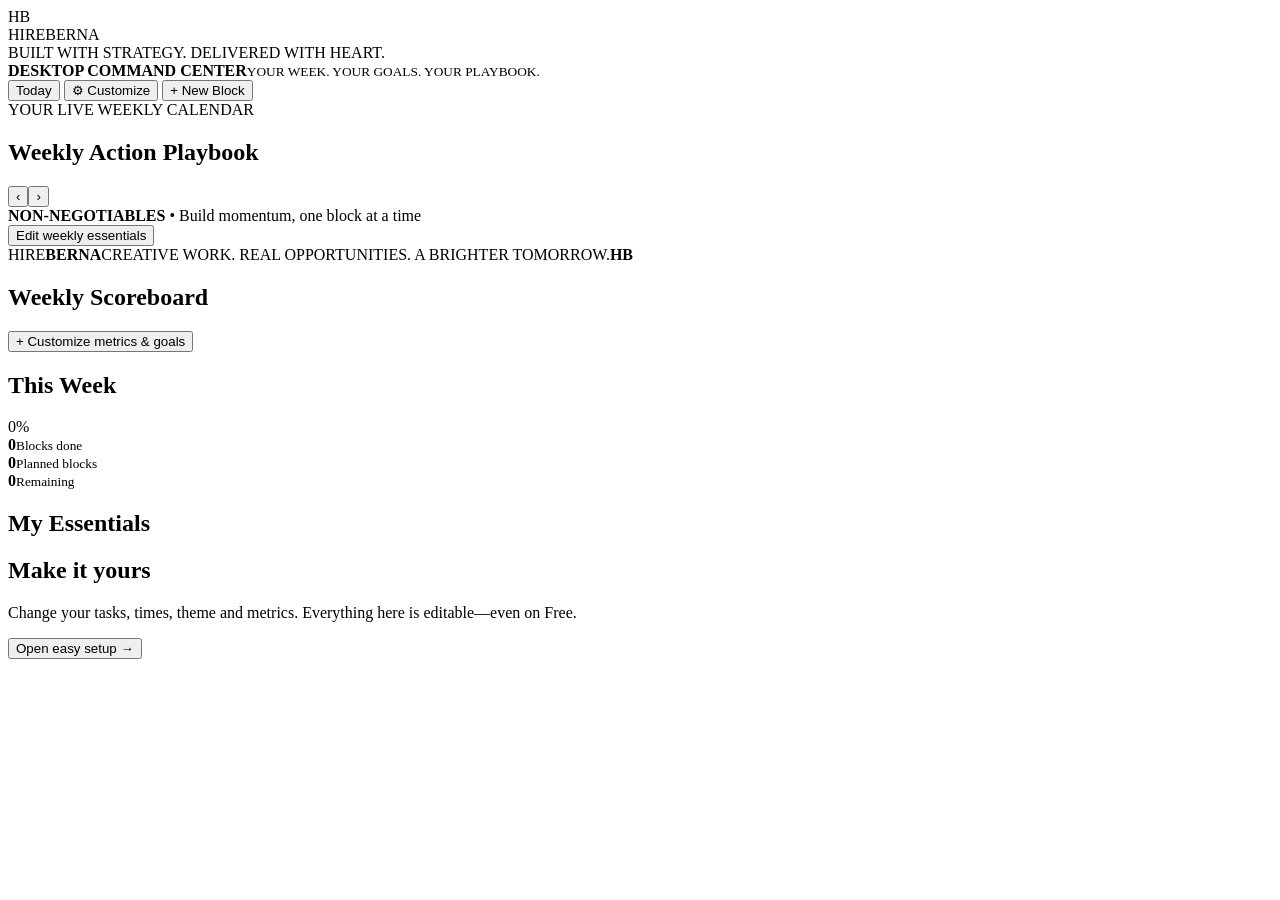
==== prototype/index.html @ 3b52daf1 "feat(command-center): add prototype/index.html (phase 1)" ====
<!doctype html>
<html lang="en">
<head>
  <meta charset="utf-8" />
  <meta name="viewport" content="width=device-width,initial-scale=1" />
  <meta name="theme-color" content="#0b0b0b" />
  <title>BernAPlan | Desktop Command Center</title>
  <link rel="stylesheet" href="./styles.css" />
  <script src="./app.js" defer></script>
</head>
<body>
  <div class="shell" id="shell">
    <header class="topbar">
      <div class="identity" aria-label="BernAPlan by HireBerna">
        <div id="brandPicture" class="brand-mark">HB</div>
        <div><div class="brand-name">HIRE<span>BERNA</span></div><div class="brand-caption">BUILT WITH STRATEGY. DELIVERED WITH HEART.</div></div>
      </div>
      <div class="app-title"><strong>DESKTOP <span>COMMAND CENTER</span></strong><small>YOUR WEEK. YOUR GOALS. YOUR PLAYBOOK.</small></div>
      <div class="toolbar">
        <button class="quiet" id="jumpToday" type="button">Today</button>
        <button class="quiet" id="settingsButton" type="button">⚙ Customize</button>
        <button class="orange-button" id="newTask" type="button">+ New Block</button>
      </div>
    </header>
    <main class="layout">
      <section class="planner" aria-labelledby="playbookTitle">
        <div class="planner-heading">
          <div><div class="eyebrow">YOUR LIVE WEEKLY CALENDAR</div><h1 id="playbookTitle">Weekly Action Playbook</h1></div>
          <div class="week-picker"><button id="prevWeek" class="icon-btn" aria-label="Previous week">‹</button><span id="weekLabel"></span><button id="nextWeek" class="icon-btn" aria-label="Next week">›</button></div>
        </div>
        <div class="calendar-holder"><div class="calendar-grid" id="calendar" aria-label="Seven-day interactive action calendar"></div></div>
        <div class="bottom-bar"><div><strong>NON-NEGOTIABLES</strong><span class="muted"> • Build momentum, one block at a time</span></div><button class="subtle-button" id="editNonneg">Edit weekly essentials</button></div>
        <div id="nonnegStrip" class="nonneg-strip"></div>
        <div class="footer-brand"><span>HIRE<b>BERNA</b></span><span>CREATIVE WORK. REAL OPPORTUNITIES. A BRIGHTER TOMORROW.</span><strong>HB</strong></div>
      </section>
      <aside class="sidepanel">
        <section class="panel"><div class="panel-title"><h2>Weekly Scoreboard</h2><span id="metricCount" class="accent"></span></div><div id="scoreboard"></div><button type="button" class="full-link" id="editScoreboard">+ Customize metrics & goals</button></section>
        <section class="panel"><div class="panel-title"><h2>This Week</h2><span id="progressLabel" class="accent">0%</span></div><div class="progress-track"><div id="progressBar" class="progress-fill"></div></div><div class="stats-grid"><div><strong id="doneBlocks">0</strong><small>Blocks done</small></div><div><strong id="totalBlocks">0</strong><small>Planned blocks</small></div><div><strong id="openBlocks">0</strong><small>Remaining</small></div></div></section>
        <section class="panel"><div class="panel-title"><h2>My Essentials</h2><span id="nonnegCount" class="accent"></span></div><div id="nonnegPanel" class="essentials"></div></section>
        <section class="panel helper"><div class="panel-title"><h2>Make it yours</h2></div><p>Change your tasks, times, theme and metrics. Everything here is editable—even on Free.</p><button type="button" class="full-link" id="openSetup">Open easy setup →</button></section>
      </aside>
    </main>
  </div>
  <div id="overlay" class="overlay hidden" aria-hidden="true"></div>
  <div id="toast" class="toast" role="status" aria-live="polite"></div>
</body>
</html>
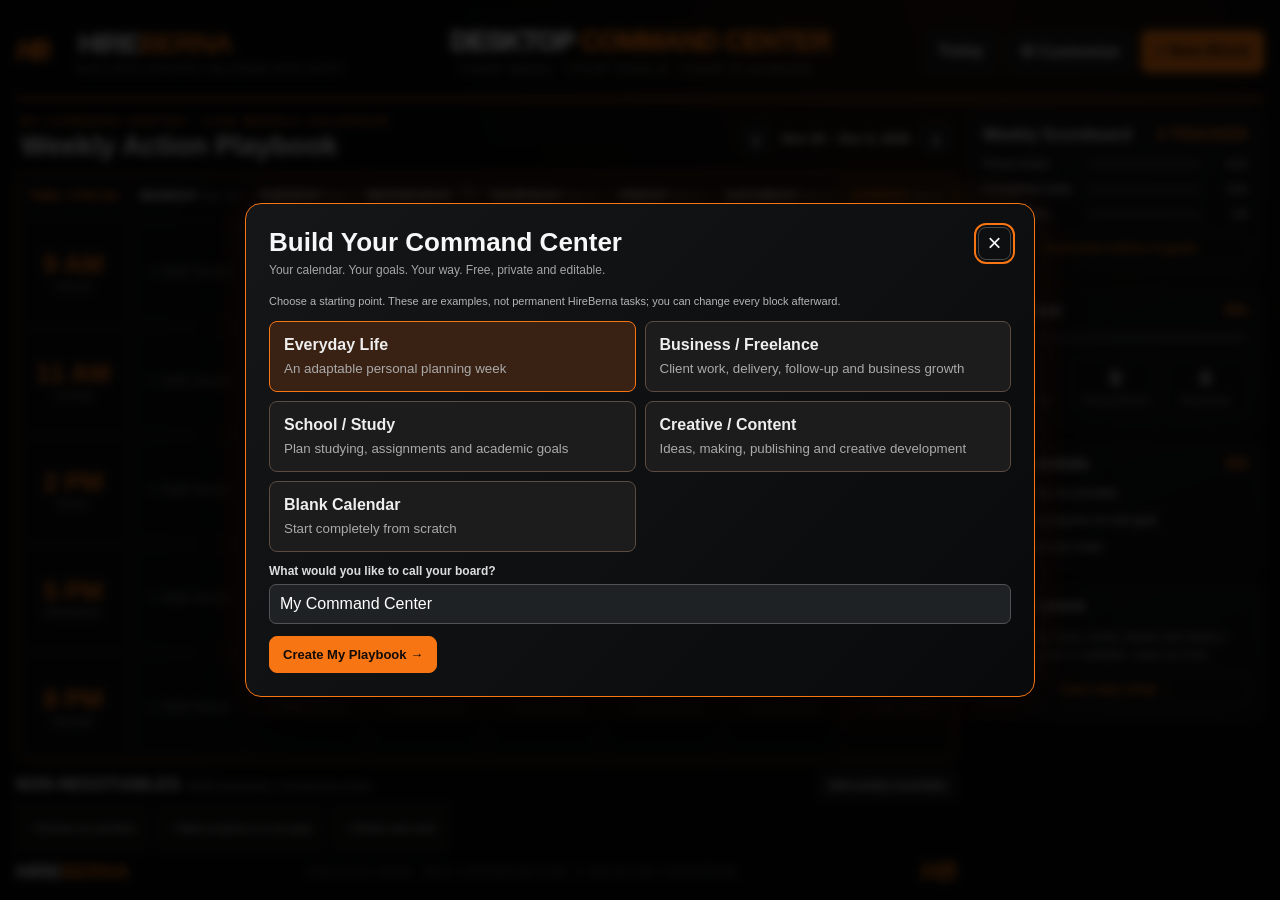
==== commit 5b19e271: "fix: bundle all styles and functionality into standalone HTML for local opening" ====
--- a/prototype/index.html
+++ b/prototype/index.html
@@ -5,8 +5,21 @@
   <meta name="viewport" content="width=device-width,initial-scale=1" />
   <meta name="theme-color" content="#0b0b0b" />
   <title>BernAPlan | Desktop Command Center</title>
-  <link rel="stylesheet" href="./styles.css" />
-  <script src="./app.js" defer></script>
+  <style>
+:root{--accent:#f77513;--bg:#08090a;--panel:#111214;--panel2:#17191b;--line:#34302c;--fg:#f7f7f7;--muted:#a6a6a6;--success:#60d5a3;--warn:#ffbb6d;--font:Inter,"Segoe UI",Arial,sans-serif}*{box-sizing:border-box}html,body{margin:0;width:100%;height:100%;background:var(--bg);color:var(--fg);font-family:var(--font)}body{background-image:radial-gradient(ellipse at 75% 1%,color-mix(in srgb,var(--accent) 10%,transparent),transparent 38%),radial-gradient(#ffffff12 .6px,transparent .7px);background-size:auto,16px 16px}button,input,select,textarea{font:inherit}button{cursor:pointer}button:focus-visible,input:focus-visible,select:focus-visible,textarea:focus-visible,.task-card:focus-visible{outline:2px solid var(--accent);outline-offset:2px}.shell{height:100dvh;min-height:660px;padding:14px 16px;display:flex;flex-direction:column;gap:12px;max-width:2200px;margin:auto}.topbar{height:86px;min-height:75px;display:flex;align-items:center;justify-content:space-between;gap:18px;border-bottom:2px solid var(--accent);padding-bottom:10px}.identity{display:flex;gap:11px;align-items:center;flex:1;min-width:0}.brand-mark{font-style:italic;font-weight:1000;color:var(--accent);font-size:27px;letter-spacing:-5px;width:51px;max-height:48px;object-fit:contain}.brand-name{font-weight:900;font-size:clamp(21px,2.2vw,36px);white-space:nowrap;letter-spacing:-1.5px}.brand-name span{color:var(--accent)}.brand-caption{color:#c4b3a6;font-size:9px;letter-spacing:1.25px;margin-top:4px}.app-title{text-align:center;flex:1.5;min-width:0}.app-title strong{font-size:clamp(19px,2.1vw,34px);font-weight:1000;letter-spacing:-.8px;white-space:nowrap}.app-title strong span{color:var(--accent)}.app-title small{display:block;font-size:11px;letter-spacing:3px;color:#b2b2b2;margin-top:5px}.toolbar{display:flex;gap:8px;justify-content:flex-end;flex:1;white-space:nowrap}.quiet,.orange-button,.subtle-button,.icon-btn,.full-link,.secondary-btn,.primary-btn{border-radius:8px;padding:11px 13px;font-weight:800;background:#1a1b1d;border:1px solid #4a3c30;color:var(--fg)}.orange-button,.primary-btn{background:var(--accent);border-color:var(--accent);color:#120b07}.quiet:hover,.subtle-button:hover,.icon-btn:hover,.full-link:hover,.secondary-btn:hover{border-color:var(--accent)}.orange-button:hover,.primary-btn:hover{filter:brightness(1.15)}.layout{flex:1;display:grid;grid-template-columns:minmax(0,1fr) minmax(295px,20.5%);gap:12px;min-height:0}.planner{display:flex;flex-direction:column;min-width:0;min-height:0}.planner-heading{display:flex;align-items:center;justify-content:space-between;gap:16px;padding:4px 5px 12px}.eyebrow{font-size:10px;letter-spacing:3px;color:var(--accent);font-weight:850}h1,h2,h3,p{margin:0}h1{font-size:clamp(21px,2.15vw,34px);line-height:1.1;margin-top:4px}h2{font-size:16px}.week-picker{display:flex;align-items:center;gap:10px;white-space:nowrap;font-weight:850;font-size:13px}.icon-btn{width:32px;height:34px;padding:0;font-size:26px;line-height:26px}.calendar-holder{border:1px solid var(--accent);border-radius:10px;overflow:auto;min-height:0;flex:1;background:#080a0b}.calendar-grid{display:grid;grid-template-columns:minmax(102px,12%) repeat(7,minmax(108px,1fr));grid-template-rows:50px repeat(var(--slot-count,5),minmax(110px,1fr));min-height:100%;min-width:860px;background:#2b1e17;gap:1px}.col-header,.time-label{display:flex;align-items:center;justify-content:center;background:#0d0e0f;text-align:center}.col-header{font-size:13px;font-weight:900;letter-spacing:.3px}.col-header.today{color:var(--accent);background:#20150e}.time-label{flex-direction:column;gap:7px;padding:9px 3px}.time-label strong{font-size:clamp(17px,2vw,27px);line-height:1;color:var(--accent)}.time-label small{font-size:9px;letter-spacing:.8px;color:#c9c9c9}.calendar-cell{min-height:110px;background:#0b0d0e;padding:7px;position:relative}.calendar-cell.is-today{background:#16110e}.task-card{display:flex;flex-direction:column;gap:6px;width:100%;height:100%;background:linear-gradient(125deg,#202020,#141617);border:1px solid #4d3427;border-radius:7px;padding:9px 8px;text-align:left;color:inherit;cursor:pointer;transition:border-color .15s,transform .15s,background .15s}.task-card:hover{border-color:var(--accent);background:#29211a;transform:translateY(-1px)}.task-card.done{border-color:#27845e;background:#0c1d17}.card-title{color:var(--accent);font-size:clamp(11px,.9vw,15px);line-height:1.17;font-weight:900;overflow-wrap:anywhere}.task-card.done .card-title{color:var(--success)}.card-desc{font-size:clamp(10px,.72vw,12px);line-height:1.3;color:#ddd;overflow:hidden;display:-webkit-box;-webkit-line-clamp:3;-webkit-box-orient:vertical}.card-footer{display:flex;align-items:center;justify-content:space-between;gap:5px;margin-top:auto}.type-pill{border:1px solid #555;padding:2px 5px;border-radius:20px;font-size:9px;color:#b4b4b4;text-transform:uppercase;white-space:nowrap}.card-check{font-size:16px;color:#999}.done .card-check{color:var(--success)}.empty-card{width:100%;height:100%;border:1px dashed #44362d;color:#787878;background:transparent;border-radius:6px}.empty-card:hover{color:var(--accent);border-color:var(--accent)}.bottom-bar{display:flex;align-items:center;justify-content:space-between;gap:9px;margin-top:9px}.bottom-bar strong{font-size:16px;letter-spacing:.5px}.muted{color:var(--muted)}.bottom-bar .muted{font-size:11px}.subtle-button{padding:7px 10px;font-size:11px}.nonneg-strip{display:flex;flex-wrap:nowrap;gap:8px;overflow-x:auto;min-height:51px;padding-top:6px}.nonneg-chip{padding:8px 11px;border-radius:7px;border:1px solid #553a2c;background:#171412;color:#e6e6e6;font-size:11px;white-space:nowrap}.nonneg-chip.hit{border-color:#468369;color:var(--success)}.footer-brand{display:flex;justify-content:space-between;align-items:center;gap:10px;padding-top:7px;white-space:nowrap}.footer-brand span:first-child{font-size:19px;font-weight:900}.footer-brand b,.footer-brand strong{color:var(--accent)}.footer-brand span:nth-child(2){font-size:9px;letter-spacing:2.5px;color:#afafaf}.footer-brand strong{font-size:25px;font-style:italic}.sidepanel{min-height:0;overflow:auto;display:flex;flex-direction:column;gap:10px;padding-right:2px}.panel{padding:13px;border:1px solid #494039;border-radius:10px;background:linear-gradient(160deg,#151617,#101112)}.panel-title{display:flex;justify-content:space-between;align-items:center;gap:6px;margin-bottom:13px}.panel-title h2{font-size:16px}.accent{color:var(--accent);font-weight:900}.score-line{display:grid;grid-template-columns:minmax(65px,1fr) minmax(80px,1.2fr) auto;align-items:center;gap:8px;margin:11px 0;font-size:12px}.score-label{white-space:nowrap;overflow:hidden;text-overflow:ellipsis}.score-track,.progress-track{height:8px;border-radius:40px;overflow:hidden;background:#303033}.score-fill,.progress-fill{height:100%;background:var(--accent);border-radius:40px;transition:width .18s}.score-value{font-size:11px;min-width:38px;text-align:right}.full-link{display:block;width:100%;margin-top:9px;padding:8px 6px;background:transparent;color:var(--accent);font-size:12px}.progress-track{height:10px}.stats-grid{display:grid;grid-template-columns:repeat(3,1fr);gap:5px;margin-top:13px}.stats-grid>div{border:1px solid #373737;padding:10px 5px;border-radius:6px;display:flex;flex-direction:column;gap:5px;text-align:center}.stats-grid strong{font-size:20px}.stats-grid small{font-size:10px;color:var(--muted)}.essentials{display:grid;gap:8px}.essentials label{display:flex;align-items:flex-start;gap:8px;font-size:12px;cursor:pointer}.essentials input{accent-color:var(--accent)}.helper p{color:#b5b5b5;font-size:12px;line-height:1.5}.overlay{position:fixed;inset:0;z-index:200;background:#000c;display:flex;align-items:center;justify-content:center;padding:18px;backdrop-filter:blur(5px)}.hidden{display:none!important}.modal{background:linear-gradient(135deg,#151618,#090a0b);border:1px solid var(--accent);box-shadow:0 20px 80px #000e,0 0 50px color-mix(in srgb,var(--accent) 10%,transparent);border-radius:16px;width:min(790px,95vw);max-height:min(88vh,950px);overflow:auto;padding:23px}.modal.wide{width:min(920px,96vw)}.modal-header{display:flex;justify-content:space-between;gap:12px;align-items:flex-start;margin-bottom:17px}.modal-header h2{font-size:26px}.modal-header p{color:var(--muted);font-size:12px;margin-top:5px}.close-btn{background:transparent;border:1px solid #484848;color:var(--fg);border-radius:8px;width:33px;height:33px;font-size:24px}.modal-columns{display:grid;grid-template-columns:1fr 1fr;gap:16px}.section-box{background:#151718;border:1px solid #383838;border-radius:9px;padding:14px;margin-bottom:12px}.section-box h3{font-size:15px;color:var(--accent);margin-bottom:10px}.section-box p,.section-box li{font-size:13px;line-height:1.5;color:#dfdfdf}.section-box ol,.section-box ul{margin:0;padding-left:20px}.section-box li+li{margin-top:5px}.todo{display:flex;align-items:flex-start;gap:8px;margin:10px 0;color:#ddd;font-size:13px;cursor:pointer}.todo input{margin-top:3px;accent-color:var(--accent)}.modal-actions{display:flex;flex-wrap:wrap;gap:8px;align-items:center;margin-top:12px}.primary-btn,.secondary-btn{padding:10px 13px;font-size:13px}.danger{color:#ff8177}.form-grid{display:grid;grid-template-columns:1fr 1fr;gap:12px}.field{display:flex;flex-direction:column;gap:6px;margin:9px 0}.field label{font-size:12px;font-weight:800;color:#ddd}.field input,.field textarea,.field select{color:#fff;background:#1f2224;border:1px solid #525252;border-radius:7px;padding:10px;min-width:0}.field textarea{min-height:78px;resize:vertical}.field input[type=color]{height:40px;padding:4px}.field input[type=file]{font-size:11px}.small-hint{font-size:11px;color:#b5b5b5;line-height:1.4}.settings-tab-row{display:flex;flex-wrap:wrap;gap:8px;margin-bottom:14px}.tab-btn{padding:9px 12px;border-radius:7px;border:1px solid #444;background:#171717;color:#eee}.tab-btn.active{color:#151515;background:var(--accent);border-color:var(--accent);font-weight:900}.metric-editor{display:grid;grid-template-columns:1fr 100px 38px;gap:7px;align-items:end}.metric-editor input{width:100%;min-width:0}.score-adjust{display:flex;gap:8px;align-items:center}.score-adjust input{max-width:120px}.setup-card{border:1px solid #493b2f;background:#161513;border-radius:9px;padding:15px}.template-options{display:grid;grid-template-columns:repeat(2,1fr);gap:9px;margin:12px 0}.template-btn{background:#1c1c1c;color:#eee;border:1px solid #5c4b40;padding:14px;border-radius:8px;text-align:left}.template-btn.active{border-color:var(--accent);background:#392214}.template-btn b{display:block;margin-bottom:5px}.template-btn small{color:#aaa}.toast{position:fixed;bottom:20px;left:50%;transform:translateX(-50%);background:#202820;border:1px solid #5cb88c;border-radius:8px;color:#fff;padding:11px 17px;z-index:300;display:none;box-shadow:0 8px 30px #000b;font-size:13px}@media(max-width:1150px){.layout{grid-template-columns:minmax(0,1fr) 270px}.brand-caption,.footer-brand span:nth-child(2){display:none}.app-title small{font-size:9px;letter-spacing:1px}.calendar-grid{min-width:820px}.toolbar .quiet:first-child{display:none}}@media(max-width:800px){.shell{min-height:100dvh;height:auto}.topbar{height:auto;min-height:70px;flex-wrap:wrap}.app-title{order:3;flex-basis:100%;text-align:left}.toolbar{flex:0}.layout{grid-template-columns:1fr}.calendar-holder{height:580px;flex:none}.sidepanel{overflow:visible;display:grid;grid-template-columns:repeat(2,minmax(0,1fr))}.footer-brand span:nth-child(2){display:none}.modal-columns{grid-template-columns:1fr}.modal{max-height:90vh}}@media(max-width:550px){.shell{padding:9px}.topbar{gap:6px}.brand-name{font-size:21px}.toolbar .quiet{display:none}.app-title strong{font-size:20px}.sidepanel{grid-template-columns:1fr}.planner-heading{flex-wrap:wrap}.week-picker{margin-left:auto}.bottom-bar .muted{display:none}.modal{padding:14px}.form-grid{grid-template-columns:1fr}}
+/* The five-row default playbook must be visible at desktop height without a page scroll. */
+@media(min-width:801px){
+ .calendar-grid{height:100%;min-height:0;grid-template-rows:43px repeat(var(--slot-count,5),minmax(0,1fr))}
+ .calendar-cell{min-height:0;overflow:hidden;padding:5px}
+ .task-card{min-height:0;gap:4px;padding:7px 6px}
+ .card-desc{-webkit-line-clamp:2}
+ .card-footer{padding-top:2px}
+ .time-label{min-height:0;gap:4px}
+}
+@media(max-height:810px) and (min-width:801px){.calendar-cell{padding:4px}.task-card{padding:5px;gap:3px}.card-desc{-webkit-line-clamp:2}.footer-brand{padding-top:3px}.bottom-bar{margin-top:6px}.nonneg-strip{min-height:42px;padding-top:3px}.nonneg-chip{padding:5px 8px}}
+
+</style>
+  
 </head>
 <body>
   <div class="shell" id="shell">
@@ -43,5 +56,86 @@
   </div>
   <div id="overlay" class="overlay hidden" aria-hidden="true"></div>
   <div id="toast" class="toast" role="status" aria-live="polite"></div>
+<script>
+/* BernAPlan Desktop Command Center — zero-dependency, local-first calendar prototype.
+ * Stores only on this device. Never claims live external calendar sync.
+ */
+(()=>{'use strict';
+const KEY='bernaplan.desktop.v2.prototype.1';
+const DAY_NAMES=['Monday','Tuesday','Wednesday','Thursday','Friday','Saturday','Sunday'];
+const DEFAULT_SLOTS=[{id:'morning',time:'09:00',label:'FOCUS'},{id:'outreach',time:'11:00',label:'ACTION'},{id:'afternoon',time:'14:00',label:'BUILD'},{id:'evening',time:'17:00',label:'PROGRESS'},{id:'night',time:'20:00',label:'REVIEW'}];
+const DEFAULT_METRICS=[{id:'focus',name:'Focus hours',target:10,unit:'hours'},{id:'tasks',name:'Completed tasks',target:20,unit:'count'},{id:'wins',name:'Weekly wins',target:5,unit:'count'}];
+const DEFAULT_ESSENTIALS=[{id:'review',name:'Review my priorities'},{id:'progress',name:'Make progress on one goal'},{id:'reset',name:'Reflect and reset'}];
+const CATALOG={
+  everyday:{label:'Everyday Life',description:'An adaptable personal planning week',rows:[['Plan the day','Choose priorities','Organize tasks','Set intentions','Focus on essentials','Personal project','Review the week'],['Respond & organize','Follow up','Personal admin','Appointments','Finish essentials','Home tasks','Plan upcoming week'],['Deep focus','Project progress','Learning time','Creative block','Finish loose ends','Open project time','Prepare for Monday'],['Health & movement','Family & friends','Personal goals','Creative time','Weekly reflection','Free time','Recharge'],['Read & reflect','Evening review','Skill building','Wind down','Celebrate wins','Hobby time','Rest']]},
+  business:{label:'Business / Freelance',description:'Client work, delivery, follow-up and business growth',rows:[['Plan priorities','Find opportunities','Research clients','Follow-up review','Pipeline planning','Deep project work','Review goals'],['Client communication','Write proposals','Follow up','Client meeting','Send deliverables','Business admin','Plan next week'],['Project milestone','Portfolio building','Deliver client work','Learning block','Finish priority','Batch project work','Portfolio polish'],['Brand content','Network & connect','Track progress','Brand content','Invoices & finances','Creative development','Rest & ideas'],['Review results','Industry learning','Project planning','Community time','Close out week','Creative time','Weekly reset']]},
+  student:{label:'School / Study',description:'Plan studying, assignments and academic goals',rows:[['Plan school week','Review lessons','Read course material','Study session','Weekly quiz','Long study block','Study review'],['Class tasks','Research & notes','Assignment work','Class tasks','Submit coursework','Group project','Plan upcoming week'],['Practice problems','Writing block','Lab / project','Practice problems','Complete assignment','Study difficult topic','Organize materials'],['Movement break','Review flashcards','Academic goals','Read & reflect','Review progress','Personal time','Free time'],['Read & revise','Tomorrow plan','Study review','Reading block','Celebrate progress','Hobby time','Rest']]},
+  creator:{label:'Creative / Content',description:'Ideas, making, publishing and creative development',rows:[['Plan content','Explore ideas','Research audience','Refine ideas','Review content','Deep creative work','Review week'],['Draft scripts','Create outline','Record / produce','Edit content','Prepare release','Batch content','Plan next week'],['Design assets','Edit media','Creative build','Postproduction','Complete deliverable','Experiment','Organize portfolio'],['Publish / share','Community replies','Share progress','Publish / share','Review performance','Creative free time','Inspiration time'],['Collect ideas','Practice skills','Creative learning','Organize drafts','Celebrate wins','Creative play','Rest']]},
+  blank:{label:'Blank Calendar',description:'Start completely from scratch',rows:[]}
+};
+const $=s=>document.querySelector(s);const id=()=>Math.random().toString(36).slice(2,10)+Date.now().toString(36).slice(-5);
+const esc=s=>String(s??'').replace(/[&<>"']/g,c=>({'&':'&amp;','<':'&lt;','>':'&gt;','"':'&quot;',"'":'&#39;'}[c]));
+const localDateKey=d=>`${d.getFullYear()}-${String(d.getMonth()+1).padStart(2,'0')}-${String(d.getDate()).padStart(2,'0')}`;
+const beginningOfWeek=(date=new Date())=>{const d=new Date(date);d.setHours(12,0,0,0);d.setDate(d.getDate()-(d.getDay()+6)%7);return d};
+const fromKey=k=>{const [y,m,d]=k.split('-').map(Number);return new Date(y,m-1,d,12)};
+const addDays=(date,n)=>{const d=new Date(date);d.setDate(d.getDate()+n);return d};
+const timeLabel=t=>{let [h,m]=t.split(':').map(Number);return `${h%12||12}${m?':'+String(m).padStart(2,'0'):''} ${h>=12?'PM':'AM'}`};
+const safeColor=s=>/^#[0-9a-fA-F]{6}$/.test(s)?s:'#f77513';
+const sanitizeImage=s=>typeof s==='string'&&/^data:image\/(?:png|jpeg|webp);base64,[A-Za-z0-9+/=]+$/.test(s)&&s.length<350000?s:null;
+let state,selectedWeek=localDateKey(beginningOfWeek()),activeTask=null,editingTask=false,settingsTab='schedule',toastTimeout;
+function defaultState(){return {version:1,configured:false,profile:{name:'My Command Center',template:'everyday',accent:'#f77513',background:'midnight',logo:null},slots:structuredClone(DEFAULT_SLOTS),tasks:[],metrics:structuredClone(DEFAULT_METRICS),essentials:structuredClone(DEFAULT_ESSENTIALS),weeks:{}}}
+function load(){try{const raw=localStorage.getItem(KEY);if(!raw)return defaultState();const parsed=JSON.parse(raw);if(parsed.version!==1||!Array.isArray(parsed.tasks)||!Array.isArray(parsed.slots)||!Array.isArray(parsed.metrics))throw Error('Unsupported save format');return {...defaultState(),...parsed,profile:{...defaultState().profile,...parsed.profile},weeks:parsed.weeks||{}}}catch(e){console.warn('Could not read BernAPlan save:',e);alert('Your local BernAPlan save could not be loaded. We will not overwrite it; you can export a copy from your browser storage before proceeding.');return defaultState()}}
+let preventWrite=false;
+function save(){if(preventWrite)return;try{localStorage.setItem(KEY,JSON.stringify(state))}catch(e){toast('Device storage is full. Export a backup; changes may not persist.')}}
+function weekRecord(){return state.weeks[selectedWeek]??(state.weeks[selectedWeek]={complete:{},checks:{},notes:{},metrics:{},nonneg:{}})}
+function createTask(day,slot,title,description){return {id:id(),day,slot,title,description,kind:'task',objective:`Make meaningful progress on ${title.toLowerCase()}.`,instructions:['Define the specific result you want by the end of the block.','Work on the most valuable part first.','Capture what you completed and your next action.'],tips:['Keep the task small enough for the available time.','Minimize distractions and record real results.'],checklist:[`Decide what success looks like`,`Complete the main action`,`Record your progress`],metricId:''}}
+function applyTemplate(template,overwrite=true){const source=CATALOG[template]||CATALOG.everyday;if(overwrite)state.tasks=[];source.rows.forEach((row,slot)=>row.forEach((name,day)=>{const descriptions=['Pick one priority and write a clear next action.','Handle communication and important commitments.','Make real progress on a project or skill.','Invest time in personal growth and wellbeing.','Reflect on the day and prepare what comes next.'];const t=createTask(day,slot,name,descriptions[slot]);state.tasks.push(t)}));state.profile.template=template}
+function applyTheme(){document.documentElement.style.setProperty('--accent',safeColor(state.profile.accent));document.body.style.backgroundColor=state.profile.background==='paper'?'#171717':'#08090a';let p=$('#brandPicture');if(p){p.innerHTML='';const image=sanitizeImage(state.profile.logo);if(image){const img=document.createElement('img');img.src=image;img.alt='Custom logo';img.style.cssText='max-width:49px;max-height:46px;object-fit:contain';p.appendChild(img)}else{p.textContent='HB'}}}
+function toast(message){const el=$('#toast');el.textContent=message;el.style.display='block';clearTimeout(toastTimeout);toastTimeout=setTimeout(()=>el.style.display='none',3500)}
+const dateTitle=()=>{const d=fromKey(selectedWeek),e=addDays(d,6);const a=d.toLocaleDateString(undefined,{month:'short',day:'numeric'});const b=e.toLocaleDateString(undefined,{month:'short',day:'numeric',year:'numeric'});return `${a} – ${b}`};
+function draw(){applyTheme();$('.eyebrow').textContent=state.profile.name.toUpperCase()+' · LIVE WEEKLY CALENDAR';$('#weekLabel').textContent=dateTitle();renderCalendar();renderScoreboard();renderEssentials()}
+function renderCalendar(){const week=weekRecord();const calendar=$('#calendar');calendar.style.setProperty('--slot-count',String(state.slots.length));calendar.innerHTML='';let top=document.createElement('div');top.className='col-header';top.style.color='var(--accent)';top.textContent='TIME / FOCUS';calendar.append(top);
+for(let day=0;day<7;day++){const d=addDays(fromKey(selectedWeek),day),h=document.createElement('div');h.className='col-header'+(localDateKey(d)===localDateKey(new Date())?' today':'');h.innerHTML=`${DAY_NAMES[day].toUpperCase()}<br><small style="font-weight:400;color:#999;margin-left:4px">${esc(d.toLocaleDateString(undefined,{month:'short',day:'numeric'}))}</small>`;calendar.append(h)}
+state.slots.forEach((slot,row)=>{const label=document.createElement('div');label.className='time-label';label.innerHTML=`<strong>${esc(timeLabel(slot.time))}</strong><small>${esc(slot.label)}</small>`;calendar.append(label);for(let day=0;day<7;day++){const cell=document.createElement('div');cell.className='calendar-cell'+(localDateKey(addDays(fromKey(selectedWeek),day))===localDateKey(new Date())?' is-today':'');const tasks=state.tasks.filter(t=>t.day===day&&t.slot===row);if(!tasks.length){const empty=document.createElement('button');empty.className='empty-card';empty.textContent='+ Add block';empty.title='Add a block';empty.onclick=()=>openEditor(null,day,row);cell.append(empty)}else{tasks.forEach(t=>{const b=document.createElement('button');b.className='task-card'+(week.complete[t.id]?' done':'');b.innerHTML=`<span class="card-title">${esc(t.title)}</span><span class="card-desc">${esc(t.description||t.objective)}</span><span class="card-footer"><span class="type-pill">${esc(t.kind)}</span><span class="card-check">${week.complete[t.id]?'✓':'○'}</span></span>`;b.onclick=()=>openTask(t.id);cell.append(b)});if(tasks.length>1)cell.style.overflowY='auto'}calendar.append(cell)}});
+const total=state.tasks.length,done=state.tasks.filter(t=>week.complete[t.id]).length;$('#doneBlocks').textContent=done;$('#totalBlocks').textContent=total;$('#openBlocks').textContent=total-done;const p=total?Math.round(done/total*100):0;$('#progressLabel').textContent=p+'%';$('#progressBar').style.width=p+'%';}
+function renderScoreboard(){const week=weekRecord();$('#metricCount').textContent=state.metrics.length+' TRACKED';$('#scoreboard').innerHTML=state.metrics.map(m=>{const value=m.id==='tasks'?state.tasks.filter(t=>week.complete[t.id]).length:(Number(week.metrics[m.id])||0),target=Number(m.target)||0,percent=target?Math.min(100,Math.max(0,value/target*100)):0;return `<div class="score-line"><span class="score-label" title="${esc(m.name)}">${esc(m.name)}</span><div class="score-track"><div class="score-fill" style="width:${percent}%"></div></div><span class="score-value">${esc(String(value))}/${esc(String(target))}</span></div>`}).join('')||'<p class="small-hint">Add a metric to begin tracking your wins.</p>'}
+function renderEssentials(){const week=weekRecord();const count=state.essentials.filter(e=>week.nonneg[e.id]).length;$('#nonnegCount').textContent=`${count}/${state.essentials.length}`;$('#nonnegPanel').innerHTML=state.essentials.map(e=>`<label><input type="checkbox" data-nonneg="${esc(e.id)}" ${week.nonneg[e.id]?'checked':''}/><span>${esc(e.name)}</span></label>`).join('')||'<p class="small-hint">Add essentials in Setup.</p>';$('#nonnegStrip').innerHTML=state.essentials.map(e=>`<button class="nonneg-chip ${week.nonneg[e.id]?'hit':''}" data-nonneg-btn="${esc(e.id)}">${week.nonneg[e.id]?'✓':'○'} ${esc(e.name)}</button>`).join('')}
+function setNonneg(item,value){weekRecord().nonneg[item]=value;save();draw()}
+const openModal=(html,wide=false)=>{const ov=$('#overlay');ov.classList.remove('hidden');ov.setAttribute('aria-hidden','false');ov.innerHTML=`<div class="modal ${wide?'wide':''}" role="dialog" aria-modal="true" aria-label="BernAPlan dialog">${html}</div>`;ov.querySelector('.close-btn')?.addEventListener('click',closeModal);ov.querySelector('input,button,textarea,select')?.focus()};
+function closeModal(){const ov=$('#overlay');ov.classList.add('hidden');ov.setAttribute('aria-hidden','true');ov.innerHTML='';activeTask=null;editingTask=false}
+function head(title,subtitle=''){return `<div class="modal-header"><div><h2>${esc(title)}</h2><p>${esc(subtitle)}</p></div><button type="button" class="close-btn" aria-label="Close">×</button></div>`}
+function bullets(lines,ordered=false){const tag=ordered?'ol':'ul';return `<${tag}>${(lines||[]).map(t=>`<li>${esc(t)}</li>`).join('')}</${tag}>`}
+const lines=text=>String(text||'').split(/\r?\n/).map(t=>t.trim()).filter(Boolean);
+function openTask(taskId){const t=state.tasks.find(t=>t.id===taskId);if(!t)return;activeTask=taskId;const week=weekRecord();const checks=week.checks[t.id]||[];const duration=slotEnd(t.slot);const subtitle=`${DAY_NAMES[t.day]} • ${timeLabel(state.slots[t.slot].time)} – ${timeLabel(duration)} • ${t.kind}`;
+openModal(head(t.title,subtitle)+`<div class="modal-columns"><div><div class="section-box"><h3>◎ Objective</h3><p>${esc(t.objective||t.description||'Choose one useful result for this block.')}</p></div><div class="section-box"><h3>☷ Step-by-Step Instructions</h3>${bullets(t.instructions,true)}</div><div class="section-box"><h3>✦ Best Practices</h3>${bullets(t.tips)}</div></div><div><div class="section-box"><h3>☑ Checklist <span id="checkCount"></span></h3>${(t.checklist||[]).map((text,index)=>`<label class="todo"><input type="checkbox" data-check="${index}" ${checks[index]?'checked':''}/><span>${esc(text)}</span></label>`).join('')||'<p class="small-hint">Add checklist steps when editing.</p>'}</div><div class="section-box"><h3>▤ Your Notes</h3><div class="field"><textarea id="taskNotes" placeholder="Results, ideas, links or next steps…">${esc(week.notes[t.id]||'')}</textarea></div><button type="button" id="saveNotes" class="secondary-btn">Save notes</button></div></div></div><div class="modal-actions"><button id="markDone" type="button" class="primary-btn">${week.complete[t.id]?'↩ Mark not done':'✓ Mark complete'}</button><button id="editThisTask" type="button" class="secondary-btn">✎ Edit block</button><button id="logProgress" type="button" class="secondary-btn">＋ Log a result</button>${t.kind!=='task'?'<button id="exportIcs" class="secondary-btn">↓ Export calendar event</button>':''}</div>`,true);
+$('#checkCount').textContent=`(${checks.filter(Boolean).length}/${(t.checklist||[]).length})`;
+document.querySelectorAll('[data-check]').forEach(input=>input.onchange=e=>{const c=week.checks[t.id]||(week.checks[t.id]=[]);c[Number(input.dataset.check)]=e.target.checked;$('#checkCount').textContent=`(${c.filter(Boolean).length}/${t.checklist.length})`;save()});
+$('#saveNotes').onclick=()=>{week.notes[t.id]=$('#taskNotes').value;save();toast('Notes saved')};
+$('#markDone').onclick=()=>{week.notes[t.id]=$('#taskNotes').value;week.complete[t.id]=!week.complete[t.id];save();draw();if(week.complete[t.id]){closeModal();openLog(t.id)}else{closeModal();toast('Block marked as not completed')}};
+$('#editThisTask').onclick=()=>openEditor(t);$('#logProgress').onclick=()=>openLog(t.id);if(t.kind!=='task')$('#exportIcs').onclick=()=>exportCalendarEvent(t)}
+function slotEnd(index){return state.slots[index+1]?.time||((Number(state.slots[index].time.slice(0,2))+1)%24).toString().padStart(2,'0')+state.slots[index].time.slice(2)}
+function openLog(taskId){const t=state.tasks.find(x=>x.id===taskId);const opts=state.metrics.filter(m=>m.id!=='tasks').map(m=>`<option value="${esc(m.id)}" ${t?.metricId===m.id?'selected':''}>${esc(m.name)}</option>`).join('');if(!opts){closeModal();toast('Add a scoreboard metric in Setup first');return}openModal(head('Log actual progress','Only recorded results count toward your scoreboard.')+`<div class="field"><label for="metricToLog">What did you accomplish?</label><select id="metricToLog">${opts}</select></div><div class="field"><label for="resultNumber">How much?</label><input id="resultNumber" type="number" min="0" max="1000000" step="0.25" value="1" /></div><div class="modal-actions"><button id="addResult" class="primary-btn">Add to scoreboard</button><button id="skipResult" class="secondary-btn">Not now</button></div>`);$('#skipResult').onclick=closeModal;$('#addResult').onclick=()=>{let key=$('#metricToLog').value,v=Number($('#resultNumber').value);if(!Number.isFinite(v)||v<0||v>1e6){toast('Enter a valid positive number');return}const week=weekRecord();week.metrics[key]=(Number(week.metrics[key])||0)+v;save();closeModal();draw();toast('Scoreboard updated')}}
+function field(name,id,value='',opts={}){const type=opts.type||'text';if(type==='textarea')return `<div class="field"><label for="${id}">${esc(name)}</label><textarea id="${id}" placeholder="${esc(opts.placeholder||'')}">${esc(value)}</textarea></div>`;return `<div class="field"><label for="${id}">${esc(name)}</label><input id="${id}" type="${type}" value="${esc(value)}" ${opts.min!==undefined?'min="'+opts.min+'"':''}/></div>`}
+function openEditor(task=null,day=null,slot=null){editingTask=true;const isEdit=!!task;const t=task||createTask(day??0,slot??0,'','');const dayOptions=DAY_NAMES.map((name,i)=>`<option value="${i}" ${t.day===i?'selected':''}>${esc(name)}</option>`).join('');const slotOptions=state.slots.map((s,i)=>`<option value="${i}" ${t.slot===i?'selected':''}>${esc(timeLabel(s.time)+' · '+s.label)}</option>`).join('');const typeOpts=[['task','Regular task'],['meeting','Meeting / appointment'],['deadline','Deadline'],['reminder','Important reminder']].map(([val,txt])=>`<option value="${val}" ${t.kind===val?'selected':''}>${txt}</option>`).join('');
+openModal(head(isEdit?'Edit this block':'Add a calendar block','Make your action plan personal. Every field can be changed.')+`<div class="form-grid">${field('Task title','editTitle',t.title)}${field('Short card description','editDesc',t.description)}<div class="field"><label for="editDay">Day of week</label><select id="editDay">${dayOptions}</select></div><div class="field"><label for="editSlot">Time row</label><select id="editSlot">${slotOptions}</select></div><div class="field"><label for="editKind">Type</label><select id="editKind">${typeOpts}</select></div><div class="field"><label for="editMetric">Suggested metric when logging results</label><select id="editMetric"><option value="">None / choose later</option>${state.metrics.map(m=>`<option value="${esc(m.id)}" ${t.metricId===m.id?'selected':''}>${esc(m.name)}</option>`).join('')}</select></div></div>${field('Objective','editObjective',t.objective,{type:'textarea'})}${field('Instructions — one step per line','editSteps',(t.instructions||[]).join('\n'),{type:'textarea'})}${field('Best practices — one tip per line','editTips',(t.tips||[]).join('\n'),{type:'textarea'})}${field('Checklist — one item per line','editChecks',(t.checklist||[]).join('\n'),{type:'textarea'})}<p class="small-hint">For meetings, deadlines and reminders, you can export an .ics event. Direct Google/Outlook sync is not connected in this prototype.</p><div class="modal-actions"><button id="saveTask" class="primary-btn">${isEdit?'Save changes':'Create block'}</button>${isEdit?'<button id="deleteTask" class="secondary-btn danger">Delete block</button>':''}<button id="cancelEditor" class="secondary-btn">Cancel</button></div>`,true);
+$('#cancelEditor').onclick=()=>isEdit?openTask(t.id):closeModal();$('#saveTask').onclick=()=>{const title=$('#editTitle').value.trim();if(!title){toast('Give this block a title');$('#editTitle').focus();return}const next={...t,title,description:$('#editDesc').value.trim(),day:Number($('#editDay').value),slot:Number($('#editSlot').value),kind:$('#editKind').value,metricId:$('#editMetric').value,objective:$('#editObjective').value.trim(),instructions:lines($('#editSteps').value),tips:lines($('#editTips').value),checklist:lines($('#editChecks').value)};if(isEdit){state.tasks=state.tasks.map(x=>x.id===t.id?next:x)}else{state.tasks.push(next)}save();closeModal();draw();toast(isEdit?'Block updated':'New block added')};if(isEdit)$('#deleteTask').onclick=()=>{if(!confirm(`Delete "${t.title}" from the weekly template?`))return;state.tasks=state.tasks.filter(x=>x.id!==t.id);save();closeModal();draw();toast('Block deleted')}}
+function openSettings(tab='schedule'){settingsTab=tab;const tabs=[['schedule','My schedule'],['appearance','Appearance'],['goals','Goals & scoreboard'],['essentials','Essentials'],['data','Backups']];const b=head('Build Your Command Center','Set it up your way. All personalization is free.')+`<div class="settings-tab-row">${tabs.map(([key,label])=>`<button data-tab="${key}" class="tab-btn ${settingsTab===key?'active':''}">${label}</button>`).join('')}</div><div id="settingsBody"></div>`;openModal(b,true);document.querySelectorAll('[data-tab]').forEach(el=>el.onclick=()=>openSettings(el.dataset.tab));renderSettingsBody()}
+function renderSettingsBody(){const container=$('#settingsBody');if(!container)return;
+if(settingsTab==='schedule'){container.innerHTML=`<p class="small-hint">Your calendar always shows Monday–Sunday. Edit the time rows without changing the seven-day layout.</p><div id="slotFields">${state.slots.map((s,i)=>`<div class="form-grid"><div class="field"><label>Row ${i+1} time</label><input type="time" data-time="${i}" value="${esc(s.time)}" /></div><div class="field"><label>Focus label</label><input data-slot-label="${i}" value="${esc(s.label)}" /></div></div>`).join('')}</div><div class="modal-actions"><button class="primary-btn" id="saveSlots">Save times</button><button class="secondary-btn" id="addSlot">+ Add row</button>${state.slots.length>1?'<button class="secondary-btn" id="removeSlot">Remove last row</button>':''}</div><div class="section-box"><h3>Starting templates</h3><p>Choose a user-focused example, or start blank. Changing templates replaces the current weekly block definitions, so export a backup first if needed.</p><div class="template-options">${Object.entries(CATALOG).map(([key,val])=>`<button class="template-btn" data-template="${key}"><b>${esc(val.label)}</b><small>${esc(val.description)}</small></button>`).join('')}</div></div>`;
+$('#saveSlots').onclick=()=>{const inputs=[...container.querySelectorAll('[data-time]')];const slots=inputs.map((el,i)=>({id:state.slots[i].id,time:el.value,label:container.querySelector(`[data-slot-label="${i}"]`).value.trim()||'FOCUS'}));if(slots.some(x=>!/^\d\d:\d\d$/.test(x.time))){toast('Every time row needs a valid time');return}if(new Set(slots.map(x=>x.time)).size!==slots.length){toast('Each row needs a different time');return}state.slots=slots;save();draw();toast('Time rows updated')};$('#addSlot').onclick=()=>{if(state.slots.length>=9){toast('Maximum 9 rows to keep the calendar readable');return}state.slots.push({id:id(),time:'12:00',label:'NEW ROW'});save();draw();openSettings('schedule')};const rm=$('#removeSlot');if(rm)rm.onclick=()=>{const i=state.slots.length-1;if(state.tasks.some(t=>t.slot===i)&&!confirm('Remove the last row and all blocks in it?'))return;state.tasks=state.tasks.filter(t=>t.slot!==i);state.slots.pop();save();draw();openSettings('schedule')};container.querySelectorAll('[data-template]').forEach(btn=>btn.onclick=()=>{if(state.tasks.length&&!confirm('Replace your current calendar blocks with this template? Export a backup first if needed.'))return;applyTemplate(btn.dataset.template);save();draw();openSettings('schedule');toast('Calendar template loaded')});}
+if(settingsTab==='appearance'){container.innerHTML=`<div class="form-grid">${field('Name your command center','customName',state.profile.name)}${field('Accent color','customAccent',safeColor(state.profile.accent),{type:'color'})}</div><div class="field"><label>Header logo (PNG, JPEG, WebP under 200 KB)</label><input type="file" id="customLogo" accept="image/png,image/jpeg,image/webp"/></div><p class="small-hint">Leave the logo picker untouched to keep the current mark. Uploading your own logo is free. HireBerna product attribution remains in the header/footer.</p><div class="modal-actions"><button class="primary-btn" id="saveAppearance">Apply appearance</button><button class="secondary-btn" id="resetLogo">Remove custom logo</button></div>`;let newLogo=state.profile.logo;$('#customLogo').onchange=async e=>{const f=e.target.files?.[0];if(!f)return;if(f.size>200000||!['image/png','image/jpeg','image/webp'].includes(f.type)){toast('Choose a PNG, JPEG, or WebP smaller than 200 KB');e.target.value='';return}newLogo=await new Promise(res=>{const r=new FileReader();r.onload=()=>res(r.result);r.readAsDataURL(f)});toast('Logo ready — click Apply appearance')};$('#saveAppearance').onclick=()=>{state.profile.name=$('#customName').value.trim()||'My Command Center';state.profile.accent=safeColor($('#customAccent').value);state.profile.logo=sanitizeImage(newLogo);save();draw();closeModal();toast('Appearance updated')};$('#resetLogo').onclick=()=>{state.profile.logo=null;save();draw();openSettings('appearance');toast('Custom logo removed')}}
+if(settingsTab==='goals'){const week=weekRecord();container.innerHTML=`<p class="small-hint">Choose the exact numbers that matter to you. Metrics are only increased when you log real results.</p><div id="metricEditors">${state.metrics.map((m,i)=>`<div class="metric-editor"><div class="field"><label>Metric ${i+1}</label><input data-metric-name="${i}" value="${esc(m.name)}"/></div><div class="field"><label>Weekly goal</label><input type="number" min="0" data-metric-target="${i}" value="${esc(m.target)}"/></div><button class="secondary-btn" data-remove-metric="${i}" aria-label="Remove metric">×</button></div>`).join('')}</div><div class="modal-actions"><button id="saveMetrics" class="primary-btn">Save metrics</button><button id="addMetric" class="secondary-btn">+ Add metric</button><button id="adjustMetrics" class="secondary-btn">Log / correct progress</button></div>`;$('#saveMetrics').onclick=()=>{state.metrics=state.metrics.map((m,i)=>({...m,name:container.querySelector(`[data-metric-name="${i}"]`).value.trim()||m.name,target:Math.max(0,Number(container.querySelector(`[data-metric-target="${i}"]`).value)||0)}));save();draw();openSettings('goals');toast('Weekly goals saved')};$('#addMetric').onclick=()=>{if(state.metrics.length>=12){toast('Limit 12 metrics to keep the board readable');return}state.metrics.push({id:id(),name:'New metric',target:5,unit:'count'});save();draw();openSettings('goals')};container.querySelectorAll('[data-remove-metric]').forEach(btn=>btn.onclick=()=>{if(!confirm('Remove this metric from the scoreboard?'))return;state.metrics.splice(Number(btn.dataset.removeMetric),1);save();draw();openSettings('goals')});$('#adjustMetrics').onclick=()=>openAdjustMetrics();}
+if(settingsTab==='essentials'){container.innerHTML=`<p class="small-hint">Choose the must-do habits or commitments for this week. Check them off in the board's bottom strip.</p><div id="essentialFields">${state.essentials.map((e,i)=>`<div class="field"><label>Essential ${i+1}</label><input data-essential="${i}" value="${esc(e.name)}"/></div>`).join('')}</div><div class="modal-actions"><button id="saveEssentials" class="primary-btn">Save essentials</button><button id="addEssential" class="secondary-btn">+ Add essential</button><button id="removeEssential" class="secondary-btn">Remove last</button></div>`;$('#saveEssentials').onclick=()=>{state.essentials=state.essentials.map((e,i)=>({...e,name:container.querySelector(`[data-essential="${i}"]`).value.trim()||e.name}));save();draw();openSettings('essentials');toast('Essentials saved')};$('#addEssential').onclick=()=>{if(state.essentials.length>=15){toast('Maximum 15 essentials');return}state.essentials.push({id:id(),name:'New essential'});save();draw();openSettings('essentials')};$('#removeEssential').onclick=()=>{state.essentials.pop();save();draw();openSettings('essentials')};}
+if(settingsTab==='data'){container.innerHTML=`<div class="section-box"><h3>Your data stays on this device</h3><p>BernAPlan currently uses browser local storage. It does NOT have cloud backup, direct Google/Outlook calendar synchronization, or automatic device syncing yet. Export your data regularly, especially before clearing browser data or changing computers.</p></div><div class="modal-actions"><button id="exportBackup" class="primary-btn">↓ Export JSON backup</button><button id="importBackup" class="secondary-btn">↑ Import backup</button><input id="backupFile" type="file" accept="application/json,.json" class="hidden"/></div><p class="small-hint">This is an early prototype developed independently of the existing v0.4.2 desktop release. Import only backups exported by this prototype.</p>`;$('#exportBackup').onclick=()=>downloadFile('BernAPlan-backup-'+localDateKey(new Date())+'.json',JSON.stringify(state,null,2),'application/json');$('#importBackup').onclick=()=>$('#backupFile').click();$('#backupFile').onchange=async e=>{const file=e.target.files?.[0];if(!file)return;if(file.size>1e6){toast('Backup is too large');return}let candidate;try{candidate=JSON.parse(await file.text());if(candidate.version!==1||!Array.isArray(candidate.tasks)||!Array.isArray(candidate.slots)||!Array.isArray(candidate.metrics)||!Array.isArray(candidate.essentials)||typeof candidate.weeks!=='object')throw Error('Invalid format')}catch(err){toast('Invalid BernAPlan prototype backup');return}if(!confirm('Import this backup and replace the current local board?'))return;state=candidate;save();draw();closeModal();toast('Backup imported')};}
+}
+function openAdjustMetrics(){const week=weekRecord();openModal(head('Correct weekly results','Enter actual totals for the selected week. Completed tasks are counted automatically.')+state.metrics.filter(m=>m.id!=='tasks').map(m=>field(m.name,'adjust_'+m.id,week.metrics[m.id]||0,{type:'number'})).join('')+`<div class="modal-actions"><button class="primary-btn" id="saveAdjust">Save results</button><button class="secondary-btn" id="cancelAdjust">Cancel</button></div>`);$('#cancelAdjust').onclick=closeModal;$('#saveAdjust').onclick=()=>{for(const m of state.metrics.filter(m=>m.id!=='tasks')){const num=Number($('#adjust_'+m.id).value);if(!Number.isFinite(num)||num<0||num>1e6){toast('Enter nonnegative results');return}week.metrics[m.id]=num}save();closeModal();draw();toast('Results saved')}}
+function downloadFile(filename,content,type){const link=document.createElement('a');const blob=new Blob([content],{type});const url=URL.createObjectURL(blob);link.href=url;link.download=filename;document.body.append(link);link.click();link.remove();setTimeout(()=>URL.revokeObjectURL(url),1000)}
+function exportCalendarEvent(task){if(task.kind==='task')return;const day=addDays(fromKey(selectedWeek),task.day),start=state.slots[task.slot].time,end=slotEnd(task.slot);const toICS=(date,time)=>{const [h,m]=time.split(':').map(Number);const d=new Date(date);d.setHours(h,m,0,0);return `${d.getFullYear()}${String(d.getMonth()+1).padStart(2,'0')}${String(d.getDate()).padStart(2,'0')}T${String(d.getHours()).padStart(2,'0')}${String(d.getMinutes()).padStart(2,'0')}00`};const clean=s=>String(s||'').replace(/\\/g,'\\\\').replace(/\n/g,'\\n').replace(/,/g,'\\,').replace(/;/g,'\\;');const ics=['BEGIN:VCALENDAR','VERSION:2.0','PRODID:-//HireBerna//BernAPlan//EN','BEGIN:VEVENT',`UID:${task.id}-${selectedWeek}@bernaplan.local`,`DTSTAMP:${new Date().toISOString().replace(/[-:]/g,'').replace(/\.\d{3}/,'')}`,`DTSTART:${toICS(day,start)}`,`DTEND:${toICS(day,end)}`,`SUMMARY:${clean(task.title)}`,`DESCRIPTION:${clean(task.objective||task.description)}`,'END:VEVENT','END:VCALENDAR'].join('\r\n');downloadFile('BernAPlan-'+task.kind+'-'+selectedWeek+'.ics',ics,'text/calendar');toast('Event exported. Import the .ics file into your calendar. No live sync is active.')}
+function openWelcome(){let selection='everyday';const drawWelcome=()=>{openModal(head('Build Your Command Center','Your calendar. Your goals. Your way. Free, private and editable.')+`<p class="small-hint">Choose a starting point. These are examples, not permanent HireBerna tasks; you can change every block afterward.</p><div class="template-options">${Object.entries(CATALOG).map(([key,v])=>`<button class="template-btn ${selection===key?'active':''}" data-choose="${key}"><b>${esc(v.label)}</b><small>${esc(v.description)}</small></button>`).join('')}</div>${field('What would you like to call your board?','setupName',state.profile.name)}<div class="modal-actions"><button class="primary-btn" id="finishWelcome">Create My Playbook →</button></div>`);document.querySelectorAll('[data-choose]').forEach(el=>el.onclick=()=>{selection=el.dataset.choose;document.querySelectorAll('[data-choose]').forEach(x=>x.classList.toggle('active',x===el))});$('#finishWelcome').onclick=()=>{state.profile.name=$('#setupName').value.trim()||'My Command Center';applyTemplate(selection);state.configured=true;save();closeModal();draw();toast('Your calendar is ready! Tap any block to get started.')}};drawWelcome()}
+$('#calendar').addEventListener('click',()=>{});$('#prevWeek').onclick=()=>{selectedWeek=localDateKey(addDays(fromKey(selectedWeek),-7));draw()};$('#nextWeek').onclick=()=>{selectedWeek=localDateKey(addDays(fromKey(selectedWeek),7));draw()};$('#jumpToday').onclick=()=>{selectedWeek=localDateKey(beginningOfWeek());draw()};$('#newTask').onclick=()=>openEditor();$('#settingsButton').onclick=()=>openSettings('appearance');$('#openSetup').onclick=()=>openSettings('schedule');$('#editScoreboard').onclick=()=>openSettings('goals');$('#editNonneg').onclick=()=>openSettings('essentials');$('#nonnegPanel').onchange=e=>{if(e.target.matches('[data-nonneg]'))setNonneg(e.target.dataset.nonneg,e.target.checked)};$('#nonnegStrip').onclick=e=>{const btn=e.target.closest('[data-nonneg-btn]');if(btn){const key=btn.dataset.nonnegBtn;setNonneg(key,!weekRecord().nonneg[key])}};$('#overlay').addEventListener('click',e=>{if(e.target===$('#overlay'))closeModal()});document.addEventListener('keydown',e=>{if(e.key==='Escape'&&!$('#overlay').classList.contains('hidden'))closeModal()});
+state=load();if(!localStorage.getItem(KEY))save();draw();if(!state.configured)openWelcome();
+})();
+
+</script>
 </body>
 </html>
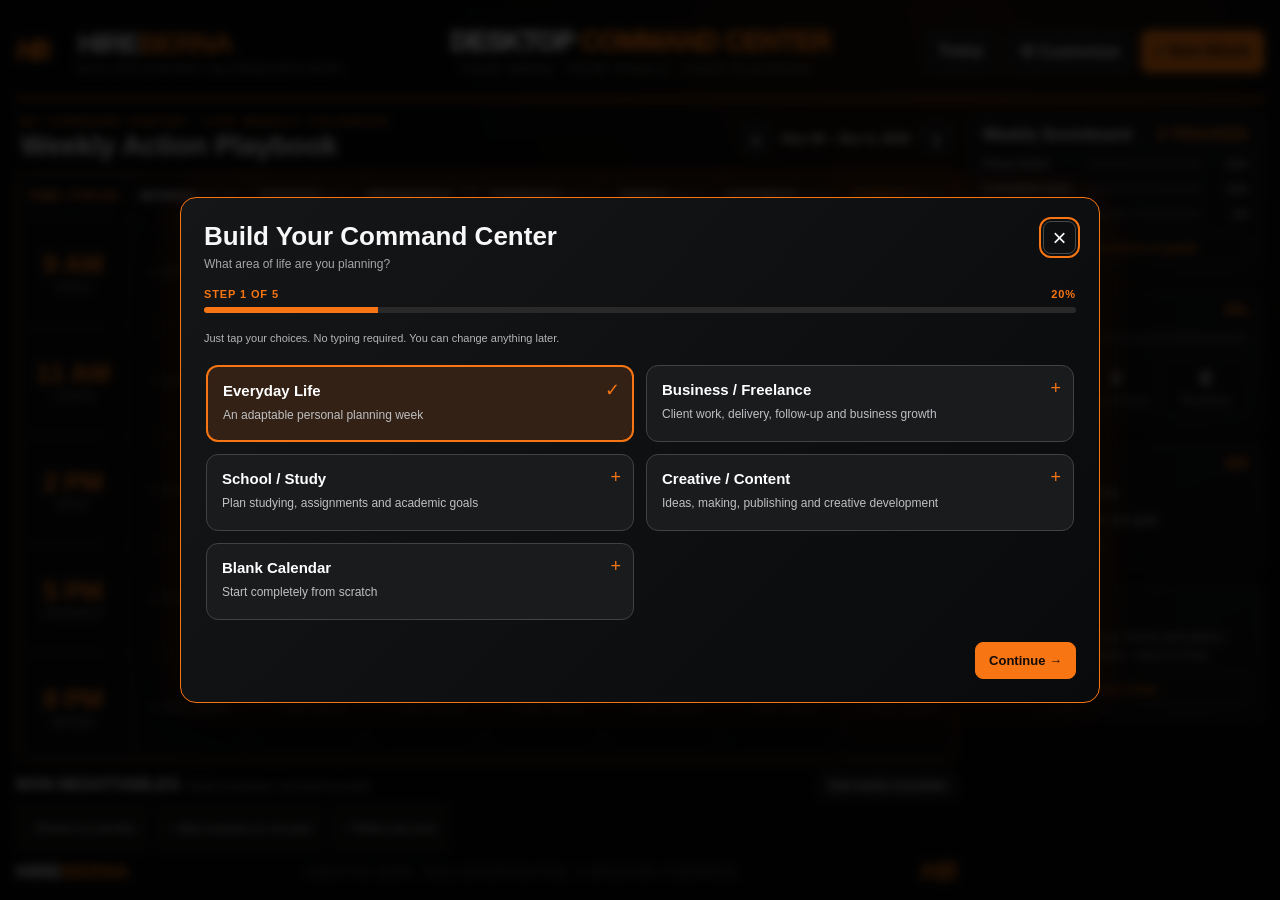
==== commit 6a3e8a89: "feat: standalone guided weekly playbook and click-through setup" ====
--- a/prototype/index.html
+++ b/prototype/index.html
@@ -18,8 +18,26 @@
 }
 @media(max-height:810px) and (min-width:801px){.calendar-cell{padding:4px}.task-card{padding:5px;gap:3px}.card-desc{-webkit-line-clamp:2}.footer-brand{padding-top:3px}.bottom-bar{margin-top:6px}.nonneg-strip{min-height:42px;padding-top:3px}.nonneg-chip{padding:5px 8px}}
 
+  
+/* Guided onboarding and coaching additions */
+.wizard-progress{display:flex;justify-content:space-between;font-size:11px;font-weight:800;letter-spacing:.08em;color:var(--accent);margin:6px 0 7px}
+.wizard-track{height:6px;border-radius:10px;background:#292929;overflow:hidden;margin-bottom:18px}
+.wizard-track>div{height:100%;background:var(--accent);transition:width .2s ease}
+.wizard-grid{display:grid;grid-template-columns:repeat(2,minmax(0,1fr));gap:12px;margin:16px 0;max-height:50vh;overflow:auto;padding:2px}
+.wizard-tile{position:relative;text-align:left;min-height:77px;background:#1a1b1d;color:white;border:1px solid #424242;border-radius:12px;padding:15px 36px 15px 15px;cursor:pointer;display:flex;flex-direction:column;gap:7px}
+.wizard-tile:hover,.wizard-tile:focus-visible{border-color:var(--accent);background:#24201b}
+.wizard-tile.active{border:2px solid var(--accent);background:#322114}
+.wizard-tile strong{font-weight:800;font-size:15px;line-height:1.25}.wizard-tile small{color:#bfc0c3;font-size:12px;line-height:1.35}
+.wizard-check{position:absolute;right:12px;top:12px;font-size:18px;color:var(--accent)}
+.wizard-nav{justify-content:space-between;margin-top:20px}.wizard-nav .primary-btn{margin-left:auto}
+.wizard-review p{font-size:14px;line-height:1.5;margin:9px 0}
+.guide-example{border-color:#57402b!important;background:#231d16!important}.guide-success{border-color:#305c44!important;background:#17251b!important}
+.personal-goal{margin-top:11px;background:#272017;border-left:3px solid var(--accent);border-radius:4px;padding:10px;color:#eac7aa!important;font-size:13px}
+.guided-next{border-color:var(--accent)!important;background:#281c12!important}
+.guided-next p{font-size:17px;line-height:1.45;font-weight:700;color:#fff}.mini-primary{font-size:12px;padding:9px 13px;min-height:36px}.mini-primary:disabled{opacity:.48;cursor:default}
+@media(max-width:660px){.wizard-grid{grid-template-columns:1fr;max-height:40vh}.wizard-tile{min-height:65px}.guided-next p{font-size:15px}}
 </style>
-  
+
 </head>
 <body>
   <div class="shell" id="shell">
@@ -83,13 +101,305 @@
 const safeColor=s=>/^#[0-9a-fA-F]{6}$/.test(s)?s:'#f77513';
 const sanitizeImage=s=>typeof s==='string'&&/^data:image\/(?:png|jpeg|webp);base64,[A-Za-z0-9+/=]+$/.test(s)&&s.length<350000?s:null;
 let state,selectedWeek=localDateKey(beginningOfWeek()),activeTask=null,editingTask=false,settingsTab='schedule',toastTimeout;
+/* BernAPlan guided playbooks: all local, curated, no API or paid model. */
+const GOAL_OPTIONS={
+ everyday:['Feel less overwhelmed','Build healthier routines','Finish personal projects','Keep up with responsibilities'],
+ business:['Find new clients','Finish client work','Grow my visibility','Get organized'],
+ student:['Finish assignments','Prepare for exams','Improve study habits','Manage my school week'],
+ creator:['Publish consistently','Finish a creative project','Grow an audience','Organize my ideas'],
+ blank:['Start from scratch','Keep my days organized','Follow my goals','Make consistent progress']
+};
+const OBSTACLE_OPTIONS=[['starting','I don’t know where to begin'],['overwhelm','I have too much to do'],['focus','I get distracted'],['consistency','I have trouble sticking to a plan']];
+const PACES=[['light','Light · 2 blocks per day','Room to breathe'],['balanced','Balanced · 3 blocks per day','A manageable rhythm'],['full','Full · 5 blocks per day','A detailed weekly schedule']];
+const GUIDES={
+ 'plan priorities':{
+  objective:'Identify the three most important business outcomes for this week, decide what done looks like, and reserve a time for the first action.',
+  steps:['Write down every open obligation: client work, deadlines, follow-ups, marketing, and admin. Set a 5-minute timer and do not sort yet.','Put a star beside anything with a real deadline or a significant impact on customers or income. Move tasks that can wait to a Later list.','Choose up to three priorities. For each, replace vague words with a visible outcome (for example, “email the revised design to the client Thursday”).','Break your #1 priority into one action that takes 15–30 minutes. Put that action in an actual time block today.','Check: if these three things were finished, would this week feel successful? If not, revise the list.'],
+  tips:['The Eisenhower urgent/important distinction helps separate deadlines from merely loud requests. Important but nonurgent work needs protected time.','Many planners recommend a small number of “most important tasks” rather than an enormous daily list. Three weekly outcomes is a starting point, not a rigid law.','Give priority to commitments you have already made before chasing a new idea. Leave a little buffer for unexpected work.'],
+  checklist:['List everything competing for attention','Select three measurable weekly outcomes','Identify one first action for each outcome','Reserve time for priority #1'],
+  example:'Instead of “work on website,” write: “Send the client the updated homepage draft by Thursday.” First action: “Open feedback email and make a five-item change list.”',
+  success:'You have three clear outcomes, one next action for each, and time booked for the most important one.'
+ },
+ 'find opportunities':{
+  objective:'Find a short list of genuine client opportunities that fit the services you can confidently deliver.',
+  steps:['Choose one service you offer (for example, website refreshes, video editing, or social graphics).','Search a relevant marketplace, local business directory, or professional group for businesses actively asking for that service.','Check each opportunity: Is the problem clear? Is there a real person or business behind it? Does your work solve it?','Save five promising prospects with their link, contact route, and the specific issue you noticed.'],
+  tips:['Relevance matters more than volume. A specific match is stronger than ten random contacts.','Do not lead with a copied sales pitch. First understand what the prospect actually needs.'],
+  checklist:['Choose one service','Find five relevant opportunities','Record contact information and needs','Select the best prospect to approach'],
+  example:'Business needs a clearer booking page. Save the URL and note “mobile booking button is difficult to find.”',success:'Five real opportunities are documented, and at least one has a clear next step.'
+ },
+ 'research clients':{
+  objective:'Understand the needs of three possible clients well enough to propose a relevant improvement.',
+  steps:['Choose three businesses from your lead list.','Visit each website or public profile and note what customers can do there.','Identify one specific improvement per business; look for confusing wording, weak mobile layout, outdated imagery, or missing calls to action.','Write a two-sentence personalized observation for each company.'],
+  tips:['Use publicly available business information; never assume a business has money or a problem you cannot verify.','Lead with an observation and a useful suggestion, not a long critique.'],
+  checklist:['Select three businesses','Identify one concrete issue for each','Write an improvement suggestion','Save notes for outreach'],
+  example:'“The salon gallery looks great, but the booking button is hard to find on mobile. A persistent booking link may help visitors act.”',success:'You have three specific, respectful observations ready to use.'
+ },
+ 'follow-up review':{
+  objective:'Identify outstanding conversations and choose which contacts need a respectful follow-up.',
+  steps:['Open your email, messages, or lead tracker.','List conversations waiting on a reply, approval, quote, or next meeting.','Check the last contact date; do not send repeated messages within an unreasonable period.','Prepare one short follow-up that refers to the previous discussion and offers a clear next step.'],
+  tips:['Following up is easier when every contact has a last-contact date and next action.','Give the other person an easy way to decline or choose a time.'],
+  checklist:['Review unanswered conversations','Identify follow-ups that are due','Send or schedule appropriate follow-ups','Update next-contact dates'],
+  example:'“Just checking whether you had a chance to review the homepage draft. Happy to answer questions or make a small revision.”',success:'Every active conversation has either a next action or a deliberate wait date.'
+ },
+ 'pipeline planning':{
+  objective:'Turn unorganized sales leads into a simple pipeline with one next action per prospect.',
+  steps:['Put your prospects into four groups: new, contacted, discussing, and won/lost.','Give every active prospect a next action such as “send proposal” or “follow up Friday.”','Choose the three prospects most likely to move forward this week.','Schedule the next actions rather than relying on memory.'],
+  tips:['A pipeline is only useful if the next action is current.','Keep opportunity values separate from money you have actually received.'],
+  checklist:['Group active prospects by stage','Assign a next action to each','Choose top three opportunities','Schedule their next steps'],success:'You can name the next action for each active prospect.'
+ },
+ 'deep project work':{
+  objective:'Finish one meaningful part of a client or personal project without switching between unrelated tasks.',
+  steps:['Choose one deliverable you can advance today.','Define a stopping point, such as “complete the first draft of the booking form.”','Gather the files and references you need, then silence avoidable notifications.','Work for one uninterrupted 25–50-minute interval, take a short break, and repeat if needed.','Check the output and document exactly what remains.'],
+  tips:['Timeboxing makes large projects less intimidating.','Avoid treating research, drafting, and polishing as the same step. Finish the draft before perfecting details.'],
+  checklist:['Select one deliverable','Define the next finished milestone','Complete a focused work interval','Save work and record next action'],success:'One visible project milestone moved forward.'
+ },
+ 'review goals':{
+  objective:'Compare what you planned with what actually happened and choose next week’s most valuable adjustment.',
+  steps:['Open your weekly scoreboard and completed tasks.','Write down three concrete wins, including small ones.','Check your goals one by one: met, partly met, or missed. Use actual results, not guesses.','Identify one cause of friction and one change to try next week.'],
+  tips:['Review the process as well as results: a missed target can reveal an unrealistic schedule.','Avoid judging the week by busyness alone; look for finished outcomes.'],
+  checklist:['Record actual results','Write three wins','Review missed targets without guessing','Choose one improvement'],success:'Your next week has one evidence-based adjustment.'
+ },
+ 'client communication':{
+  objective:'Respond to active clients clearly and prevent open questions from delaying project delivery.',
+  steps:['Gather client conversations in one place.','Flag anything that needs a decision, approval, status update, or promised reply.','Answer urgent commitments first; for each message state what happened, what comes next, and when.','Record any new deadline or action in your calendar.'],
+  tips:['Clear messages reduce follow-up questions. Use short paragraphs and specific dates.','Never promise a delivery date you have not checked against your schedule.'],
+  checklist:['Review client messages','Respond to time-sensitive needs','Confirm next steps and dates','Add resulting tasks to the plan'],success:'Important client conversations have clear next steps.'
+ },
+ 'write proposals':{
+  objective:'Create and send a relevant proposal that states the client’s problem, your solution, scope, timeline, and price.',
+  steps:['Choose a real opportunity where you understand the customer’s needs.','Write one sentence describing the problem in the client’s own terms.','Outline the deliverables, what is not included, a realistic timeline, and payment terms.','Explain your approach in plain language and add a clear invitation to accept or ask questions.','Proofread names, links, and dates before sending.'],
+  tips:['A useful proposal makes scope and next steps unambiguous.','Avoid padding it with jargon or promising results you cannot guarantee.'],
+  checklist:['Confirm the client need','Define scope and deliverables','Set timeline and price','Proofread and send'],success:'A clear, accurate proposal is ready or has been sent.'
+ },
+ 'follow up':{
+  objective:'Move one open professional conversation forward with a timely and helpful follow-up.',
+  steps:['Select a conversation with an agreed or reasonable follow-up date.','Reread the last message so your follow-up refers to a real need.','Write two or three sentences: context, a useful update or question, and one easy next step.','Send once, record the date, and choose when to check again.'],
+  tips:['A brief specific follow-up is easier to answer than “just checking in” without context.','Respect requests not to be contacted.'],
+  checklist:['Choose a due conversation','Write a context-specific follow-up','Send and record it','Schedule a reasonable next check'],success:'The contact has received a helpful message and your tracker is current.'
+ },
+ 'client meeting':{
+  objective:'Enter the meeting with a clear outcome and leave with documented decisions, owners, and dates.',
+  steps:['Before the meeting, choose one decision or result you need.','Prepare a short agenda, relevant links, and two questions that require an answer.','During the call, confirm what each person agrees to do.','Afterward, send a brief recap of decisions and deadlines and update your command center.'],
+  tips:['An agenda and decision log prevent meetings from turning into vague conversations.','If a decision is blocked, record who will provide the missing information.'],
+  checklist:['Define the meeting goal','Prepare agenda and questions','Capture decisions and owners','Send recap and add follow-ups'],success:'You know the decisions, owners, and next dates.'
+ },
+ 'send deliverables':{
+  objective:'Deliver the promised files or work to the client with clear instructions for review and approval.',
+  steps:['Compare the deliverable against what was agreed.','Open or test the final file, link, or page yourself.','Package the files with readable names and appropriate access permissions.','Send a short note describing what is included, how to review it, and when feedback is needed.'],
+  tips:['Check links in a private window where possible; access errors can delay approval.','Separate what is final from what still needs review.'],
+  checklist:['Check agreed scope','Test final files or links','Send with review instructions','Record delivery date and next step'],success:'The client can open the work and knows how to respond.'
+ },
+ 'business admin':{
+  objective:'Clear the operational tasks that would otherwise create missed payments, deadlines, or confusion.',
+  steps:['Check upcoming due dates, invoices, receipts, and commitments.','Pick the items with deadlines or financial consequences first.','Complete or schedule each item, keeping private data in a secure location.','Record anything unfinished with a clear next date.'],
+  tips:['Batch admin into a defined block so it does not interrupt creative work throughout the day.','Keep financial records and passwords out of public planning notes.'],
+  checklist:['Review due items','Handle urgent admin work','Organize records safely','Schedule remaining actions'],success:'Urgent admin is handled and everything else has a next date.'
+ },
+ 'plan next week':{
+  objective:'Prepare the next seven days with three important outcomes and realistic time blocks.',
+  steps:['Review this week’s unfinished commitments and actual results.','Choose three outcomes that matter for the upcoming week.','Place appointments and fixed deadlines first, then reserve focus time.','Leave open space for surprises and check whether the workload is realistic.'],
+  tips:['Plan around real constraints rather than assuming every hour is available.','Carry forward unfinished work only if it still matters.'],
+  checklist:['Review unfinished work','Pick three goals','Place deadlines and focus blocks','Check that the schedule is realistic'],success:'Next week starts with clear priorities and enough available time.'
+ },
+ 'project milestone':{
+  objective:'Finish one defined project milestone that someone else can review or you can objectively verify.',
+  steps:['Open the project scope and find the next unfinished milestone.','Write an acceptance check: what will be true when this part is done?','Finish the smallest piece that meets the check.','Test the result and document anything preventing completion.'],
+  tips:['Break large deliverables into independently testable chunks.','Avoid moving to the next milestone before checking the current one.'],
+  checklist:['Define milestone acceptance check','Complete the milestone','Test or review it','Log next action'],success:'A testable milestone is complete or a specific blocker is documented.'
+ },
+ 'portfolio building':{
+  objective:'Create one strong example that demonstrates a specific service or skill to a future customer.',
+  steps:['Pick the service you want to demonstrate.','Choose an appropriate sample or permitted project; never publish confidential client materials.','Show the problem, your process, and the improved result.','Publish the finished piece with a short explanation and an easy contact link.'],
+  tips:['One clear case study is often more convincing than many unexplained images.','Describe your contribution honestly; identify concept/spec work as such.'],
+  checklist:['Choose skill to demonstrate','Build or select sample','Explain problem and result','Publish with accurate attribution'],success:'One portfolio piece clearly demonstrates what you can do.'
+ },
+ 'deliver client work':{
+  objective:'Advance the client deliverable toward its agreed acceptance criteria without adding unapproved scope.',
+  steps:['Reopen the agreement or latest feedback.','Identify the highest-impact remaining task within scope.','Complete it, then test or proofread the result.','Update the client if a milestone is reached or a blocker changes the delivery date.'],
+  tips:['Validate against the agreement, not just your own idea of “finished.”','Record scope changes before investing time in them.'],
+  checklist:['Check current scope','Complete highest-priority change','Review/test output','Update status or send result'],success:'The deliverable is closer to approved completion, with status recorded.'
+ },
+ 'brand content':{
+  objective:'Publish one useful, on-brand piece of content aimed at the audience you want to serve.',
+  steps:['Choose one audience question or common mistake relevant to your work.','Write a helpful takeaway or show a real process example.','Create a concise visual, clip, or post with a clear caption.','Check accessibility and accuracy, publish, and note what you learned.'],
+  tips:['Value-first content is more useful than repeated “hire me” promotions.','Keep visuals consistent and ask for only one action at a time.'],
+  checklist:['Choose audience problem','Create useful content','Check and publish','Record response or lesson'],success:'One useful piece of brand content is published or ready.'
+ },
+ 'network & connect':{
+  objective:'Start authentic conversations with people who share your professional interests or may benefit from your expertise.',
+  steps:['Identify three relevant people or communities.','Read something they recently shared or worked on.','Leave one thoughtful comment or send a short personalized introduction.','Record conversations worth following up without immediately pushing a sale.'],
+  tips:['Build relationships before making requests.','Avoid mass unsolicited messages and generic praise.'],
+  checklist:['Identify three relevant contacts','Learn about their work','Send thoughtful outreach','Record real conversations'],success:'You made meaningful connections and know which to continue.'
+ },
+ 'track progress':{
+  objective:'Update your scoreboard with real numbers so you can see whether your activities are producing results.',
+  steps:['Open your lead list, completed tasks, invoices, and messages.','Count actual actions and results for each metric; do not guess.','Use “Log a result” for the appropriate metric.','Compare against your targets and choose one thing to adjust.'],
+  tips:['Keep activity numbers (messages sent) separate from outcome numbers (customers gained).','Track the same definition of a metric each week to make comparisons useful.'],
+  checklist:['Gather source records','Enter real results','Compare to goals','Choose an adjustment'],success:'Your scoreboard reflects documented activity and results.'
+ },
+ 'invoices & finances':{
+  objective:'Confirm invoices, amounts due, and payments so no important financial follow-up is missed.',
+  steps:['Open your existing invoice or bookkeeping records.','Check sent invoices for correct client, amount, due date, and status.','Send due or overdue reminders politely when appropriate.','Record actual payments received separately from expected payments.'],
+  tips:['Never count a quoted project as paid revenue.','Keep private billing details in secure finance tools, not public desktop notes.'],
+  checklist:['Review invoice statuses','Send or follow up on due items','Log actual payments received','Schedule any remaining action'],success:'Your invoice statuses and next actions are current.'
+ },
+ 'industry learning':{
+  objective:'Learn one practical idea you can apply to a service you currently offer.',
+  steps:['Identify one skill gap that slowed your current work.','Choose a trusted free tutorial or documentation page about that exact topic.','Practice the idea in a small test rather than watching passively.','Save one lesson and one situation where you will apply it.'],
+  tips:['Learning is most valuable when you use the skill soon after studying.','Prefer source documentation and hands-on practice over collecting endless tutorials.'],
+  checklist:['Choose a specific skill','Use a free resource','Practice once','Record an application'],success:'You practiced a usable skill and know where to apply it.'
+ },
+ 'plan the day':{
+  objective:'Pick one must-do task and two helpful tasks, then put them in a realistic order for today.',
+  steps:['Look at your fixed appointments and remaining free time.','Write down everything on your mind for two minutes.','Select one must-do and no more than two bonus tasks.','Break the must-do into one action you can start in ten minutes.'],
+  tips:['Prioritize outcomes, not how long a list looks.','Leave room for rest and unexpected responsibilities.'],
+  checklist:['Check real commitments','Choose one must-do outcome','Choose two optional tasks','Schedule first action'],success:'You know exactly what to start and what can wait.'
+ },
+ 'choose priorities':{
+  objective:'Separate today’s essential responsibilities from optional work and choose your first action.',
+  steps:['List your responsibilities without sorting.','Mark what has a genuine deadline or meaningful consequence.','Choose one top priority and two secondary items.','Write a first action with a verb and an object: “call the clinic,” not “health.”'],
+  tips:['Urgent does not always mean important; assess both.','Limit work in progress to reduce unfinished tasks.'],
+  checklist:['Write task list','Mark essential items','Choose top three','Name first concrete action'],success:'Your top priority and first step are unambiguous.'
+ },
+ 'plan school week':{
+  objective:'Organize assignments, due dates, and study blocks so important schoolwork has enough time.',
+  steps:['Open every course page or syllabus and copy upcoming deadlines.','Mark assessments, long assignments, and anything due within seven days.','Estimate work time and split larger assignments into research, drafting, and review blocks.','Place study sessions before deadlines and save one buffer slot.'],
+  tips:['Starting before the due date reduces last-minute surprises.','Use short recurring review sessions rather than a single cram block.'],
+  checklist:['Collect course deadlines','Rank urgent and high-impact work','Break down large assignments','Reserve study time'],success:'Each upcoming assignment has a due date and a planned work slot.'
+ },
+ 'study session':{
+  objective:'Learn and recall one clearly defined topic rather than passively rereading for the entire block.',
+  steps:['Choose the exact chapter, concept, or problem type to study.','Spend 10–15 minutes explaining what you know without looking at notes.','Check the material and correct your gaps.','Solve a few practice questions or teach the topic out loud.'],
+  tips:['Active recall and retrieval practice are generally more useful for memory than rereading alone.','Short breaks can help maintain attention during longer study sessions.'],
+  checklist:['Choose one topic','Attempt recall without notes','Correct weak spots','Practice with questions'],success:'You can explain the topic or solve representative questions with fewer gaps.'
+ },
+ 'assignment work':{
+  objective:'Move one assignment to a visible milestone before its due date.',
+  steps:['Read the rubric and instructions carefully.','Identify what the finished submission must include.','Choose the next milestone: outline, draft, calculations, or revisions.','Complete the milestone, check it against the rubric, and save it.'],
+  tips:['Use the grading criteria as a checklist.','Ask questions early when instructions are unclear.'],
+  checklist:['Review rubric','Define next milestone','Work on milestone','Save and verify progress'],success:'One identifiable part of the assignment is complete.'
+ },
+ 'prepare for exams':{
+  objective:'Identify weak topics and practice recalling or applying them before the exam.',
+  steps:['List topics from the syllabus or study guide.','Test yourself briefly without notes to identify gaps.','Choose two weak areas and review worked examples.','Retest and note which topics need another session.'],
+  tips:['Mix practice and spaced review over several days rather than cramming once.','Practice in a format similar to the exam when possible.'],
+  checklist:['List exam topics','Identify weak areas','Practice two areas','Schedule next review'],success:'You have identified gaps and made a repeatable review plan.'
+ },
+ 'plan content':{
+  objective:'Choose a clear audience, one topic, and a publishable outcome for this week.',
+  steps:['Decide who one piece of content is for.','List three questions that audience cares about.','Pick one question and one format: short video, image, or written post.','Write the key takeaway and put creation and review on the calendar.'],
+  tips:['Create for a specific audience problem rather than posting just to fill a slot.','Keep each piece focused on one message.'],
+  checklist:['Identify audience','Choose a useful topic','Select format and message','Schedule production'],success:'You have an audience-focused topic and a time to make it.'
+ },
+ 'draft scripts':{
+  objective:'Create a short script with a clear opening, useful middle, and one ending action.',
+  steps:['Write the audience and main takeaway at the top.','Draft a one-sentence hook explaining why the viewer should care.','Outline two or three supporting points and any visual examples.','Read it aloud, remove unnecessary words, and write a clear ending.'],
+  tips:['Read scripts aloud to catch unnatural phrasing.','Aim for one message per short-form video.'],
+  checklist:['Define main takeaway','Write opening hook','Draft body and examples','Read aloud and revise'],success:'You have a script you can read smoothly and record.'
+ },
+ 'record / produce':{
+  objective:'Capture the footage, audio, or creative assets needed to finish one defined piece of content.',
+  steps:['Open your script or shot list.','Check microphone, lighting, framing, and storage with a short test.','Capture the required takes or source materials.','Review one sample to verify audio and image quality before packing away.'],
+  tips:['A short equipment test saves the time of redoing an entire recording.','Record optional extra takes only after the required material is safe.'],
+  checklist:['Prepare shot list','Check audio and framing','Capture required material','Verify and back up files'],success:'Usable source material exists and is saved.'
+ },
+ 'publish / share':{
+  objective:'Publish one complete piece of content with accurate details and a clear purpose.',
+  steps:['Check the final media or text from start to finish.','Confirm title, caption, links, platform dimensions, and any necessary permissions.','Publish or schedule the item on the intended platform.','Save the link and note one thing to review later.'],
+  tips:['Quality-control before publishing prevents avoidable corrections.','Do not judge performance immediately; choose a sensible review interval.'],
+  checklist:['Review finished asset','Check metadata and links','Publish or schedule','Save publication link'],success:'Content is live or scheduled, and you have its link.'
+ },
+ 'review performance':{
+  objective:'Identify what actually worked in recent content and one test to run next.',
+  steps:['Choose a recent set of comparable posts.','Read actual reach, completion, saves, or other relevant metrics.','Note which message or format earned meaningful engagement.','Choose one small change to test on the next piece.'],
+  tips:['Compare similar time periods and formats when drawing conclusions.','Avoid making decisions from one unusually strong or weak post.'],
+  checklist:['Collect actual metrics','Spot one pattern','Choose one next experiment','Record the result'],success:'You have a data-informed change to test.'
+ }
+};
+function guidanceFor(title,template,preferences={}){
+ const key=String(title||'').trim().toLowerCase();
+ let g=GUIDES[key];
+ // Related titles receive a relevant curated process, not the same generic three-step placeholder.
+ if(!g){
+  const domain=template==='student'?'course or assignment':template==='creator'?'piece of content':template==='business'?'client or business outcome':'personal responsibility';
+  let p;
+  if(/review|reflect|reset|celebrat|close out/i.test(key))p=['Review what happened','Look at completed work and any real results.','Name what worked, where you got stuck, and why.','Choose one useful adjustment and put its first step on the calendar.','Compare outcomes to goals instead of measuring only busyness.'];
+  else if(/plan|organize|outline|intentions|prepare/i.test(key))p=['Turn an idea into a manageable plan','List what must happen and any real due date.','Choose the most important result and break it into small actions.','Reserve a calendar block for the very first action.','Keep the plan realistic; fewer priorities are easier to finish.'];
+  else if(/learn|study|read|practice|quiz|flashcard|lesson|research|skill/i.test(key))p=['Learn one useful thing','Pick one precise question or concept.','Read a reliable resource, then test your understanding without looking.','Apply the idea in a tiny exercise and note what you still need to learn.','Testing yourself is more informative than rereading without checking recall.'];
+  else if(/edit|finish|complete|polish|deliver|milestone|build|create|project|design|media|production|draft|writing|assignment|lab/i.test(key))p=['Finish a visible piece of work','Define the smallest finished result for this block.','Gather the files and remove avoidable distractions.','Work, check the result against the requirements, and record the next change.','Separate creating a first version from polishing it.'];
+  else if(/communicat|respond|follow|repl|community|network|share|publish|post/i.test(key))p=['Communicate with purpose','Choose the person or audience and the specific outcome.','Write or prepare a useful, context-aware message.','Send or publish it, then record the next follow-up or review date.','Keep messages specific and easy to respond to.'];
+  else if(/health|movement|rest|recharge|wind down|family|friends|personal time|free time|hobby/i.test(key))p=['Protect time for wellbeing','Pick a realistic activity that fits your energy and schedule.','Prepare anything you need to start without friction.','Do the activity, then decide whether to repeat it next week.','Rest is part of sustainable productivity; do not turn every break into a target.'];
+  else p=['Complete one useful outcome','Name a specific result for this block.','Choose the smallest first action that moves toward it.','Complete that action and note what changed.','Choose a result you can observe, not just an intention.'];
+  g={objective:`Use this block to ${key} and make measurable progress on your ${domain}.`,steps:[p[1],p[2],p[3]],tips:[p[4],'If you get stuck, reduce the first action to something you can do in ten minutes.'],checklist:[`Choose a specific outcome for ${title}`,`Complete the main ${title.toLowerCase()} action`,`Record what changed and what comes next`],example:`For “${title}”: choose one result you can point to afterward rather than simply spending time on the activity.`,success:`You can point to one concrete result from ${title.toLowerCase()}.`};
+ }
+ const result=structuredClone(g);
+ const goal=preferences.goal||'';
+ const obstacle=preferences.obstacle||'';
+ if(goal&&preferences.personalize!==false){result.personalFocus=`Your current goal: ${goal}. Choose examples that help this goal, but keep real deadlines and commitments first.`;}
+ if(obstacle==='starting')result.tips.push('Having trouble starting? Do only the first checklist item. You can decide the rest after that.');
+ if(obstacle==='overwhelm')result.tips.push('Feeling overloaded? Pick your one most important outcome and move lower-impact items to Later.');
+ if(obstacle==='focus')result.tips.push('If distractions interrupt you, try a 20-minute notification-free work interval.');
+ if(obstacle==='consistency')result.tips.push('Aim for repeatable progress, not perfect days. Carry a missed block into the next available slot.');
+ return result;
+}
+function improveGuideIfGeneric(task){
+ const isDefault=String(task.objective||'')===`Make meaningful progress on ${String(task.title||'').toLowerCase()}.`&&Array.isArray(task.instructions)&&task.instructions.length===3&&task.instructions[0]==='Define the specific result you want by the end of the block.';
+ if(!isDefault)return false;
+ const g=guidanceFor(task.title,state.profile.template,{...state.profile.guidance,personalize:true});
+ Object.assign(task,{objective:g.objective,instructions:g.steps,tips:g.tips,checklist:g.checklist,example:g.example,success:g.success,personalFocus:g.personalFocus||'',guided:true});
+ return true;
+}
+
 function defaultState(){return {version:1,configured:false,profile:{name:'My Command Center',template:'everyday',accent:'#f77513',background:'midnight',logo:null},slots:structuredClone(DEFAULT_SLOTS),tasks:[],metrics:structuredClone(DEFAULT_METRICS),essentials:structuredClone(DEFAULT_ESSENTIALS),weeks:{}}}
 function load(){try{const raw=localStorage.getItem(KEY);if(!raw)return defaultState();const parsed=JSON.parse(raw);if(parsed.version!==1||!Array.isArray(parsed.tasks)||!Array.isArray(parsed.slots)||!Array.isArray(parsed.metrics))throw Error('Unsupported save format');return {...defaultState(),...parsed,profile:{...defaultState().profile,...parsed.profile},weeks:parsed.weeks||{}}}catch(e){console.warn('Could not read BernAPlan save:',e);alert('Your local BernAPlan save could not be loaded. We will not overwrite it; you can export a copy from your browser storage before proceeding.');return defaultState()}}
 let preventWrite=false;
 function save(){if(preventWrite)return;try{localStorage.setItem(KEY,JSON.stringify(state))}catch(e){toast('Device storage is full. Export a backup; changes may not persist.')}}
 function weekRecord(){return state.weeks[selectedWeek]??(state.weeks[selectedWeek]={complete:{},checks:{},notes:{},metrics:{},nonneg:{}})}
 function createTask(day,slot,title,description){return {id:id(),day,slot,title,description,kind:'task',objective:`Make meaningful progress on ${title.toLowerCase()}.`,instructions:['Define the specific result you want by the end of the block.','Work on the most valuable part first.','Capture what you completed and your next action.'],tips:['Keep the task small enough for the available time.','Minimize distractions and record real results.'],checklist:[`Decide what success looks like`,`Complete the main action`,`Record your progress`],metricId:''}}
-function applyTemplate(template,overwrite=true){const source=CATALOG[template]||CATALOG.everyday;if(overwrite)state.tasks=[];source.rows.forEach((row,slot)=>row.forEach((name,day)=>{const descriptions=['Pick one priority and write a clear next action.','Handle communication and important commitments.','Make real progress on a project or skill.','Invest time in personal growth and wellbeing.','Reflect on the day and prepare what comes next.'];const t=createTask(day,slot,name,descriptions[slot]);state.tasks.push(t)}));state.profile.template=template}
+function applyTemplate(template,overwrite=true,preferences={}){
+ const source=CATALOG[template]||CATALOG.everyday;
+ if(overwrite)state.tasks=[];
+ const pace=preferences.pace||'full';
+ const activeRows=pace==='light'?[0,2]:pace==='balanced'?[0,2,4]:[0,1,2,3,4];
+ // Goal-specific adjustments make the weekly plan itself respond to the user's answers.
+ const goalAdjustments={
+ business:{
+  'Find new clients':{'0:2':'Research clients','1:1':'Write proposals','2:1':'Portfolio building'},
+  'Finish client work':{'0:1':'Deep project work','0:2':'Project milestone','0:4':'Send deliverables','1:1':'Client communication','1:4':'Deliver client work'},
+  'Grow my visibility':{'0:1':'Plan content','0:2':'Brand content','0:4':'Review performance','1:1':'Network & connect','2:3':'Portfolio building'},
+  'Get organized':{'0:1':'Pipeline planning','0:2':'Business admin','1:1':'Track progress','2:1':'Plan priorities'}
+ },
+ student:{
+  'Finish assignments':{'0:1':'Assignment work','0:3':'Plan school week','2:2':'Assignment work'},
+  'Prepare for exams':{'0:1':'Study session','0:3':'Prepare for exams','2:2':'Study session','4:2':'Prepare for exams'},
+  'Improve study habits':{'0:1':'Study session','2:1':'Study session','4:2':'Study review'},
+  'Manage my school week':{'0:1':'Plan school week','2:1':'Assignment work','4:2':'Study review'}
+ },
+ creator:{
+  'Publish consistently':{'0:1':'Draft scripts','0:3':'Record / produce','0:4':'Publish / share','2:1':'Edit content'},
+  'Finish a creative project':{'0:1':'Deep creative work','0:3':'Edit content','0:4':'Prepare release'},
+  'Grow an audience':{'0:1':'Research audience','0:4':'Review performance','1:1':'Community replies'},
+  'Organize my ideas':{'0:1':'Explore ideas','0:2':'Refine ideas','4:1':'Collect ideas'}
+ },
+ everyday:{
+  'Feel less overwhelmed':{'0:0':'Choose priorities','0:1':'Plan the day','2:2':'Focus on essentials'},
+  'Build healthier routines':{'0:1':'Health & movement','2:2':'Health & movement','3:3':'Health & movement'},
+  'Finish personal projects':{'0:1':'Personal project','2:2':'Project progress','3:3':'Personal goals'},
+  'Keep up with responsibilities':{'0:1':'Organize tasks','2:2':'Personal admin','3:3':'Weekly reflection'}
+ }
+ };
+ const swaps=goalAdjustments[template]?.[preferences.goal]||{};
+ source.rows.forEach((row,slot)=>{if(!activeRows.includes(slot))return;row.forEach((original,day)=>{
+  const name=swaps[`${slot}:${day}`]||original;
+  const guide=guidanceFor(name,template,preferences);
+  const t=createTask(day,slot,name,guide.success||guide.objective);
+  Object.assign(t,{objective:guide.objective,instructions:guide.steps,tips:guide.tips,checklist:guide.checklist,example:guide.example||'',success:guide.success||'',personalFocus:guide.personalFocus||'',guided:true});
+  state.tasks.push(t);
+ })});
+ state.profile.template=template;
+ state.profile.guidance={goal:preferences.goal||'',obstacle:preferences.obstacle||'',pace};
+}
+
 function applyTheme(){document.documentElement.style.setProperty('--accent',safeColor(state.profile.accent));document.body.style.backgroundColor=state.profile.background==='paper'?'#171717':'#08090a';let p=$('#brandPicture');if(p){p.innerHTML='';const image=sanitizeImage(state.profile.logo);if(image){const img=document.createElement('img');img.src=image;img.alt='Custom logo';img.style.cssText='max-width:49px;max-height:46px;object-fit:contain';p.appendChild(img)}else{p.textContent='HB'}}}
 function toast(message){const el=$('#toast');el.textContent=message;el.style.display='block';clearTimeout(toastTimeout);toastTimeout=setTimeout(()=>el.style.display='none',3500)}
 const dateTitle=()=>{const d=fromKey(selectedWeek),e=addDays(d,6);const a=d.toLocaleDateString(undefined,{month:'short',day:'numeric'});const b=e.toLocaleDateString(undefined,{month:'short',day:'numeric',year:'numeric'});return `${a} – ${b}`};
@@ -107,9 +417,20 @@
 function bullets(lines,ordered=false){const tag=ordered?'ol':'ul';return `<${tag}>${(lines||[]).map(t=>`<li>${esc(t)}</li>`).join('')}</${tag}>`}
 const lines=text=>String(text||'').split(/\r?\n/).map(t=>t.trim()).filter(Boolean);
 function openTask(taskId){const t=state.tasks.find(t=>t.id===taskId);if(!t)return;activeTask=taskId;const week=weekRecord();const checks=week.checks[t.id]||[];const duration=slotEnd(t.slot);const subtitle=`${DAY_NAMES[t.day]} • ${timeLabel(state.slots[t.slot].time)} – ${timeLabel(duration)} • ${t.kind}`;
-openModal(head(t.title,subtitle)+`<div class="modal-columns"><div><div class="section-box"><h3>◎ Objective</h3><p>${esc(t.objective||t.description||'Choose one useful result for this block.')}</p></div><div class="section-box"><h3>☷ Step-by-Step Instructions</h3>${bullets(t.instructions,true)}</div><div class="section-box"><h3>✦ Best Practices</h3>${bullets(t.tips)}</div></div><div><div class="section-box"><h3>☑ Checklist <span id="checkCount"></span></h3>${(t.checklist||[]).map((text,index)=>`<label class="todo"><input type="checkbox" data-check="${index}" ${checks[index]?'checked':''}/><span>${esc(text)}</span></label>`).join('')||'<p class="small-hint">Add checklist steps when editing.</p>'}</div><div class="section-box"><h3>▤ Your Notes</h3><div class="field"><textarea id="taskNotes" placeholder="Results, ideas, links or next steps…">${esc(week.notes[t.id]||'')}</textarea></div><button type="button" id="saveNotes" class="secondary-btn">Save notes</button></div></div></div><div class="modal-actions"><button id="markDone" type="button" class="primary-btn">${week.complete[t.id]?'↩ Mark not done':'✓ Mark complete'}</button><button id="editThisTask" type="button" class="secondary-btn">✎ Edit block</button><button id="logProgress" type="button" class="secondary-btn">＋ Log a result</button>${t.kind!=='task'?'<button id="exportIcs" class="secondary-btn">↓ Export calendar event</button>':''}</div>`,true);
-$('#checkCount').textContent=`(${checks.filter(Boolean).length}/${(t.checklist||[]).length})`;
-document.querySelectorAll('[data-check]').forEach(input=>input.onchange=e=>{const c=week.checks[t.id]||(week.checks[t.id]=[]);c[Number(input.dataset.check)]=e.target.checked;$('#checkCount').textContent=`(${c.filter(Boolean).length}/${t.checklist.length})`;save()});
+openModal(head(t.title,subtitle)+`<div class="modal-columns"><div><div class="section-box"><h3>◎ Why you're doing this</h3><p>${esc(t.objective||t.description||'Choose a clear result for this block.')}</p>${t.personalFocus?`<p class="personal-goal">✦ ${esc(t.personalFocus)}</p>`:''}</div><div class="section-box"><h3>☷ Follow these steps</h3><p class="small-hint">Work through these in order. You do not need to know how to do everything before starting.</p>${bullets(t.instructions,true)}</div>${t.example?`<div class="section-box guide-example"><h3>◈ Here's what that looks like</h3><p>${esc(t.example)}</p></div>`:''}<div class="section-box"><h3>✦ Tips that make this easier</h3>${bullets(t.tips)}</div>${t.success?`<div class="section-box guide-success"><h3>✓ You'll know you're done when...</h3><p>${esc(t.success)}</p></div>`:''}</div><div><div class="section-box guided-next"><h3>→ Your next small action</h3><p id="nextHint">${esc((t.checklist||[]).find((_,i)=>!checks[i])||'All checklist steps are done. Review your result and mark this block complete.')}</p><button type="button" id="doNextStep" class="primary-btn mini-primary">✓ I did this step</button></div><div class="section-box"><h3>☑ Follow-along checklist <span id="checkCount"></span></h3>${(t.checklist||[]).map((text,index)=>`<label class="todo"><input type="checkbox" data-check="${index}" ${checks[index]?'checked':''}/><span>${esc(text)}</span></label>`).join('')||'<p class="small-hint">Add checklist steps when editing.</p>'}</div><div class="section-box"><h3>▤ Your Notes</h3><div class="field"><textarea id="taskNotes" placeholder="Results, ideas, links or next steps…">${esc(week.notes[t.id]||'')}</textarea></div><button type="button" id="saveNotes" class="secondary-btn">Save notes</button></div></div></div><div class="modal-actions"><button id="markDone" type="button" class="primary-btn">${week.complete[t.id]?'↩ Mark not done':'✓ Mark complete'}</button><button id="editThisTask" type="button" class="secondary-btn">✎ Edit block</button><button id="logProgress" type="button" class="secondary-btn">＋ Log a result</button>${t.kind!=='task'?'<button id="exportIcs" class="secondary-btn">↓ Export calendar event</button>':''}</div>`,true);
+const updateCoach=()=>{
+ const c=week.checks[t.id]||(week.checks[t.id]=[]);
+ const remaining=(t.checklist||[]).findIndex((_,i)=>!c[i]);
+ $('#checkCount').textContent=`(${(t.checklist||[]).filter((_,i)=>!!c[i]).length}/${(t.checklist||[]).length})`;
+ $('#nextHint').textContent=remaining===-1?'Great work. Review your result, add notes if useful, and mark the block complete.':t.checklist[remaining];
+ $('#doNextStep').disabled=remaining===-1;
+ $('#doNextStep').textContent=remaining===-1?'All steps finished':'✓ I did this step';
+ };
+ updateCoach();
+ document.querySelectorAll('[data-check]').forEach(input=>input.onchange=e=>{
+  const c=week.checks[t.id]||(week.checks[t.id]=[]);c[Number(input.dataset.check)]=e.target.checked;save();updateCoach();
+ });
+ $('#doNextStep').onclick=()=>{const c=week.checks[t.id]||(week.checks[t.id]=[]);const i=(t.checklist||[]).findIndex((_,ix)=>!c[ix]);if(i<0)return;c[i]=true;const input=document.querySelector(`[data-check="${i}"]`);if(input)input.checked=true;save();updateCoach()};
 $('#saveNotes').onclick=()=>{week.notes[t.id]=$('#taskNotes').value;save();toast('Notes saved')};
 $('#markDone').onclick=()=>{week.notes[t.id]=$('#taskNotes').value;week.complete[t.id]=!week.complete[t.id];save();draw();if(week.complete[t.id]){closeModal();openLog(t.id)}else{closeModal();toast('Block marked as not completed')}};
 $('#editThisTask').onclick=()=>openEditor(t);$('#logProgress').onclick=()=>openLog(t.id);if(t.kind!=='task')$('#exportIcs').onclick=()=>exportCalendarEvent(t)}
@@ -117,11 +438,23 @@
 function openLog(taskId){const t=state.tasks.find(x=>x.id===taskId);const opts=state.metrics.filter(m=>m.id!=='tasks').map(m=>`<option value="${esc(m.id)}" ${t?.metricId===m.id?'selected':''}>${esc(m.name)}</option>`).join('');if(!opts){closeModal();toast('Add a scoreboard metric in Setup first');return}openModal(head('Log actual progress','Only recorded results count toward your scoreboard.')+`<div class="field"><label for="metricToLog">What did you accomplish?</label><select id="metricToLog">${opts}</select></div><div class="field"><label for="resultNumber">How much?</label><input id="resultNumber" type="number" min="0" max="1000000" step="0.25" value="1" /></div><div class="modal-actions"><button id="addResult" class="primary-btn">Add to scoreboard</button><button id="skipResult" class="secondary-btn">Not now</button></div>`);$('#skipResult').onclick=closeModal;$('#addResult').onclick=()=>{let key=$('#metricToLog').value,v=Number($('#resultNumber').value);if(!Number.isFinite(v)||v<0||v>1e6){toast('Enter a valid positive number');return}const week=weekRecord();week.metrics[key]=(Number(week.metrics[key])||0)+v;save();closeModal();draw();toast('Scoreboard updated')}}
 function field(name,id,value='',opts={}){const type=opts.type||'text';if(type==='textarea')return `<div class="field"><label for="${id}">${esc(name)}</label><textarea id="${id}" placeholder="${esc(opts.placeholder||'')}">${esc(value)}</textarea></div>`;return `<div class="field"><label for="${id}">${esc(name)}</label><input id="${id}" type="${type}" value="${esc(value)}" ${opts.min!==undefined?'min="'+opts.min+'"':''}/></div>`}
 function openEditor(task=null,day=null,slot=null){editingTask=true;const isEdit=!!task;const t=task||createTask(day??0,slot??0,'','');const dayOptions=DAY_NAMES.map((name,i)=>`<option value="${i}" ${t.day===i?'selected':''}>${esc(name)}</option>`).join('');const slotOptions=state.slots.map((s,i)=>`<option value="${i}" ${t.slot===i?'selected':''}>${esc(timeLabel(s.time)+' · '+s.label)}</option>`).join('');const typeOpts=[['task','Regular task'],['meeting','Meeting / appointment'],['deadline','Deadline'],['reminder','Important reminder']].map(([val,txt])=>`<option value="${val}" ${t.kind===val?'selected':''}>${txt}</option>`).join('');
-openModal(head(isEdit?'Edit this block':'Add a calendar block','Make your action plan personal. Every field can be changed.')+`<div class="form-grid">${field('Task title','editTitle',t.title)}${field('Short card description','editDesc',t.description)}<div class="field"><label for="editDay">Day of week</label><select id="editDay">${dayOptions}</select></div><div class="field"><label for="editSlot">Time row</label><select id="editSlot">${slotOptions}</select></div><div class="field"><label for="editKind">Type</label><select id="editKind">${typeOpts}</select></div><div class="field"><label for="editMetric">Suggested metric when logging results</label><select id="editMetric"><option value="">None / choose later</option>${state.metrics.map(m=>`<option value="${esc(m.id)}" ${t.metricId===m.id?'selected':''}>${esc(m.name)}</option>`).join('')}</select></div></div>${field('Objective','editObjective',t.objective,{type:'textarea'})}${field('Instructions — one step per line','editSteps',(t.instructions||[]).join('\n'),{type:'textarea'})}${field('Best practices — one tip per line','editTips',(t.tips||[]).join('\n'),{type:'textarea'})}${field('Checklist — one item per line','editChecks',(t.checklist||[]).join('\n'),{type:'textarea'})}<p class="small-hint">For meetings, deadlines and reminders, you can export an .ics event. Direct Google/Outlook sync is not connected in this prototype.</p><div class="modal-actions"><button id="saveTask" class="primary-btn">${isEdit?'Save changes':'Create block'}</button>${isEdit?'<button id="deleteTask" class="secondary-btn danger">Delete block</button>':''}<button id="cancelEditor" class="secondary-btn">Cancel</button></div>`,true);
-$('#cancelEditor').onclick=()=>isEdit?openTask(t.id):closeModal();$('#saveTask').onclick=()=>{const title=$('#editTitle').value.trim();if(!title){toast('Give this block a title');$('#editTitle').focus();return}const next={...t,title,description:$('#editDesc').value.trim(),day:Number($('#editDay').value),slot:Number($('#editSlot').value),kind:$('#editKind').value,metricId:$('#editMetric').value,objective:$('#editObjective').value.trim(),instructions:lines($('#editSteps').value),tips:lines($('#editTips').value),checklist:lines($('#editChecks').value)};if(isEdit){state.tasks=state.tasks.map(x=>x.id===t.id?next:x)}else{state.tasks.push(next)}save();closeModal();draw();toast(isEdit?'Block updated':'New block added')};if(isEdit)$('#deleteTask').onclick=()=>{if(!confirm(`Delete "${t.title}" from the weekly template?`))return;state.tasks=state.tasks.filter(x=>x.id!==t.id);save();closeModal();draw();toast('Block deleted')}}
+openModal(head(isEdit?'Edit this block':'Add a calendar block','Make your action plan personal. Every field can be changed.')+`<div class="form-grid">${field('Task title','editTitle',t.title)}${field('Short card description','editDesc',t.description)}<div class="field"><label for="editDay">Day of week</label><select id="editDay">${dayOptions}</select></div><div class="field"><label for="editSlot">Time row</label><select id="editSlot">${slotOptions}</select></div><div class="field"><label for="editKind">Type</label><select id="editKind">${typeOpts}</select></div><div class="field"><label for="editMetric">Suggested metric when logging results</label><select id="editMetric"><option value="">None / choose later</option>${state.metrics.map(m=>`<option value="${esc(m.id)}" ${t.metricId===m.id?'selected':''}>${esc(m.name)}</option>`).join('')}</select></div></div><div class="section-box"><h3>Need help writing the instructions?</h3><p>Give the block a clear title, then use our free guide library to suggest beginner-friendly steps. You can still edit anything afterward.</p><button id="suggestGuide" type="button" class="secondary-btn">✦ Suggest steps for this task</button></div>${field('Objective','editObjective',t.objective,{type:'textarea'})}${field('Instructions — one step per line','editSteps',(t.instructions||[]).join('\n'),{type:'textarea'})}${field('Best practices — one tip per line','editTips',(t.tips||[]).join('\n'),{type:'textarea'})}${field('Checklist — one item per line','editChecks',(t.checklist||[]).join('\n'),{type:'textarea'})}<p class="small-hint">For meetings, deadlines and reminders, you can export an .ics event. Direct Google/Outlook sync is not connected in this prototype.</p><div class="modal-actions"><button id="saveTask" class="primary-btn">${isEdit?'Save changes':'Create block'}</button>${isEdit?'<button id="deleteTask" class="secondary-btn danger">Delete block</button>':''}<button id="cancelEditor" class="secondary-btn">Cancel</button></div>`,true);
+let pendingGuide=null;
+$('#suggestGuide').onclick=()=>{
+ const title=$('#editTitle').value.trim();if(!title){toast('Name the task first so we can suggest useful steps');return}
+ if(!confirm('Replace the objective, instructions, tips and checklist in this editor with suggestions? Your other task details will stay.'))return;
+ const g=guidanceFor(title,state.profile.template,state.profile.guidance||{});
+ pendingGuide={...g,title};
+ $('#editObjective').value=g.objective;$('#editSteps').value=g.steps.join('\n');$('#editTips').value=g.tips.join('\n');$('#editChecks').value=g.checklist.join('\n');
+ toast('Suggested guide added. Review and save when ready.');
+};
+$('#cancelEditor').onclick=()=>isEdit?openTask(t.id):closeModal();$('#saveTask').onclick=()=>{const title=$('#editTitle').value.trim();if(!title){toast('Give this block a title');$('#editTitle').focus();return}const next={...t,title,description:$('#editDesc').value.trim(),day:Number($('#editDay').value),slot:Number($('#editSlot').value),kind:$('#editKind').value,metricId:$('#editMetric').value,objective:$('#editObjective').value.trim(),instructions:lines($('#editSteps').value),tips:lines($('#editTips').value),checklist:lines($('#editChecks').value)};
+if(title!==t.title){next.example='';next.success='';next.personalFocus='';}
+if(pendingGuide&&pendingGuide.title===title){next.example=pendingGuide.example||'';next.success=pendingGuide.success||'';next.personalFocus=pendingGuide.personalFocus||'';next.guided=true;}if(isEdit){state.tasks=state.tasks.map(x=>x.id===t.id?next:x)}else{state.tasks.push(next)}save();closeModal();draw();toast(isEdit?'Block updated':'New block added')};if(isEdit)$('#deleteTask').onclick=()=>{if(!confirm(`Delete "${t.title}" from the weekly template?`))return;state.tasks=state.tasks.filter(x=>x.id!==t.id);save();closeModal();draw();toast('Block deleted')}}
 function openSettings(tab='schedule'){settingsTab=tab;const tabs=[['schedule','My schedule'],['appearance','Appearance'],['goals','Goals & scoreboard'],['essentials','Essentials'],['data','Backups']];const b=head('Build Your Command Center','Set it up your way. All personalization is free.')+`<div class="settings-tab-row">${tabs.map(([key,label])=>`<button data-tab="${key}" class="tab-btn ${settingsTab===key?'active':''}">${label}</button>`).join('')}</div><div id="settingsBody"></div>`;openModal(b,true);document.querySelectorAll('[data-tab]').forEach(el=>el.onclick=()=>openSettings(el.dataset.tab));renderSettingsBody()}
 function renderSettingsBody(){const container=$('#settingsBody');if(!container)return;
-if(settingsTab==='schedule'){container.innerHTML=`<p class="small-hint">Your calendar always shows Monday–Sunday. Edit the time rows without changing the seven-day layout.</p><div id="slotFields">${state.slots.map((s,i)=>`<div class="form-grid"><div class="field"><label>Row ${i+1} time</label><input type="time" data-time="${i}" value="${esc(s.time)}" /></div><div class="field"><label>Focus label</label><input data-slot-label="${i}" value="${esc(s.label)}" /></div></div>`).join('')}</div><div class="modal-actions"><button class="primary-btn" id="saveSlots">Save times</button><button class="secondary-btn" id="addSlot">+ Add row</button>${state.slots.length>1?'<button class="secondary-btn" id="removeSlot">Remove last row</button>':''}</div><div class="section-box"><h3>Starting templates</h3><p>Choose a user-focused example, or start blank. Changing templates replaces the current weekly block definitions, so export a backup first if needed.</p><div class="template-options">${Object.entries(CATALOG).map(([key,val])=>`<button class="template-btn" data-template="${key}"><b>${esc(val.label)}</b><small>${esc(val.description)}</small></button>`).join('')}</div></div>`;
+if(settingsTab==='schedule'){container.innerHTML=`<div class="section-box"><h3>Not sure what to put in your calendar?</h3><p>Answer four quick multiple-choice questions. We’ll build a weekly playbook with guided instructions based on your goals—no long forms or paid AI.</p><button class="primary-btn" type="button" id="restartWizard">✦ Build a guided weekly plan →</button><p class="small-hint">Rebuilding will replace the current task layout after confirmation. Export a backup first if you need to preserve it.</p></div><p class="small-hint">Your calendar always shows Monday–Sunday. Edit the time rows without changing the seven-day layout.</p><div id="slotFields">${state.slots.map((s,i)=>`<div class="form-grid"><div class="field"><label>Row ${i+1} time</label><input type="time" data-time="${i}" value="${esc(s.time)}" /></div><div class="field"><label>Focus label</label><input data-slot-label="${i}" value="${esc(s.label)}" /></div></div>`).join('')}</div><div class="modal-actions"><button class="primary-btn" id="saveSlots">Save times</button><button class="secondary-btn" id="addSlot">+ Add row</button>${state.slots.length>1?'<button class="secondary-btn" id="removeSlot">Remove last row</button>':''}</div><div class="section-box"><h3>Starting templates</h3><p>Choose a user-focused example, or start blank. Changing templates replaces the current weekly block definitions, so export a backup first if needed.</p><div class="template-options">${Object.entries(CATALOG).map(([key,val])=>`<button class="template-btn" data-template="${key}"><b>${esc(val.label)}</b><small>${esc(val.description)}</small></button>`).join('')}</div></div>`;
+$('#restartWizard').onclick=()=>openWelcome(true);
 $('#saveSlots').onclick=()=>{const inputs=[...container.querySelectorAll('[data-time]')];const slots=inputs.map((el,i)=>({id:state.slots[i].id,time:el.value,label:container.querySelector(`[data-slot-label="${i}"]`).value.trim()||'FOCUS'}));if(slots.some(x=>!/^\d\d:\d\d$/.test(x.time))){toast('Every time row needs a valid time');return}if(new Set(slots.map(x=>x.time)).size!==slots.length){toast('Each row needs a different time');return}state.slots=slots;save();draw();toast('Time rows updated')};$('#addSlot').onclick=()=>{if(state.slots.length>=9){toast('Maximum 9 rows to keep the calendar readable');return}state.slots.push({id:id(),time:'12:00',label:'NEW ROW'});save();draw();openSettings('schedule')};const rm=$('#removeSlot');if(rm)rm.onclick=()=>{const i=state.slots.length-1;if(state.tasks.some(t=>t.slot===i)&&!confirm('Remove the last row and all blocks in it?'))return;state.tasks=state.tasks.filter(t=>t.slot!==i);state.slots.pop();save();draw();openSettings('schedule')};container.querySelectorAll('[data-template]').forEach(btn=>btn.onclick=()=>{if(state.tasks.length&&!confirm('Replace your current calendar blocks with this template? Export a backup first if needed.'))return;applyTemplate(btn.dataset.template);save();draw();openSettings('schedule');toast('Calendar template loaded')});}
 if(settingsTab==='appearance'){container.innerHTML=`<div class="form-grid">${field('Name your command center','customName',state.profile.name)}${field('Accent color','customAccent',safeColor(state.profile.accent),{type:'color'})}</div><div class="field"><label>Header logo (PNG, JPEG, WebP under 200 KB)</label><input type="file" id="customLogo" accept="image/png,image/jpeg,image/webp"/></div><p class="small-hint">Leave the logo picker untouched to keep the current mark. Uploading your own logo is free. HireBerna product attribution remains in the header/footer.</p><div class="modal-actions"><button class="primary-btn" id="saveAppearance">Apply appearance</button><button class="secondary-btn" id="resetLogo">Remove custom logo</button></div>`;let newLogo=state.profile.logo;$('#customLogo').onchange=async e=>{const f=e.target.files?.[0];if(!f)return;if(f.size>200000||!['image/png','image/jpeg','image/webp'].includes(f.type)){toast('Choose a PNG, JPEG, or WebP smaller than 200 KB');e.target.value='';return}newLogo=await new Promise(res=>{const r=new FileReader();r.onload=()=>res(r.result);r.readAsDataURL(f)});toast('Logo ready — click Apply appearance')};$('#saveAppearance').onclick=()=>{state.profile.name=$('#customName').value.trim()||'My Command Center';state.profile.accent=safeColor($('#customAccent').value);state.profile.logo=sanitizeImage(newLogo);save();draw();closeModal();toast('Appearance updated')};$('#resetLogo').onclick=()=>{state.profile.logo=null;save();draw();openSettings('appearance');toast('Custom logo removed')}}
 if(settingsTab==='goals'){const week=weekRecord();container.innerHTML=`<p class="small-hint">Choose the exact numbers that matter to you. Metrics are only increased when you log real results.</p><div id="metricEditors">${state.metrics.map((m,i)=>`<div class="metric-editor"><div class="field"><label>Metric ${i+1}</label><input data-metric-name="${i}" value="${esc(m.name)}"/></div><div class="field"><label>Weekly goal</label><input type="number" min="0" data-metric-target="${i}" value="${esc(m.target)}"/></div><button class="secondary-btn" data-remove-metric="${i}" aria-label="Remove metric">×</button></div>`).join('')}</div><div class="modal-actions"><button id="saveMetrics" class="primary-btn">Save metrics</button><button id="addMetric" class="secondary-btn">+ Add metric</button><button id="adjustMetrics" class="secondary-btn">Log / correct progress</button></div>`;$('#saveMetrics').onclick=()=>{state.metrics=state.metrics.map((m,i)=>({...m,name:container.querySelector(`[data-metric-name="${i}"]`).value.trim()||m.name,target:Math.max(0,Number(container.querySelector(`[data-metric-target="${i}"]`).value)||0)}));save();draw();openSettings('goals');toast('Weekly goals saved')};$('#addMetric').onclick=()=>{if(state.metrics.length>=12){toast('Limit 12 metrics to keep the board readable');return}state.metrics.push({id:id(),name:'New metric',target:5,unit:'count'});save();draw();openSettings('goals')};container.querySelectorAll('[data-remove-metric]').forEach(btn=>btn.onclick=()=>{if(!confirm('Remove this metric from the scoreboard?'))return;state.metrics.splice(Number(btn.dataset.removeMetric),1);save();draw();openSettings('goals')});$('#adjustMetrics').onclick=()=>openAdjustMetrics();}
@@ -131,9 +464,38 @@
 function openAdjustMetrics(){const week=weekRecord();openModal(head('Correct weekly results','Enter actual totals for the selected week. Completed tasks are counted automatically.')+state.metrics.filter(m=>m.id!=='tasks').map(m=>field(m.name,'adjust_'+m.id,week.metrics[m.id]||0,{type:'number'})).join('')+`<div class="modal-actions"><button class="primary-btn" id="saveAdjust">Save results</button><button class="secondary-btn" id="cancelAdjust">Cancel</button></div>`);$('#cancelAdjust').onclick=closeModal;$('#saveAdjust').onclick=()=>{for(const m of state.metrics.filter(m=>m.id!=='tasks')){const num=Number($('#adjust_'+m.id).value);if(!Number.isFinite(num)||num<0||num>1e6){toast('Enter nonnegative results');return}week.metrics[m.id]=num}save();closeModal();draw();toast('Results saved')}}
 function downloadFile(filename,content,type){const link=document.createElement('a');const blob=new Blob([content],{type});const url=URL.createObjectURL(blob);link.href=url;link.download=filename;document.body.append(link);link.click();link.remove();setTimeout(()=>URL.revokeObjectURL(url),1000)}
 function exportCalendarEvent(task){if(task.kind==='task')return;const day=addDays(fromKey(selectedWeek),task.day),start=state.slots[task.slot].time,end=slotEnd(task.slot);const toICS=(date,time)=>{const [h,m]=time.split(':').map(Number);const d=new Date(date);d.setHours(h,m,0,0);return `${d.getFullYear()}${String(d.getMonth()+1).padStart(2,'0')}${String(d.getDate()).padStart(2,'0')}T${String(d.getHours()).padStart(2,'0')}${String(d.getMinutes()).padStart(2,'0')}00`};const clean=s=>String(s||'').replace(/\\/g,'\\\\').replace(/\n/g,'\\n').replace(/,/g,'\\,').replace(/;/g,'\\;');const ics=['BEGIN:VCALENDAR','VERSION:2.0','PRODID:-//HireBerna//BernAPlan//EN','BEGIN:VEVENT',`UID:${task.id}-${selectedWeek}@bernaplan.local`,`DTSTAMP:${new Date().toISOString().replace(/[-:]/g,'').replace(/\.\d{3}/,'')}`,`DTSTART:${toICS(day,start)}`,`DTEND:${toICS(day,end)}`,`SUMMARY:${clean(task.title)}`,`DESCRIPTION:${clean(task.objective||task.description)}`,'END:VEVENT','END:VCALENDAR'].join('\r\n');downloadFile('BernAPlan-'+task.kind+'-'+selectedWeek+'.ics',ics,'text/calendar');toast('Event exported. Import the .ics file into your calendar. No live sync is active.')}
-function openWelcome(){let selection='everyday';const drawWelcome=()=>{openModal(head('Build Your Command Center','Your calendar. Your goals. Your way. Free, private and editable.')+`<p class="small-hint">Choose a starting point. These are examples, not permanent HireBerna tasks; you can change every block afterward.</p><div class="template-options">${Object.entries(CATALOG).map(([key,v])=>`<button class="template-btn ${selection===key?'active':''}" data-choose="${key}"><b>${esc(v.label)}</b><small>${esc(v.description)}</small></button>`).join('')}</div>${field('What would you like to call your board?','setupName',state.profile.name)}<div class="modal-actions"><button class="primary-btn" id="finishWelcome">Create My Playbook →</button></div>`);document.querySelectorAll('[data-choose]').forEach(el=>el.onclick=()=>{selection=el.dataset.choose;document.querySelectorAll('[data-choose]').forEach(x=>x.classList.toggle('active',x===el))});$('#finishWelcome').onclick=()=>{state.profile.name=$('#setupName').value.trim()||'My Command Center';applyTemplate(selection);state.configured=true;save();closeModal();draw();toast('Your calendar is ready! Tap any block to get started.')}};drawWelcome()}
+function openWelcome(rebuild=false){
+ let step=0;
+ const picks={template:state.profile.template||'everyday',goal:state.profile.guidance?.goal||'',obstacle:state.profile.guidance?.obstacle||'starting',pace:state.profile.guidance?.pace||'full'};
+ const steps=[['Choose a starting point','What area of life are you planning?'],['Pick a goal','What would make the biggest difference right now?'],['Tell us what gets in the way','Which challenge sounds most familiar?'],['Choose your rhythm','How much structure would help you?'],['Check your playbook','Here’s what we’ll put on your calendar.']];
+ function tile(id,value,label,desc='',chosen=false){return `<button type="button" class="wizard-tile ${chosen?'active':''}" data-wizard-pick="${esc(id)}" data-value="${esc(value)}" aria-pressed="${chosen?'true':'false'}"><strong>${esc(label)}</strong>${desc?`<small>${esc(desc)}</small>`:''}<span class="wizard-check">${chosen?'✓':'+'}</span></button>`}
+ function drawWizard(){
+ const title=steps[step][0],subtitle=steps[step][1];
+ let body='';
+ if(step===0)body=`<div class="wizard-grid">${Object.entries(CATALOG).map(([k,v])=>tile('template',k,v.label,v.description,picks.template===k)).join('')}</div>`;
+ if(step===1){const goals=GOAL_OPTIONS[picks.template]||GOAL_OPTIONS.everyday;if(!goals.includes(picks.goal))picks.goal=goals[0];body=`<div class="wizard-grid">${goals.map(g=>tile('goal',g,g,'',picks.goal===g)).join('')}</div>`}
+ if(step===2)body=`<div class="wizard-grid">${OBSTACLE_OPTIONS.map(([k,l])=>tile('obstacle',k,l,'',picks.obstacle===k)).join('')}</div>`;
+ if(step===3)body=`<div class="wizard-grid">${PACES.map(([k,l,d])=>tile('pace',k,l,d,picks.pace===k)).join('')}</div>`;
+ if(step===4){const examples=CATALOG[picks.template]?.rows?.[0]||[];const guide=guidanceFor(examples[0]||'Plan the day',picks.template,{goal:picks.goal,obstacle:picks.obstacle});const rows=picks.pace==='full'?5:picks.pace==='balanced'?3:2;body=`<div class="wizard-review"><p><strong>Your focus:</strong> ${esc(picks.goal||'My priorities')}</p><p><strong>My challenge:</strong> ${esc(OBSTACLE_OPTIONS.find(v=>v[0]===picks.obstacle)?.[1]||'Getting started')}</p><p><strong>Your calendar:</strong> 7 days, ${rows} starter tasks each day. You can change all of it later.</p><div class="section-box guide-example"><h3>Example: ${esc(examples[0]||'Your first task')}</h3><p>${esc(guide.objective)}</p><p class="small-hint">First step: ${esc(guide.steps[0])}</p></div></div>${field('Optional: Name your command center','setupName',state.profile.name)}`;}
+ const percentage=Math.round((step+1)/steps.length*100);
+ openModal(head('Build Your Command Center',subtitle)+`<div class="wizard-progress"><span>STEP ${step+1} OF ${steps.length}</span><span>${percentage}%</span></div><div class="wizard-track"><div style="width:${percentage}%"></div></div><p class="small-hint">Just tap your choices. No typing required. You can change anything later.</p>${body}<div class="modal-actions wizard-nav">${step>0?'<button type="button" class="secondary-btn" id="wizardBack">← Back</button>':''}<button type="button" class="primary-btn" id="wizardNext">${step===4?'✓ Create My Playbook':'Continue →'}</button></div>`,true);
+ document.querySelectorAll('[data-wizard-pick]').forEach(el=>el.onclick=()=>{const key=el.dataset.wizardPick;picks[key]=el.dataset.value; if(key==='template')picks.goal=(GOAL_OPTIONS[picks.template]||GOAL_OPTIONS.everyday)[0];drawWizard();});
+ const back=$('#wizardBack');if(back)back.onclick=()=>{step--;drawWizard()};
+ $('#wizardNext').onclick=()=>{
+  if(step<4){step++;drawWizard();return}
+  if(rebuild&&state.tasks.length&&!confirm('This will replace the task layout on your calendar. Your existing plan has NOT been backed up automatically. Continue?'))return;
+  const name=$('#setupName').value.trim();state.profile.name=name||'My Command Center';
+  applyTemplate(picks.template,true,{goal:picks.goal||GOAL_OPTIONS[picks.template]?.[0],obstacle:picks.obstacle,pace:picks.pace});
+  state.configured=true;save();closeModal();draw();toast('Your guided playbook is ready! Open any block to follow its steps.');
+ };
+ }
+ drawWizard();
+}
 $('#calendar').addEventListener('click',()=>{});$('#prevWeek').onclick=()=>{selectedWeek=localDateKey(addDays(fromKey(selectedWeek),-7));draw()};$('#nextWeek').onclick=()=>{selectedWeek=localDateKey(addDays(fromKey(selectedWeek),7));draw()};$('#jumpToday').onclick=()=>{selectedWeek=localDateKey(beginningOfWeek());draw()};$('#newTask').onclick=()=>openEditor();$('#settingsButton').onclick=()=>openSettings('appearance');$('#openSetup').onclick=()=>openSettings('schedule');$('#editScoreboard').onclick=()=>openSettings('goals');$('#editNonneg').onclick=()=>openSettings('essentials');$('#nonnegPanel').onchange=e=>{if(e.target.matches('[data-nonneg]'))setNonneg(e.target.dataset.nonneg,e.target.checked)};$('#nonnegStrip').onclick=e=>{const btn=e.target.closest('[data-nonneg-btn]');if(btn){const key=btn.dataset.nonnegBtn;setNonneg(key,!weekRecord().nonneg[key])}};$('#overlay').addEventListener('click',e=>{if(e.target===$('#overlay'))closeModal()});document.addEventListener('keydown',e=>{if(e.key==='Escape'&&!$('#overlay').classList.contains('hidden'))closeModal()});
-state=load();if(!localStorage.getItem(KEY))save();draw();if(!state.configured)openWelcome();
+state=load();
+const previousGuidesImproved=state.tasks.reduce((n,t)=>n+(improveGuideIfGeneric(t)?1:0),0);
+if(previousGuidesImproved||!localStorage.getItem(KEY))save();
+draw();if(!state.configured)openWelcome();
 })();
 
 </script>
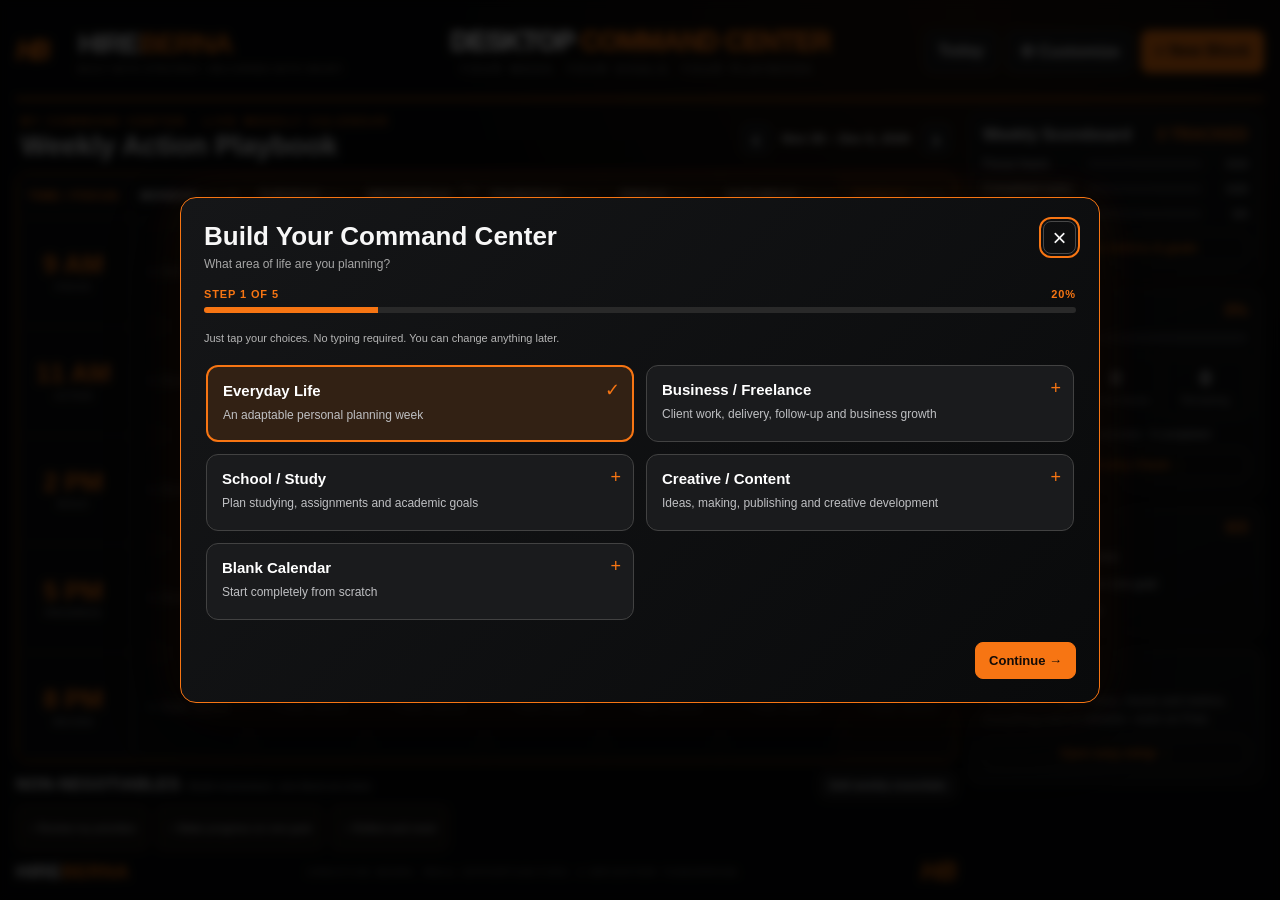
==== commit eee025ee: "feat(action): add guided focus, motivation assistance, proof logging and weekly review to prototype/" ====
--- a/prototype/index.html
+++ b/prototype/index.html
@@ -36,6 +36,35 @@
 .guided-next{border-color:var(--accent)!important;background:#281c12!important}
 .guided-next p{font-size:17px;line-height:1.45;font-weight:700;color:#fff}.mini-primary{font-size:12px;padding:9px 13px;min-height:36px}.mini-primary:disabled{opacity:.48;cursor:default}
 @media(max-width:660px){.wizard-grid{grid-template-columns:1fr;max-height:40vh}.wizard-tile{min-height:65px}.guided-next p{font-size:15px}}
+
+/* BernAPlan ACTION coach -- included in the free local-first build */
+.action-heading{display:flex;align-items:center;justify-content:space-between;gap:12px;padding:15px 16px;margin-bottom:15px;background:linear-gradient(110deg,#28170c,#151718);border:1px solid var(--accent);border-radius:12px}
+.action-heading strong,.focus-label{color:var(--accent);font-size:12px;font-weight:900;letter-spacing:1.3px}
+.action-heading p{color:#d9d1cc;margin-top:5px;font-size:12px}
+.action-heading button{white-space:nowrap}
+.section-box.proof-summary{border-color:#705130}
+.proof-summary p+p{margin-top:8px}
+.help-btn{margin-top:10px;width:100%;white-space:normal}
+.focus-hero{background:#271910;border:1px solid var(--accent);border-radius:10px;padding:20px;margin-bottom:14px}
+.focus-hero h3{font-size:24px;margin:10px 0;color:#fff}
+.focus-hero p{font-size:13px;color:#d7c9bd;line-height:1.5}
+.focus-tools{text-align:center}
+.focus-clock{font-variant-numeric:tabular-nums;font-weight:900;letter-spacing:1px;font-size:clamp(44px,6vw,70px);line-height:1.2;margin:14px 0;color:#fff}
+.minute-buttons{display:flex;justify-content:center;gap:8px;flex-wrap:wrap;margin:14px 0}
+.focus-tools .modal-actions{justify-content:center}
+.rescue-choices{display:grid;grid-template-columns:1fr 1fr;gap:7px;margin:13px 0}
+.rescue-choices .wizard-tile{text-align:left;padding:10px;font-size:13px}
+.rescue-answer{border-color:var(--accent)}
+.rescue-next{margin-top:11px;color:#ffe4d0!important;border-top:1px solid #5b4b3a;padding-top:9px}
+.proof-context{padding:13px 15px;border:1px solid #6d4b2f;background:#251910;border-radius:10px;margin-bottom:13px}
+.proof-context h3{color:var(--accent);margin-bottom:7px;font-size:15px}
+.proof-context p{line-height:1.5;font-size:13px}
+.reality-stats{margin-top:11px;color:#ddd;font-size:11px;text-align:center}
+.review-summary{display:grid;grid-template-columns:repeat(3,1fr);gap:8px;margin:12px 0 17px}
+.review-summary>div{border:1px solid #4d3d33;border-radius:8px;padding:13px 8px;text-align:center;background:#1e1b18}
+.review-summary strong{font-size:24px;display:block;color:var(--accent)}
+.review-summary small{display:block;color:#c6c6c6;font-size:11px;margin-top:5px}
+@media(max-width:600px){.action-heading{align-items:flex-start;flex-direction:column}.rescue-choices{grid-template-columns:1fr}.review-summary strong{font-size:19px}}
 </style>
 
 </head>
@@ -66,7 +95,7 @@
       </section>
       <aside class="sidepanel">
         <section class="panel"><div class="panel-title"><h2>Weekly Scoreboard</h2><span id="metricCount" class="accent"></span></div><div id="scoreboard"></div><button type="button" class="full-link" id="editScoreboard">+ Customize metrics & goals</button></section>
-        <section class="panel"><div class="panel-title"><h2>This Week</h2><span id="progressLabel" class="accent">0%</span></div><div class="progress-track"><div id="progressBar" class="progress-fill"></div></div><div class="stats-grid"><div><strong id="doneBlocks">0</strong><small>Blocks done</small></div><div><strong id="totalBlocks">0</strong><small>Planned blocks</small></div><div><strong id="openBlocks">0</strong><small>Remaining</small></div></div></section>
+        <section class="panel"><div class="panel-title"><h2>This Week</h2><span id="progressLabel" class="accent">0%</span></div><div class="progress-track"><div id="progressBar" class="progress-fill"></div></div><div class="stats-grid"><div><strong id="doneBlocks">0</strong><small>Blocks done</small></div><div><strong id="totalBlocks">0</strong><small>Planned blocks</small></div><div><strong id="openBlocks">0</strong><small>Remaining</small></div></div><div class="reality-stats" id="actionProofStats">0 documented outcomes</div><button type="button" class="full-link" id="weeklyReview">Weekly Reality Check →</button></section>
         <section class="panel"><div class="panel-title"><h2>My Essentials</h2><span id="nonnegCount" class="accent"></span></div><div id="nonnegPanel" class="essentials"></div></section>
         <section class="panel helper"><div class="panel-title"><h2>Make it yours</h2></div><p>Change your tasks, times, theme and metrics. Everything here is editable—even on Free.</p><button type="button" class="full-link" id="openSetup">Open easy setup →</button></section>
       </aside>
@@ -354,7 +383,12 @@
 function load(){try{const raw=localStorage.getItem(KEY);if(!raw)return defaultState();const parsed=JSON.parse(raw);if(parsed.version!==1||!Array.isArray(parsed.tasks)||!Array.isArray(parsed.slots)||!Array.isArray(parsed.metrics))throw Error('Unsupported save format');return {...defaultState(),...parsed,profile:{...defaultState().profile,...parsed.profile},weeks:parsed.weeks||{}}}catch(e){console.warn('Could not read BernAPlan save:',e);alert('Your local BernAPlan save could not be loaded. We will not overwrite it; you can export a copy from your browser storage before proceeding.');return defaultState()}}
 let preventWrite=false;
 function save(){if(preventWrite)return;try{localStorage.setItem(KEY,JSON.stringify(state))}catch(e){toast('Device storage is full. Export a backup; changes may not persist.')}}
-function weekRecord(){return state.weeks[selectedWeek]??(state.weeks[selectedWeek]={complete:{},checks:{},notes:{},metrics:{},nonneg:{}})}
+function weekRecord(){
+ const w=state.weeks[selectedWeek]??(state.weeks[selectedWeek]={complete:{},checks:{},notes:{},metrics:{},nonneg:{}});
+ w.complete??={};w.checks??={};w.notes??={};w.metrics??={};w.nonneg??={};
+ w.proofs??={};w.sessions??={};w.review??={};
+ return w;
+}
 function createTask(day,slot,title,description){return {id:id(),day,slot,title,description,kind:'task',objective:`Make meaningful progress on ${title.toLowerCase()}.`,instructions:['Define the specific result you want by the end of the block.','Work on the most valuable part first.','Capture what you completed and your next action.'],tips:['Keep the task small enough for the available time.','Minimize distractions and record real results.'],checklist:[`Decide what success looks like`,`Complete the main action`,`Record your progress`],metricId:''}}
 function applyTemplate(template,overwrite=true,preferences={}){
  const source=CATALOG[template]||CATALOG.everyday;
@@ -407,33 +441,149 @@
 function renderCalendar(){const week=weekRecord();const calendar=$('#calendar');calendar.style.setProperty('--slot-count',String(state.slots.length));calendar.innerHTML='';let top=document.createElement('div');top.className='col-header';top.style.color='var(--accent)';top.textContent='TIME / FOCUS';calendar.append(top);
 for(let day=0;day<7;day++){const d=addDays(fromKey(selectedWeek),day),h=document.createElement('div');h.className='col-header'+(localDateKey(d)===localDateKey(new Date())?' today':'');h.innerHTML=`${DAY_NAMES[day].toUpperCase()}<br><small style="font-weight:400;color:#999;margin-left:4px">${esc(d.toLocaleDateString(undefined,{month:'short',day:'numeric'}))}</small>`;calendar.append(h)}
 state.slots.forEach((slot,row)=>{const label=document.createElement('div');label.className='time-label';label.innerHTML=`<strong>${esc(timeLabel(slot.time))}</strong><small>${esc(slot.label)}</small>`;calendar.append(label);for(let day=0;day<7;day++){const cell=document.createElement('div');cell.className='calendar-cell'+(localDateKey(addDays(fromKey(selectedWeek),day))===localDateKey(new Date())?' is-today':'');const tasks=state.tasks.filter(t=>t.day===day&&t.slot===row);if(!tasks.length){const empty=document.createElement('button');empty.className='empty-card';empty.textContent='+ Add block';empty.title='Add a block';empty.onclick=()=>openEditor(null,day,row);cell.append(empty)}else{tasks.forEach(t=>{const b=document.createElement('button');b.className='task-card'+(week.complete[t.id]?' done':'');b.innerHTML=`<span class="card-title">${esc(t.title)}</span><span class="card-desc">${esc(t.description||t.objective)}</span><span class="card-footer"><span class="type-pill">${esc(t.kind)}</span><span class="card-check">${week.complete[t.id]?'✓':'○'}</span></span>`;b.onclick=()=>openTask(t.id);cell.append(b)});if(tasks.length>1)cell.style.overflowY='auto'}calendar.append(cell)}});
-const total=state.tasks.length,done=state.tasks.filter(t=>week.complete[t.id]).length;$('#doneBlocks').textContent=done;$('#totalBlocks').textContent=total;$('#openBlocks').textContent=total-done;const p=total?Math.round(done/total*100):0;$('#progressLabel').textContent=p+'%';$('#progressBar').style.width=p+'%';}
+const total=state.tasks.length,done=state.tasks.filter(t=>week.complete[t.id]).length;$('#doneBlocks').textContent=done;$('#totalBlocks').textContent=total;$('#openBlocks').textContent=total-done;const p=total?Math.round(done/total*100):0;$('#progressLabel').textContent=p+'%';$('#progressBar').style.width=p+'%';$('#actionProofStats').textContent=state.tasks.filter(t=>week.complete[t.id]&&week.proofs?.[t.id]?.level==='documented').length+' documented outcomes · '+state.tasks.filter(t=>week.complete[t.id]).length+' completed';}
 function renderScoreboard(){const week=weekRecord();$('#metricCount').textContent=state.metrics.length+' TRACKED';$('#scoreboard').innerHTML=state.metrics.map(m=>{const value=m.id==='tasks'?state.tasks.filter(t=>week.complete[t.id]).length:(Number(week.metrics[m.id])||0),target=Number(m.target)||0,percent=target?Math.min(100,Math.max(0,value/target*100)):0;return `<div class="score-line"><span class="score-label" title="${esc(m.name)}">${esc(m.name)}</span><div class="score-track"><div class="score-fill" style="width:${percent}%"></div></div><span class="score-value">${esc(String(value))}/${esc(String(target))}</span></div>`}).join('')||'<p class="small-hint">Add a metric to begin tracking your wins.</p>'}
 function renderEssentials(){const week=weekRecord();const count=state.essentials.filter(e=>week.nonneg[e.id]).length;$('#nonnegCount').textContent=`${count}/${state.essentials.length}`;$('#nonnegPanel').innerHTML=state.essentials.map(e=>`<label><input type="checkbox" data-nonneg="${esc(e.id)}" ${week.nonneg[e.id]?'checked':''}/><span>${esc(e.name)}</span></label>`).join('')||'<p class="small-hint">Add essentials in Setup.</p>';$('#nonnegStrip').innerHTML=state.essentials.map(e=>`<button class="nonneg-chip ${week.nonneg[e.id]?'hit':''}" data-nonneg-btn="${esc(e.id)}">${week.nonneg[e.id]?'✓':'○'} ${esc(e.name)}</button>`).join('')}
 function setNonneg(item,value){weekRecord().nonneg[item]=value;save();draw()}
 const openModal=(html,wide=false)=>{const ov=$('#overlay');ov.classList.remove('hidden');ov.setAttribute('aria-hidden','false');ov.innerHTML=`<div class="modal ${wide?'wide':''}" role="dialog" aria-modal="true" aria-label="BernAPlan dialog">${html}</div>`;ov.querySelector('.close-btn')?.addEventListener('click',closeModal);ov.querySelector('input,button,textarea,select')?.focus()};
-function closeModal(){const ov=$('#overlay');ov.classList.add('hidden');ov.setAttribute('aria-hidden','true');ov.innerHTML='';activeTask=null;editingTask=false}
+function closeModal(){if(focusTick){clearInterval(focusTick);focusTick=null;}const ov=$('#overlay');ov.classList.add('hidden');ov.setAttribute('aria-hidden','true');ov.innerHTML='';activeTask=null;editingTask=false}
 function head(title,subtitle=''){return `<div class="modal-header"><div><h2>${esc(title)}</h2><p>${esc(subtitle)}</p></div><button type="button" class="close-btn" aria-label="Close">×</button></div>`}
 function bullets(lines,ordered=false){const tag=ordered?'ol':'ul';return `<${tag}>${(lines||[]).map(t=>`<li>${esc(t)}</li>`).join('')}</${tag}>`}
 const lines=text=>String(text||'').split(/\r?\n/).map(t=>t.trim()).filter(Boolean);
-function openTask(taskId){const t=state.tasks.find(t=>t.id===taskId);if(!t)return;activeTask=taskId;const week=weekRecord();const checks=week.checks[t.id]||[];const duration=slotEnd(t.slot);const subtitle=`${DAY_NAMES[t.day]} • ${timeLabel(state.slots[t.slot].time)} – ${timeLabel(duration)} • ${t.kind}`;
-openModal(head(t.title,subtitle)+`<div class="modal-columns"><div><div class="section-box"><h3>◎ Why you're doing this</h3><p>${esc(t.objective||t.description||'Choose a clear result for this block.')}</p>${t.personalFocus?`<p class="personal-goal">✦ ${esc(t.personalFocus)}</p>`:''}</div><div class="section-box"><h3>☷ Follow these steps</h3><p class="small-hint">Work through these in order. You do not need to know how to do everything before starting.</p>${bullets(t.instructions,true)}</div>${t.example?`<div class="section-box guide-example"><h3>◈ Here's what that looks like</h3><p>${esc(t.example)}</p></div>`:''}<div class="section-box"><h3>✦ Tips that make this easier</h3>${bullets(t.tips)}</div>${t.success?`<div class="section-box guide-success"><h3>✓ You'll know you're done when...</h3><p>${esc(t.success)}</p></div>`:''}</div><div><div class="section-box guided-next"><h3>→ Your next small action</h3><p id="nextHint">${esc((t.checklist||[]).find((_,i)=>!checks[i])||'All checklist steps are done. Review your result and mark this block complete.')}</p><button type="button" id="doNextStep" class="primary-btn mini-primary">✓ I did this step</button></div><div class="section-box"><h3>☑ Follow-along checklist <span id="checkCount"></span></h3>${(t.checklist||[]).map((text,index)=>`<label class="todo"><input type="checkbox" data-check="${index}" ${checks[index]?'checked':''}/><span>${esc(text)}</span></label>`).join('')||'<p class="small-hint">Add checklist steps when editing.</p>'}</div><div class="section-box"><h3>▤ Your Notes</h3><div class="field"><textarea id="taskNotes" placeholder="Results, ideas, links or next steps…">${esc(week.notes[t.id]||'')}</textarea></div><button type="button" id="saveNotes" class="secondary-btn">Save notes</button></div></div></div><div class="modal-actions"><button id="markDone" type="button" class="primary-btn">${week.complete[t.id]?'↩ Mark not done':'✓ Mark complete'}</button><button id="editThisTask" type="button" class="secondary-btn">✎ Edit block</button><button id="logProgress" type="button" class="secondary-btn">＋ Log a result</button>${t.kind!=='task'?'<button id="exportIcs" class="secondary-btn">↓ Export calendar event</button>':''}</div>`,true);
-const updateCoach=()=>{
- const c=week.checks[t.id]||(week.checks[t.id]=[]);
- const remaining=(t.checklist||[]).findIndex((_,i)=>!c[i]);
- $('#checkCount').textContent=`(${(t.checklist||[]).filter((_,i)=>!!c[i]).length}/${(t.checklist||[]).length})`;
- $('#nextHint').textContent=remaining===-1?'Great work. Review your result, add notes if useful, and mark the block complete.':t.checklist[remaining];
- $('#doNextStep').disabled=remaining===-1;
- $('#doNextStep').textContent=remaining===-1?'All steps finished':'✓ I did this step';
+/* ACTION execution system: local-only focus sessions, adaptive micro-steps, honest evidence. */
+let focusTick=null;
+function taskProofQuestion(t){
+ const title=t.title.toLowerCase();
+ if(/priorit|plan the day|plan school|plan content|plan next week|pipeline planning|organize task/.test(title))return 'What are your top priorities or planned outcomes, and which first action have you scheduled?';
+ if(/proposal|outreach|follow.up|client communication|network|community repl|respond/.test(title))return 'How many messages did you send or follow up on? Record an actual next step or a link to your tracker.';
+ if(/study|read|learn|practice|quiz|flashcard|exam|lesson/.test(title))return 'Which topic did you cover? Write one thing you learned or demonstrate it with a short answer.';
+ if(/design|create|record|edit|project|portfolio|deliver|draft|publish|release|creative|video|script/.test(title))return 'What did you produce or finish? Describe the deliverable and include a file link if you have one.';
+ if(/meeting|appointment|interview|class/.test(title))return 'Did the commitment happen? Write one takeaway or a follow-up action.';
+ if(/exercise|health|movement|workout/.test(title))return 'What activity did you do, and for how long? Self-report is fine if there is no external record.';
+ if(/review|reflect|weekly reset|check|track progress/.test(title))return 'What changed, what did you learn, and what will you do differently next?';
+ return 'What specific result happened? Add a short description or supporting link if one exists.';
+}
+function nextAction(t,week){const c=week.checks[t.id]||[];return (t.checklist||[]).find((_,i)=>!c[i])||(t.steps||t.instructions||[])[0]||'Choose one clear, manageable first action.'}
+function sessionFor(t){return weekRecord().sessions[t.id]||null}
+function sessionSeconds(session){if(!session)return 0;return Math.max(0,Number(session.elapsed)||0)+(session.running?Math.max(0,Math.floor((Date.now()-session.startedAt)/1000)):0)}
+function formatFocus(seconds){const m=Math.floor(seconds/60),sec=seconds%60;return `${String(m).padStart(2,'0')}:${String(sec).padStart(2,'0')}`}
+function openTask(taskId){
+ const t=state.tasks.find(t=>t.id===taskId);if(!t)return;
+ activeTask=taskId;const week=weekRecord(),checks=week.checks[t.id]||[],proof=week.proofs[t.id];
+ const duration=slotEnd(t.slot),subtitle=`${DAY_NAMES[t.day]} • ${timeLabel(state.slots[t.slot].time)} – ${timeLabel(duration)} • ${t.kind}`;
+ const proofMessage=week.complete[t.id]?(proof?.level==='documented'?'Documented result saved — user-provided, not independently verified.':'Completed by self-report; no evidence recorded.'):'Completion is not recorded yet.';
+ openModal(head(t.title,subtitle)+`
+ <div class="action-heading"><div><strong>YOUR ACTION COACH</strong><p>Start small. Work one step at a time. Show what you finished.</p></div><button type="button" id="startBlock" class="primary-btn">▶ Start Block</button></div>
+ <div class="modal-columns"><div>
+  <div class="section-box"><h3>◎ Why you're doing this</h3><p>${esc(t.objective||t.description||'Choose a clear result for this block.')}</p>${t.personalFocus?`<p class="personal-goal">✦ ${esc(t.personalFocus)}</p>`:''}</div>
+  <div class="section-box"><h3>☷ Follow these steps</h3><p class="small-hint">Follow these in order. One useful step is enough to get moving.</p>${bullets(t.instructions,true)}</div>
+  ${t.example?`<div class="section-box guide-example"><h3>◈ Here's what that looks like</h3><p>${esc(t.example)}</p></div>`:''}
+  <div class="section-box"><h3>✦ How experienced people approach this</h3>${bullets(t.tips)}</div>
+  ${t.success?`<div class="section-box guide-success"><h3>✓ What a finished result looks like</h3><p>${esc(t.success)}</p></div>`:''}
+ </div><div>
+  <div class="section-box guided-next"><h3>→ Your next small action</h3><p id="nextHint"></p><button type="button" id="doNextStep" class="primary-btn mini-primary">✓ I did this step</button></div>
+  <div class="section-box"><h3>☑ Follow-along checklist <span id="checkCount"></span></h3>${(t.checklist||[]).map((item,index)=>`<label class="todo"><input type="checkbox" data-check="${index}" ${checks[index]?'checked':''}/><span>${esc(item)}</span></label>`).join('')||'<p class="small-hint">Add steps through Edit Block.</p>'}</div>
+  <div class="section-box"><h3>◇ Need a hand getting started?</h3><p>You don't have to feel motivated first. Tell us what's getting in the way.</p><button type="button" class="secondary-btn help-btn" id="getUnstuck">I don't feel like doing this</button></div>
+  <div class="section-box"><h3>▤ Your Notes</h3><div class="field"><textarea id="taskNotes" placeholder="Results, ideas, links or next steps…">${esc(week.notes[t.id]||'')}</textarea></div><button type="button" id="saveNotes" class="secondary-btn">Save notes</button></div>
+  <div class="section-box proof-summary"><h3>◉ Completion & accountability</h3><p>${esc(proofMessage)}</p>${proof?.result?`<p><strong>Recorded:</strong> ${esc(proof.result)}</p>`:''}<p class="small-hint">${esc(taskProofQuestion(t))}</p></div>
+ </div></div>
+ <div class="modal-actions"><button id="markDone" type="button" class="primary-btn">${week.complete[t.id]?'↩ Undo completion':'✓ Show my results & finish'}</button><button id="editThisTask" type="button" class="secondary-btn">✎ Edit block</button><button id="logProgress" type="button" class="secondary-btn">＋ Log a number</button>${t.kind!=='task'?'<button id="exportIcs" class="secondary-btn">↓ Export calendar event</button>':''}</div>`,true);
+ const updateCoach=()=>{
+  const c=week.checks[t.id]||(week.checks[t.id]=[]), remaining=(t.checklist||[]).findIndex((_,i)=>!c[i]);
+  $('#checkCount').textContent=`(${(t.checklist||[]).filter((_,i)=>!!c[i]).length}/${(t.checklist||[]).length})`;
+  $('#nextHint').textContent=remaining===-1?'All steps checked! Now record your actual result.':t.checklist[remaining];
+  $('#doNextStep').disabled=remaining===-1;
+  $('#doNextStep').textContent=remaining===-1?'All steps finished':'✓ I did this step';
  };
  updateCoach();
- document.querySelectorAll('[data-check]').forEach(input=>input.onchange=e=>{
-  const c=week.checks[t.id]||(week.checks[t.id]=[]);c[Number(input.dataset.check)]=e.target.checked;save();updateCoach();
- });
- $('#doNextStep').onclick=()=>{const c=week.checks[t.id]||(week.checks[t.id]=[]);const i=(t.checklist||[]).findIndex((_,ix)=>!c[ix]);if(i<0)return;c[i]=true;const input=document.querySelector(`[data-check="${i}"]`);if(input)input.checked=true;save();updateCoach()};
-$('#saveNotes').onclick=()=>{week.notes[t.id]=$('#taskNotes').value;save();toast('Notes saved')};
-$('#markDone').onclick=()=>{week.notes[t.id]=$('#taskNotes').value;week.complete[t.id]=!week.complete[t.id];save();draw();if(week.complete[t.id]){closeModal();openLog(t.id)}else{closeModal();toast('Block marked as not completed')}};
-$('#editThisTask').onclick=()=>openEditor(t);$('#logProgress').onclick=()=>openLog(t.id);if(t.kind!=='task')$('#exportIcs').onclick=()=>exportCalendarEvent(t)}
+ document.querySelectorAll('[data-check]').forEach(input=>input.onchange=e=>{const c=week.checks[t.id]||(week.checks[t.id]=[]);c[Number(input.dataset.check)]=e.target.checked;save();updateCoach();});
+ $('#doNextStep').onclick=()=>{const c=week.checks[t.id]||(week.checks[t.id]=[]),i=(t.checklist||[]).findIndex((_,ix)=>!c[ix]);if(i<0)return;c[i]=true;const input=document.querySelector(`[data-check="${i}"]`);if(input)input.checked=true;save();updateCoach();};
+ $('#saveNotes').onclick=()=>{week.notes[t.id]=$('#taskNotes').value;save();toast('Notes saved')};
+ $('#startBlock').onclick=()=>{week.notes[t.id]=$('#taskNotes').value;save();openFocusTask(t.id)};
+ $('#getUnstuck').onclick=()=>{week.notes[t.id]=$('#taskNotes').value;save();openMotivation(t.id)};
+ $('#markDone').onclick=()=>{week.notes[t.id]=$('#taskNotes').value;if(week.complete[t.id]){week.complete[t.id]=false;save();draw();openTask(t.id);toast('Completion undone. Your evidence is kept for your records.')}else{save();openCompleteTask(t.id)}};
+ $('#editThisTask').onclick=()=>openEditor(t);$('#logProgress').onclick=()=>openLog(t.id);
+ if(t.kind!=='task')$('#exportIcs').onclick=()=>exportCalendarEvent(t);
+}
+function openFocusTask(taskId){
+ const t=state.tasks.find(x=>x.id===taskId);if(!t)return;
+ const week=weekRecord();let session=week.sessions[t.id]||(week.sessions[t.id]={elapsed:0,running:false,minutes:5,startedAt:null});
+ const html=head('Focus on: '+t.title,'One step, one timer, no pressure. The timer is optional.')+`
+ <div class="focus-hero"><span class="focus-label">START HERE</span><h3>${esc(nextAction(t,week))}</h3><p>${esc(t.objective)}</p></div>
+ <div class="section-box focus-tools"><h3>Focus timer</h3><div class="focus-clock" id="focusClock">05:00</div><p class="small-hint">The timer helps you focus; it does not prove the task was done.</p>
+ <div class="minute-buttons"><button class="secondary-btn" data-minutes="5">5 minutes</button><button class="secondary-btn" data-minutes="15">15 minutes</button><button class="secondary-btn" data-minutes="25">25 minutes</button></div>
+ <div class="modal-actions"><button id="toggleFocus" class="primary-btn">▶ Start focus</button><button id="finishFocus" class="secondary-btn">✓ I finished this step</button><button id="focusHelp" class="secondary-btn">I'm stuck</button><button id="focusBack" class="secondary-btn">← Back to instructions</button></div></div>`;
+ openModal(html);
+ const clock=$('#focusClock'),start=$('#toggleFocus');
+ function update(){const sec=sessionSeconds(session),remaining=Math.max(0,session.minutes*60-sec);clock.textContent=formatFocus(remaining);start.textContent=session.running?'Ⅱ Pause focus':sec>0?'▶ Resume focus':'▶ Start focus';if(remaining===0&&session.running){session.elapsed=session.minutes*60;session.running=false;session.startedAt=null;save();clock.textContent='00:00';toast('Focus interval finished. Record what you actually completed.')}}
+ function pause(){if(session.running){session.elapsed=sessionSeconds(session);session.startedAt=null;session.running=false;save()}}
+ document.querySelectorAll('[data-minutes]').forEach(btn=>btn.onclick=()=>{pause();session.minutes=Number(btn.dataset.minutes);session.elapsed=0;save();update();});
+ start.onclick=()=>{if(session.running)pause();else{if(sessionSeconds(session)>=session.minutes*60)session.elapsed=0;session.running=true;session.startedAt=Date.now();save()}update()};
+ $('#finishFocus').onclick=()=>{pause();const c=week.checks[t.id]||(week.checks[t.id]=[]),i=(t.checklist||[]).findIndex((_,n)=>!c[n]);if(i>=0){c[i]=true;save();toast('One step completed. Keep going!')}openTask(t.id)};
+ $('#focusHelp').onclick=()=>{pause();openMotivation(t.id)};
+ $('#focusBack').onclick=()=>{pause();openTask(t.id)};
+ update();focusTick=setInterval(update,1000);
+}
+function openMotivation(taskId){
+ const t=state.tasks.find(x=>x.id===taskId);if(!t)return;
+ const options=[['overwhelm','It feels like too much'],['starting','I don’t know where to start'],['focus','I keep getting distracted'],['energy','I’m exhausted'],['fear','I’m afraid I’ll do it wrong']];
+ const first=nextAction(t,weekRecord());
+ const actions={
+  overwhelm:['Shrink the task','Ignore the whole project for now. Your only job is the first small step. If that is still too big, work on it for two minutes.'],
+  starting:['Make the first move obvious','Open the document, gather your supplies, or write the first sentence. Do not worry about finishing yet.'],
+  focus:['Clear one distraction','Close one unrelated tab, silence notifications briefly, and give just five minutes to this task.'],
+  energy:['Make room for recovery','Rest or do a two-minute version. If you genuinely need a break, choose a new time without treating that as failure.'],
+  fear:['Try a rough first draft','A first attempt is allowed to be imperfect. Make a draft you can improve later; you are not being graded here.']
+ };
+ const show=(kind)=>{
+  const a=actions[kind],next=esc(first);
+  openModal(head('Let’s make '+t.title+' easier','You are allowed to start small, rest, or ask for help.')+`<p class="small-hint">What is making this difficult right now?</p><div class="rescue-choices">${options.map(([key,label])=>`<button type="button" class="wizard-tile ${kind===key?'active':''}" data-rescue="${key}">${esc(label)}</button>`).join('')}</div>
+  <div class="section-box rescue-answer"><h3>✦ ${esc(a[0])}</h3><p>${esc(a[1])}</p><p class="rescue-next"><strong>Your actual next action:</strong> ${next}</p></div>
+  <div class="modal-actions"><button class="primary-btn" id="rescueStart">▶ Try five minutes</button><button class="secondary-btn" id="rescueBack">← Back to task</button></div>`,true);
+  document.querySelectorAll('[data-rescue]').forEach(el=>el.onclick=()=>show(el.dataset.rescue));
+  $('#rescueStart').onclick=()=>openFocusTask(t.id);
+  $('#rescueBack').onclick=()=>openTask(t.id);
+ };
+ const obstacle=state.profile.guidance?.obstacle;show(obstacle==='overwhelm'?'overwhelm':obstacle==='focus'?'focus':obstacle==='starting'?'starting':'starting');
+}
+function openCompleteTask(taskId){
+ const t=state.tasks.find(x=>x.id===taskId);if(!t)return;
+ const week=weekRecord(),old=week.proofs[t.id]||{},question=taskProofQuestion(t),checks=week.checks[t.id]||[];
+ const count=(t.checklist||[]).filter((_,i)=>checks[i]).length,total=(t.checklist||[]).length;
+ openModal(head('Show your results: '+t.title,'This is for your own accountability, not an outside audit.')+`
+ <div class="proof-context"><h3>What were you trying to accomplish?</h3><p>${esc(t.success||t.objective||t.description)}</p></div>
+ <div class="section-box"><h3>◉ What actually happened?</h3><p>${esc(question)}</p>
+ <div class="field"><label for="proofResult">Describe the result in your own words</label><textarea id="proofResult" placeholder="Example: Finished the draft and shared the link; here’s the next step...">${esc(old.result||'')}</textarea></div>
+ <div class="field"><label for="proofLink">Supporting link (optional)</label><input id="proofLink" type="url" placeholder="https://..." value="${esc(old.link||'')}"></div>
+ <p class="small-hint">${count} of ${total} checklist steps marked. A note or link documents your result but is not independently verified. Keep private details out of links you share.</p></div>
+ <div class="section-box"><h3>Choose how to record completion</h3>
+ <div class="modal-actions"><button type="button" id="saveEvidence" class="primary-btn">✓ Save documented result</button><button type="button" id="selfReport" class="secondary-btn">✓ Mark complete (self-reported)</button><button type="button" id="proofBack" class="secondary-btn">← Back</button></div>
+ <p class="small-hint" style="margin-top:9px">Documented = you wrote down an outcome or attached a link. Self-reported = you confirm completion without proof. Neither is externally authenticated.</p></div>`,true);
+ function finish(level){
+  const result=$('#proofResult').value.trim(),link=$('#proofLink').value.trim();
+  if(link&&!/^https?:\/\//i.test(link)){toast('Use a full http:// or https:// URL, or leave the link blank.');$('#proofLink').focus();return;}
+  if(level==='documented'&&!result&&!link){toast('Write down what you finished or add a supporting link.');$('#proofResult').focus();return;}
+  week.complete[t.id]=true;week.proofs[t.id]={level,result:level==='documented'?result:'',link:level==='documented'?link:'',recordedAt:new Date().toISOString(),prompt:question};
+  if(level==='documented'&&result)week.notes[t.id]=[week.notes[t.id]||'',result].filter(Boolean).join('\n') .slice(0,12000);
+  save();draw();closeModal();toast(level==='documented'?'Outcome documented. Nice work following through!':'Task recorded as self-reported completion.');
+ }
+ $('#saveEvidence').onclick=()=>finish('documented');$('#selfReport').onclick=()=>finish('self');$('#proofBack').onclick=()=>openTask(t.id);
+}
+function openWeeklyReview(){
+ const week=weekRecord(),existing=week.review||{},all=state.tasks.length,finished=state.tasks.filter(t=>week.complete[t.id]).length,documented=state.tasks.filter(t=>week.complete[t.id]&&week.proofs[t.id]?.level==='documented').length;
+ const rate=all?finished/all:0;
+ const suggestion=rate<.35?'Consider reducing next week to two or three essential blocks per day. Consistency starts with a realistic plan.':rate<.75?'You made progress. Choose one frequent obstacle to address and leave buffer time between tasks.':'Your follow-through was strong. Keep a realistic pace and review the quality of outcomes, not just checkmarks.';
+ openModal(head('Weekly Reality Check','An honest review helps you make next week easier.')+`
+ <div class="review-summary"><div><strong>${finished}/${all}</strong><small>blocks completed</small></div><div><strong>${documented}</strong><small>documented outcomes</small></div><div><strong>${all?Math.round(rate*100):0}%</strong><small>completion rate</small></div></div>
+ <div class="field"><label for="reviewWins">What actually went well this week?</label><textarea id="reviewWins" placeholder="A win, finished project, or step forward...">${esc(existing.wins||'')}</textarea></div>
+ <div class="field"><label for="reviewBarrier">What got in the way?</label><select id="reviewBarrier"><option value="none">Nothing major</option><option value="overwhelm">Too much on my calendar</option><option value="focus">Distractions</option><option value="energy">Low energy</option><option value="starting">I struggled to begin</option><option value="other">Something else</option></select></div>
+ <div class="field"><label for="reviewChange">What's one thing you'll change next week?</label><textarea id="reviewChange" placeholder="Example: Shorter morning focus blocks...">${esc(existing.change||'')}</textarea></div>
+ <div class="section-box"><h3>✦ Your suggested adjustment</h3><p>${esc(suggestion)}</p><p class="small-hint">A rule-based suggestion, not an AI assessment. It does not change your calendar without permission.</p></div>
+ <div class="modal-actions"><button id="saveReview" class="primary-btn">Save my review</button><button id="cancelReview" class="secondary-btn">Close</button></div>`,true);
+ $('#reviewBarrier').value=existing.barrier||'none';
+ $('#saveReview').onclick=()=>{week.review={wins:$('#reviewWins').value.trim(),barrier:$('#reviewBarrier').value,change:$('#reviewChange').value.trim(),savedAt:new Date().toISOString()};save();closeModal();toast('Weekly review saved. Your plan remains unchanged.')};
+ $('#cancelReview').onclick=closeModal;
+}
 function slotEnd(index){return state.slots[index+1]?.time||((Number(state.slots[index].time.slice(0,2))+1)%24).toString().padStart(2,'0')+state.slots[index].time.slice(2)}
 function openLog(taskId){const t=state.tasks.find(x=>x.id===taskId);const opts=state.metrics.filter(m=>m.id!=='tasks').map(m=>`<option value="${esc(m.id)}" ${t?.metricId===m.id?'selected':''}>${esc(m.name)}</option>`).join('');if(!opts){closeModal();toast('Add a scoreboard metric in Setup first');return}openModal(head('Log actual progress','Only recorded results count toward your scoreboard.')+`<div class="field"><label for="metricToLog">What did you accomplish?</label><select id="metricToLog">${opts}</select></div><div class="field"><label for="resultNumber">How much?</label><input id="resultNumber" type="number" min="0" max="1000000" step="0.25" value="1" /></div><div class="modal-actions"><button id="addResult" class="primary-btn">Add to scoreboard</button><button id="skipResult" class="secondary-btn">Not now</button></div>`);$('#skipResult').onclick=closeModal;$('#addResult').onclick=()=>{let key=$('#metricToLog').value,v=Number($('#resultNumber').value);if(!Number.isFinite(v)||v<0||v>1e6){toast('Enter a valid positive number');return}const week=weekRecord();week.metrics[key]=(Number(week.metrics[key])||0)+v;save();closeModal();draw();toast('Scoreboard updated')}}
 function field(name,id,value='',opts={}){const type=opts.type||'text';if(type==='textarea')return `<div class="field"><label for="${id}">${esc(name)}</label><textarea id="${id}" placeholder="${esc(opts.placeholder||'')}">${esc(value)}</textarea></div>`;return `<div class="field"><label for="${id}">${esc(name)}</label><input id="${id}" type="${type}" value="${esc(value)}" ${opts.min!==undefined?'min="'+opts.min+'"':''}/></div>`}
@@ -491,7 +641,7 @@
  }
  drawWizard();
 }
-$('#calendar').addEventListener('click',()=>{});$('#prevWeek').onclick=()=>{selectedWeek=localDateKey(addDays(fromKey(selectedWeek),-7));draw()};$('#nextWeek').onclick=()=>{selectedWeek=localDateKey(addDays(fromKey(selectedWeek),7));draw()};$('#jumpToday').onclick=()=>{selectedWeek=localDateKey(beginningOfWeek());draw()};$('#newTask').onclick=()=>openEditor();$('#settingsButton').onclick=()=>openSettings('appearance');$('#openSetup').onclick=()=>openSettings('schedule');$('#editScoreboard').onclick=()=>openSettings('goals');$('#editNonneg').onclick=()=>openSettings('essentials');$('#nonnegPanel').onchange=e=>{if(e.target.matches('[data-nonneg]'))setNonneg(e.target.dataset.nonneg,e.target.checked)};$('#nonnegStrip').onclick=e=>{const btn=e.target.closest('[data-nonneg-btn]');if(btn){const key=btn.dataset.nonnegBtn;setNonneg(key,!weekRecord().nonneg[key])}};$('#overlay').addEventListener('click',e=>{if(e.target===$('#overlay'))closeModal()});document.addEventListener('keydown',e=>{if(e.key==='Escape'&&!$('#overlay').classList.contains('hidden'))closeModal()});
+$('#calendar').addEventListener('click',()=>{});$('#prevWeek').onclick=()=>{selectedWeek=localDateKey(addDays(fromKey(selectedWeek),-7));draw()};$('#nextWeek').onclick=()=>{selectedWeek=localDateKey(addDays(fromKey(selectedWeek),7));draw()};$('#jumpToday').onclick=()=>{selectedWeek=localDateKey(beginningOfWeek());draw()};$('#newTask').onclick=()=>openEditor();$('#settingsButton').onclick=()=>openSettings('appearance');$('#openSetup').onclick=()=>openSettings('schedule');$('#editScoreboard').onclick=()=>openSettings('goals');$('#weeklyReview').onclick=openWeeklyReview;$('#editNonneg').onclick=()=>openSettings('essentials');$('#nonnegPanel').onchange=e=>{if(e.target.matches('[data-nonneg]'))setNonneg(e.target.dataset.nonneg,e.target.checked)};$('#nonnegStrip').onclick=e=>{const btn=e.target.closest('[data-nonneg-btn]');if(btn){const key=btn.dataset.nonnegBtn;setNonneg(key,!weekRecord().nonneg[key])}};$('#overlay').addEventListener('click',e=>{if(e.target===$('#overlay'))closeModal()});document.addEventListener('keydown',e=>{if(e.key==='Escape'&&!$('#overlay').classList.contains('hidden'))closeModal()});
 state=load();
 const previousGuidesImproved=state.tasks.reduce((n,t)=>n+(improveGuideIfGeneric(t)?1:0),0);
 if(previousGuidesImproved||!localStorage.getItem(KEY))save();
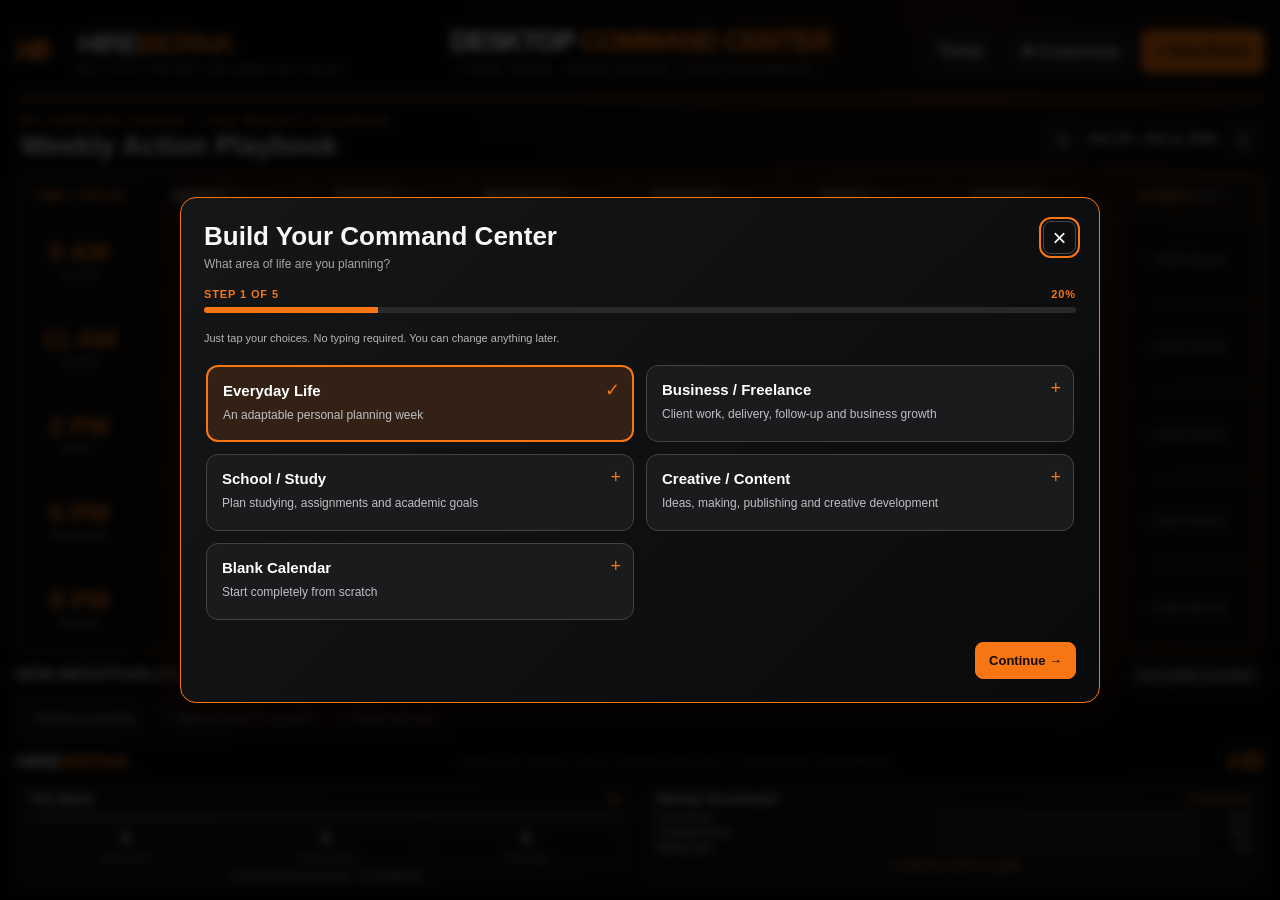
==== commit 853a8edc: "fix(playbook): actionable 5-row calendar, specific targets and full-width grid" ====
--- a/prototype/index.html
+++ b/prototype/index.html
@@ -65,6 +65,75 @@
 .review-summary strong{font-size:24px;display:block;color:var(--accent)}
 .review-summary small{display:block;color:#c6c6c6;font-size:11px;margin-top:5px}
 @media(max-width:600px){.action-heading{align-items:flex-start;flex-direction:column}.rescue-choices{grid-template-columns:1fr}.review-summary strong{font-size:19px}}
+
+/* ACTIONABLE CALENDAR — each card says what to do, where to start, and what counts. */
+.task-card{gap:4px;padding:7px 7px 6px;justify-content:flex-start;overflow:hidden}
+.card-title{border:1px solid var(--accent);border-radius:5px;padding:3px 4px;text-align:center;line-height:1.12;flex-shrink:0;color:var(--accent);font-size:clamp(10px,.77vw,13px)}
+.task-card.done .card-title{border-color:var(--success)}
+.card-desc{color:#eee;line-height:1.23;font-size:clamp(10px,.72vw,12px);-webkit-line-clamp:4}
+.card-target{display:block;flex-shrink:0;color:#ffb672;font-weight:850;font-size:clamp(9px,.69vw,11px);line-height:1.12;overflow:hidden;display:-webkit-box;-webkit-line-clamp:2;-webkit-box-orient:vertical}
+.task-card.done .card-target{color:#87d9af}
+.task-card{position:relative}
+.card-cardcheck{position:absolute;right:3px;bottom:2px;color:#c9c9c9;font-size:11px;background:#151617;border-radius:50%;height:13px;width:13px;text-align:center;line-height:12px}
+.task-card.done .card-cardcheck{color:#7adba5;background:#123324}
+.card-target{padding-right:8px}
+.card-footer{margin-top:auto}.type-pill{font-size:8px;padding:1px 4px}
+.calendar-cell{padding:5px;min-height:112px}
+.calendar-grid{grid-template-rows:44px repeat(var(--slot-count,5),minmax(112px,1fr))}
+@media(max-width:1450px){.task-card{gap:3px;padding:5px 5px 4px}.calendar-cell{padding:4px}.card-desc{-webkit-line-clamp:4}.calendar-grid{grid-template-columns:minmax(94px,11%) repeat(7,minmax(100px,1fr))}}
+@media(max-height:800px) and (min-width:801px){.calendar-grid{grid-template-rows:38px repeat(var(--slot-count,5),minmax(100px,1fr))}.calendar-cell{min-height:100px}.card-desc{-webkit-line-clamp:2}.card-title{font-size:10px}.card-target{font-size:9px}}
+
+@media(min-width:801px) and (max-height:820px){
+ .shell{padding:8px 12px;gap:7px;min-height:600px}
+ .topbar{height:70px;min-height:66px;padding-bottom:5px}
+ .planner-heading{padding:3px 4px 7px}
+ .bottom-bar{margin-top:3px}
+ .nonneg-strip{min-height:37px;padding-top:3px;gap:6px}
+ .nonneg-chip{padding:5px 8px}
+ .footer-brand{padding-top:2px}
+ .calendar-grid{grid-template-rows:36px repeat(var(--slot-count,5),minmax(0,1fr));height:100%;min-height:100%}
+ .calendar-cell{min-height:0}
+ .task-card{min-height:0}
+ .card-desc{-webkit-line-clamp:2}.card-target{-webkit-line-clamp:2}
+}
+
+@media(min-width:801px){
+ .layout{display:flex;flex-direction:column;gap:7px;min-height:0}
+ .planner{flex:1;min-height:0}
+ .sidepanel{display:grid;grid-template-columns:minmax(0,1fr) minmax(0,1fr);flex:0 0 103px;min-height:103px;height:103px;overflow:hidden;gap:8px;padding-right:0}
+ .sidepanel>.panel:nth-child(1){order:2}
+ .sidepanel>.panel:nth-child(2){order:1}
+ .sidepanel>.panel:nth-child(3),.sidepanel>.panel:nth-child(4){display:none}
+ .sidepanel .panel{padding:7px 12px;overflow:auto}
+ .sidepanel .panel-title{margin-bottom:5px}
+ .sidepanel .panel-title h2{font-size:13px}
+ .score-line{margin:3px 0;font-size:10px;grid-template-columns:minmax(85px,1fr) minmax(65px,1fr) auto}
+ .sidepanel .full-link{padding:3px 8px;font-size:10px;margin-top:3px}
+ .stats-grid{gap:6px;margin-top:4px}
+ .stats-grid>div{padding:4px}
+ .stats-grid strong{font-size:16px}
+ .stats-grid small{font-size:9px}
+ .reality-stats{margin-top:2px}
+ .panel-title .accent{font-size:11px}
+ .calendar-grid{grid-template-columns:minmax(102px,10%) repeat(7,minmax(115px,1fr));grid-template-rows:42px repeat(var(--slot-count,5),minmax(0,1fr));height:100%;min-height:100%}
+ .calendar-cell{min-height:0}
+ .card-desc{-webkit-line-clamp:3}
+}
+@media(min-width:801px) and (max-height:820px){
+ .sidepanel{flex-basis:100px;height:100px;min-height:100px}
+ .calendar-grid{grid-template-rows:36px repeat(var(--slot-count,5),minmax(0,1fr));height:100%;min-height:100%}
+ .calendar-cell{min-height:0}
+ .card-desc{-webkit-line-clamp:2}
+ .planner-heading{padding:1px 4px 4px}
+ .nonneg-strip{min-height:30px;padding-top:1px}
+ .nonneg-chip{padding:4px 7px}
+ .bottom-bar{margin-top:2px}
+ .bottom-bar strong{font-size:13px}
+ .footer-brand{padding-top:0}
+ .footer-brand span:first-child{font-size:14px}
+ .footer-brand strong{font-size:17px}
+ .week-picker{gap:5px}
+}
 </style>
 
 </head>
@@ -345,6 +414,53 @@
   checklist:['Collect actual metrics','Spot one pattern','Choose one next experiment','Record the result'],success:'You have a data-informed change to test.'
  }
 };
+const CARD_RECIPES={"plan the day":{"action":"Check appointments and deadlines; choose your top 3 actions.","target":"3 priorities + first action"},"choose priorities":{"action":"List open tasks; pick the 3 with the biggest impact.","target":"3 ranked priorities"},"organize tasks":{"action":"Sort your task list into Today, This Week, and Later.","target":"3 clear task lists"},"set intentions":{"action":"Choose 1 important outcome and block time to start it.","target":"1 outcome + start time"},"focus on essentials":{"action":"Finish the most urgent unfinished responsibility first.","target":"1 essential finished"},"personal project":{"action":"Open your personal project; finish 1 small milestone.","target":"1 visible milestone"},"review the week":{"action":"Check completed work, delays, and next commitments.","target":"3 wins + 1 improvement"},"respond & organize":{"action":"Answer 3 important messages; note the next actions.","target":"3 replies processed"},"follow up":{"action":"Message 2 people waiting on an answer or update.","target":"2 follow-ups sent"},"personal admin":{"action":"Pay, file, or schedule 1 overdue household item.","target":"1 admin item closed"},"appointments":{"action":"Check upcoming appointments; confirm time and location.","target":"Next appointments confirmed"},"finish essentials":{"action":"Complete 1 must-do task before starting something new.","target":"1 must-do finished"},"home tasks":{"action":"Pick 1 room; tidy for 20 minutes and put items away.","target":"20 minutes of tidying"},"plan upcoming week":{"action":"Check commitments; choose 3 priorities for next week.","target":"3 priorities scheduled"},"deep focus":{"action":"Choose 1 project step; work without notifications for 25 min.","target":"25-minute focus session"},"project progress":{"action":"Make and save 1 visible improvement to your project.","target":"1 saved improvement"},"learning time":{"action":"Study 1 topic; test yourself with 3 questions.","target":"1 topic + 3 answers"},"creative block":{"action":"Make 1 sketch, paragraph, or draft for a personal idea.","target":"1 rough draft"},"finish loose ends":{"action":"Close 2 small tasks that have been waiting.","target":"2 loose ends closed"},"open project time":{"action":"Work on the personal project that matters most today.","target":"1 completed next step"},"prepare for monday":{"action":"Pack, plan, or set out what tomorrow needs.","target":"3 things ready"},"health & movement":{"action":"Walk, stretch, or exercise at a comfortable pace.","target":"20 minutes of movement"},"family & friends":{"action":"Call or message someone important; listen and reconnect.","target":"1 meaningful conversation"},"personal goals":{"action":"Break 1 long-term goal into a step for this week.","target":"1 next step scheduled"},"creative time":{"action":"Spend 30 minutes making something you enjoy.","target":"30 creative minutes"},"weekly reflection":{"action":"Write 2 successes and 1 thing to change next week.","target":"2 wins + 1 change"},"free time":{"action":"Take a guilt-free break with no work obligations.","target":"30 minutes for yourself"},"recharge":{"action":"Rest, unplug, or take a calming walk.","target":"30 minutes of recovery"},"read & reflect":{"action":"Read for 20 minutes; note 1 idea worth keeping.","target":"20 minutes + 1 insight"},"evening review":{"action":"Mark today's actual results; choose tomorrow's first task.","target":"1 result + tomorrow's start"},"skill building":{"action":"Practice 1 useful skill with a hands-on exercise.","target":"1 completed exercise"},"wind down":{"action":"Put screens aside and prepare for restful sleep.","target":"30 minutes of quiet"},"celebrate wins":{"action":"Write 3 things you followed through on this week.","target":"3 genuine wins noted"},"hobby time":{"action":"Do an enjoyable hobby without a productivity goal.","target":"30 minutes of hobby time"},"rest":{"action":"Protect a real rest period; leave work unfinished if needed.","target":"Rest—no proof required"},"plan priorities":{"action":"List current jobs and deadlines; rank the top 3 outcomes.","target":"3 priorities + first action"},"find opportunities":{"action":"Check Upwork, Contra, LinkedIn Services or local listings.","target":"Save 10 fitting opportunities"},"research clients":{"action":"Review 3 potential clients' sites; note 1 need for each.","target":"3 client audit notes"},"follow-up review":{"action":"Check sent proposals and replies; identify who needs a nudge.","target":"5 follow-ups identified"},"pipeline planning":{"action":"Review lead stages; choose who to contact next.","target":"Top 5 leads prioritized"},"deep project work":{"action":"Work uninterrupted on the most urgent client deliverable.","target":"1 finished project section"},"review goals":{"action":"Compare client, sales and delivery results against targets.","target":"3 results + next priority"},"client communication":{"action":"Send 3 clear updates or replies to active clients.","target":"3 client messages sent"},"write proposals":{"action":"Draft 2 tailored proposals with scope, price and next step.","target":"2 proposals drafted"},"client meeting":{"action":"Prepare agenda and questions; confirm the next client meeting.","target":"1 meeting agenda ready"},"send deliverables":{"action":"Quality-check and send a finished item to a client.","target":"1 deliverable sent"},"business admin":{"action":"Update invoices, expenses and upcoming due dates.","target":"3 records updated"},"plan next week":{"action":"Choose 3 revenue or delivery priorities; block calendar time.","target":"3 goals scheduled"},"project milestone":{"action":"Complete 1 clearly defined piece of client work.","target":"1 milestone finished"},"portfolio building":{"action":"Create 1 sample or case study showing your work.","target":"1 portfolio piece drafted"},"deliver client work":{"action":"Finish and share 1 approved client deliverable.","target":"1 approved item delivered"},"learning block":{"action":"Study 1 skill needed for current client work; practice it.","target":"1 hands-on practice task"},"finish priority":{"action":"Close the highest-impact open business task.","target":"1 priority finished"},"batch project work":{"action":"Process 2 similar client tasks without switching projects.","target":"2 items completed"},"portfolio polish":{"action":"Improve 1 portfolio project's images, copy or proof.","target":"1 case study improved"},"brand content":{"action":"Publish 1 case study, tip, breakdown or behind-the-scenes post.","target":"1 useful post published"},"network & connect":{"action":"Reach out to 3 relevant contacts with a personal message.","target":"3 genuine connections"},"track progress":{"action":"Update lead, proposal, delivery and revenue numbers.","target":"4 metrics recorded"},"invoices & finances":{"action":"Check unpaid invoices; update the ledger and follow up.","target":"1 invoice or ledger update"},"creative development":{"action":"Build 1 sample ad, design or offer for your services.","target":"1 finished concept"},"rest & ideas":{"action":"Take a low-pressure break; capture any useful ideas.","target":"Rest + optional idea"},"review results":{"action":"Compare leads, replies, sales and delivery against the plan.","target":"3 results + 1 adjustment"},"industry learning":{"action":"Read 1 industry resource; test a practical takeaway.","target":"1 applied takeaway"},"project planning":{"action":"Break the next client project into 3 ordered milestones.","target":"3 milestones with dates"},"community time":{"action":"Join 1 relevant community discussion; contribute helpfully.","target":"1 meaningful contribution"},"close out week":{"action":"Send final updates, log results, and identify carryovers.","target":"1 weekly closeout note"},"weekly reset":{"action":"Archive finished work; set the next most important action.","target":"1 clean handoff"},"plan school week":{"action":"Check class deadlines and choose your top 3 school tasks.","target":"3 school priorities"},"review lessons":{"action":"Reread class notes; recall 5 key ideas without looking.","target":"5 ideas recalled"},"read course material":{"action":"Read the assigned section; write a short summary.","target":"1 section + 5 bullet summary"},"study session":{"action":"Review 1 difficult topic; answer 5 practice questions.","target":"5 answers + corrections"},"weekly quiz":{"action":"Take a self-quiz, then review every missed answer.","target":"1 quiz + corrected mistakes"},"long study block":{"action":"Work 45 minutes on the toughest upcoming subject.","target":"45 minutes + 1 output"},"study review":{"action":"Check this week's assignments; note gaps for next week.","target":"1 gap list + next action"},"class tasks":{"action":"Check the course portal; complete the nearest small task.","target":"1 class task submitted"},"research & notes":{"action":"Find 2 reliable sources; record 3 useful notes.","target":"2 sources + 3 notes"},"assignment work":{"action":"Complete 1 section of the next assignment and save it.","target":"1 assignment section"},"submit coursework":{"action":"Review the rubric, upload finished work and confirm receipt.","target":"1 submission confirmed"},"group project":{"action":"Contact your team; agree on tasks and the next deadline.","target":"1 assigned next step"},"practice problems":{"action":"Solve 5 problems; review the ones you missed.","target":"5 attempted problems"},"writing block":{"action":"Outline or draft 300 words for the next written task.","target":"300 useful words"},"lab / project":{"action":"Complete 1 experiment, coding step or project milestone.","target":"1 lab/project step"},"complete assignment":{"action":"Finish and check 1 task against the assignment rubric.","target":"1 checked deliverable"},"study difficult topic":{"action":"Review 1 confusing concept; teach it back in your words.","target":"1 explain-back summary"},"organize materials":{"action":"File notes and downloads by class; clear the study area.","target":"1 organized class folder"},"movement break":{"action":"Walk or stretch away from your study screen.","target":"15-minute active break"},"review flashcards":{"action":"Practice 20 cards; repeat those you missed.","target":"20 cards reviewed"},"academic goals":{"action":"Choose 1 course improvement; plan 2 actions toward it.","target":"1 goal + 2 actions"},"review progress":{"action":"Check upcoming grades and deadlines; choose next focus.","target":"1 updated study plan"},"personal time":{"action":"Enjoy an activity unrelated to class or deadlines.","target":"30 minutes personal time"},"read & revise":{"action":"Reread 1 passage or draft; make 3 targeted improvements.","target":"3 useful revisions"},"tomorrow plan":{"action":"Check tomorrow's classes; prepare materials and first task.","target":"1 ready-for-tomorrow list"},"reading block":{"action":"Read for 25 minutes; write 3 questions or notes.","target":"25 minutes + 3 notes"},"celebrate progress":{"action":"Name 3 study efforts that helped, even if unfinished.","target":"3 honest wins"},"prepare for exams":{"action":"List exam topics; practice 10 questions on a weak subject.","target":"10 questions checked"},"plan content":{"action":"Choose 3 post topics; match each to an audience need.","target":"3 post ideas + hook"},"explore ideas":{"action":"Review audience comments and trends; save 5 ideas.","target":"5 ideas with context"},"research audience":{"action":"Read 10 comments or questions in your niche; note patterns.","target":"3 recurring audience needs"},"refine ideas":{"action":"Pick 1 idea; write its hook, promise and call to action.","target":"1 production-ready concept"},"review content":{"action":"Study 3 recent posts; record which hooks worked best.","target":"3 post observations"},"deep creative work":{"action":"Create the most important unfinished section of a project.","target":"1 saved deliverable section"},"review week":{"action":"Check published posts, unfinished drafts and next deadlines.","target":"3 results + next goal"},"draft scripts":{"action":"Write 1 short script with hook, main point and CTA.","target":"1 complete short script"},"create outline":{"action":"Outline 1 piece with opening, three beats and ending.","target":"1 structured outline"},"record / produce":{"action":"Record 1 usable video or audio segment; label the files.","target":"1 usable recording"},"edit content":{"action":"Cut, caption and export 1 publish-ready short video.","target":"1 exported edit"},"prepare release":{"action":"Check artwork, title, captions and publish date.","target":"1 release checklist complete"},"batch content":{"action":"Produce or schedule 3 posts while assets are open.","target":"3 posts prepared"},"design assets":{"action":"Create 1 cover, thumbnail or graphic for a planned post.","target":"1 usable design asset"},"edit media":{"action":"Trim and caption 1 piece of media for its platform.","target":"1 edited media file"},"creative build":{"action":"Finish 1 concrete component of your current project.","target":"1 saved component"},"postproduction":{"action":"Check audio, captions, transitions and export settings.","target":"1 checked final export"},"complete deliverable":{"action":"Finish and package 1 asset ready to send or publish.","target":"1 ready-to-share asset"},"experiment":{"action":"Try 1 new technique and save the best test.","target":"1 saved experiment"},"organize portfolio":{"action":"Select 3 strong samples; improve one presentation.","target":"3 samples + 1 update"},"publish / share":{"action":"Publish 1 ready piece; add a caption and invitation to respond.","target":"1 published piece"},"community replies":{"action":"Reply thoughtfully to 5 comments or questions.","target":"5 useful replies"},"share progress":{"action":"Show 1 work-in-progress update with what changed.","target":"1 progress update"},"review performance":{"action":"Check reach, saves and responses for 3 posts.","target":"3 metrics + 1 lesson"},"creative free time":{"action":"Create without a deadline; save any idea you like.","target":"30 minutes of play"},"inspiration time":{"action":"Review 3 inspiring works; note a technique to try.","target":"3 references + 1 idea"},"collect ideas":{"action":"Capture 5 prompts from your notes, audience or surroundings.","target":"5 categorized ideas"},"practice skills":{"action":"Practice one editing, writing or design technique 20 min.","target":"1 completed skill drill"},"creative learning":{"action":"Follow 1 tutorial; reproduce its result yourself.","target":"1 recreated example"},"organize drafts":{"action":"Sort drafts into Ready, Needs Work and Later.","target":"3 sorted draft groups"},"creative play":{"action":"Make 1 low-stakes sketch, sound or layout experiment.","target":"1 playful experiment"}};
+function cardRecipe(title){return CARD_RECIPES[String(title||'').toLowerCase().trim()]||null;}
+function isAutoGeneratedTask(t){return t&&t.guided===true&&t.kind==='task';}
+function personalizeCalendarTask(t){
+ const recipe=cardRecipe(t.title);if(!recipe)return false;
+ let changed=false;
+ const old=String(t.description||'');
+ // Only replace the generic descriptions emitted by prior versions. User-edited text stays untouched.
+ const wasBoilerplate=!old||old===t.success||old===t.objective||/^You can point to one /i.test(old)||/^You have one /i.test(old)||/^Make meaningful progress on /i.test(old);
+ if(wasBoilerplate&&old!==recipe.action){t.description=recipe.action;changed=true;}
+ if(!t.target){t.target=recipe.target;changed=true;}
+ return changed;
+}
+function supportBlock(template,day,row){
+ const d=DAY_NAMES[day];
+ const options={
+  everyday:[['Inbox reset','Sort 5 messages or notes; save the 1 action that matters.','5 items sorted'],['Break & recharge','Take a real break, stretch or enjoy a quiet moment.','20-minute break'],['Catch-up window','Finish 1 small unfinished responsibility, or rest if caught up.','1 item or planned rest']],
+  business:[['Client inbox check','Reply to 2 client messages; note any real deadlines.','2 client replies'],['Business buffer','Finish 1 loose end or take a planned work break.','1 loose end or break'],['File & follow-up','Save today’s work and schedule 1 next client action.','1 saved next action']],
+  student:[['Class inbox check','Check the class portal and note the next due assignment.','1 deadline captured'],['Study break','Step away from screens and recharge before the next topic.','15-minute break'],['School catch-up','Finish 1 small course requirement or review notes.','1 task or notes review']],
+  creator:[['Comments & messages','Reply to 3 audience questions or creative collaborators.','3 useful replies'],['Creative reset','Take a screen break and save one fresh thought if inspired.','20-minute reset'],['Asset tidy-up','Name and file 3 project assets so you can find them.','3 organized files']]
+ };
+ const rowMap={1:0,3:1,4:2,2:2,0:0};
+ const choices=options[template]||options.everyday;
+ return choices[rowMap[row]];
+}
+function upgradeGeneratedCalendar(){
+ // Older light/balanced setups only generated 14 or 21 cards, leaving visually empty 11/5 rows.
+ // Fill only untouched template-shaped plans, once; never overwrite user-created plans.
+ const pace=state.profile.guidance?.pace;
+ const template=state.profile.template;
+ const expected=pace==='light'?14:pace==='balanced'?21:null;
+ const nativeRows=pace==='light'?[0,2]:pace==='balanced'?[0,2,4]:null;
+ let changes=0;
+ if(expected&&state.tasks.length===expected&&state.tasks.every(t=>isAutoGeneratedTask(t)&&nativeRows.includes(t.slot))){
+  const used=new Set(state.tasks.map(t=>`${t.day}:${t.slot}`));
+  for(let row=0;row<5;row++)for(let day=0;day<7;day++){
+   if(used.has(`${day}:${row}`))continue;
+   const [title,action,target]=supportBlock(template,day,row);
+   const t=createTask(day,row,title,action),g=guidanceFor(title,template,state.profile.guidance||{});
+   Object.assign(t,{description:action,target,objective:action+' Result: '+target+'.',instructions:[`Start with: ${action}`,`Complete or check: ${target}.`,'Note what happened; if this was a rest block, simply take the break.'],tips:g.tips,checklist:[`Start: ${title}`,`Finish: ${target}`],success:target,guided:true,support:true});
+   state.tasks.push(t);changes++;
+  }
+ }
+ for(const t of state.tasks)if(isAutoGeneratedTask(t)&&personalizeCalendarTask(t))changes++;
+ return changes;
+}
+
 function guidanceFor(title,template,preferences={}){
  const key=String(title||'').trim().toLowerCase();
  let g=GUIDES[key];
@@ -359,7 +475,9 @@
   else if(/communicat|respond|follow|repl|community|network|share|publish|post/i.test(key))p=['Communicate with purpose','Choose the person or audience and the specific outcome.','Write or prepare a useful, context-aware message.','Send or publish it, then record the next follow-up or review date.','Keep messages specific and easy to respond to.'];
   else if(/health|movement|rest|recharge|wind down|family|friends|personal time|free time|hobby/i.test(key))p=['Protect time for wellbeing','Pick a realistic activity that fits your energy and schedule.','Prepare anything you need to start without friction.','Do the activity, then decide whether to repeat it next week.','Rest is part of sustainable productivity; do not turn every break into a target.'];
   else p=['Complete one useful outcome','Name a specific result for this block.','Choose the smallest first action that moves toward it.','Complete that action and note what changed.','Choose a result you can observe, not just an intention.'];
-  g={objective:`Use this block to ${key} and make measurable progress on your ${domain}.`,steps:[p[1],p[2],p[3]],tips:[p[4],'If you get stuck, reduce the first action to something you can do in ten minutes.'],checklist:[`Choose a specific outcome for ${title}`,`Complete the main ${title.toLowerCase()} action`,`Record what changed and what comes next`],example:`For “${title}”: choose one result you can point to afterward rather than simply spending time on the activity.`,success:`You can point to one concrete result from ${title.toLowerCase()}.`};
+  const r=cardRecipe(title);
+  g=r?{objective:`${r.action} Aim for: ${r.target}.`,steps:[`Get started: ${r.action}`,`Work toward this result: ${r.target}.`,'Check what actually happened, record the result, and choose a next action if anything remains.'],tips:[p[4],'Start with a small first action rather than waiting for motivation.'],checklist:[`Begin: ${title}`,`Complete: ${r.target}`, 'Write down the actual result'],example:`A successful block has this outcome: ${r.target}.`,success:r.target}
+  :{objective:`Use this block to ${key} and make measurable progress on your ${domain}.`,steps:[p[1],p[2],p[3]],tips:[p[4],'If you get stuck, reduce the first action to something you can do in ten minutes.'],checklist:[`Choose a specific outcome for ${title}`,`Complete the main ${title.toLowerCase()} action`,`Record what changed and what comes next`],example:`For “${title}”: choose one result you can point to afterward rather than simply spending time on the activity.`,success:`You can point to one concrete result from ${title.toLowerCase()}.`};
  }
  const result=structuredClone(g);
  const goal=preferences.goal||'';
@@ -394,7 +512,7 @@
  const source=CATALOG[template]||CATALOG.everyday;
  if(overwrite)state.tasks=[];
  const pace=preferences.pace||'full';
- const activeRows=pace==='light'?[0,2]:pace==='balanced'?[0,2,4]:[0,1,2,3,4];
+ const priorityRows=pace==='light'?[0,2]:pace==='balanced'?[0,2,4]:[0,1,2,3,4];
  // Goal-specific adjustments make the weekly plan itself respond to the user's answers.
  const goalAdjustments={
  business:{
@@ -423,11 +541,19 @@
  }
  };
  const swaps=goalAdjustments[template]?.[preferences.goal]||{};
- source.rows.forEach((row,slot)=>{if(!activeRows.includes(slot))return;row.forEach((original,day)=>{
-  const name=swaps[`${slot}:${day}`]||original;
+ source.rows.forEach((row,slot)=>{row.forEach((original,day)=>{
+  const priority=priorityRows.includes(slot);
+  const support=priority?null:supportBlock(template,day,slot);
+  const name=support?support[0]:(swaps[`${slot}:${day}`]||original);
+  const recipe=support?{action:support[1],target:support[2]}:cardRecipe(name);
   const guide=guidanceFor(name,template,preferences);
-  const t=createTask(day,slot,name,guide.success||guide.objective);
-  Object.assign(t,{objective:guide.objective,instructions:guide.steps,tips:guide.tips,checklist:guide.checklist,example:guide.example||'',success:guide.success||'',personalFocus:guide.personalFocus||'',guided:true});
+  const action=recipe?.action||guide.objective;
+  const target=recipe?.target||guide.success||'1 completed result';
+  const t=createTask(day,slot,name,action);
+  Object.assign(t,{description:action,target,objective:support?`${action} Result: ${target}.`:guide.objective,
+   instructions:support?[`Start with this activity: ${action}`,`Aim for: ${target}.`,'Record your next action if you did not finish.']:guide.steps,
+   tips:guide.tips,checklist:support?[`Begin: ${name}`,`Complete: ${target}`]:guide.checklist,
+   example:guide.example||'',success:support?target:(guide.success||''),personalFocus:guide.personalFocus||'',guided:true,support:!!support});
   state.tasks.push(t);
  })});
  state.profile.template=template;
@@ -440,7 +566,7 @@
 function draw(){applyTheme();$('.eyebrow').textContent=state.profile.name.toUpperCase()+' · LIVE WEEKLY CALENDAR';$('#weekLabel').textContent=dateTitle();renderCalendar();renderScoreboard();renderEssentials()}
 function renderCalendar(){const week=weekRecord();const calendar=$('#calendar');calendar.style.setProperty('--slot-count',String(state.slots.length));calendar.innerHTML='';let top=document.createElement('div');top.className='col-header';top.style.color='var(--accent)';top.textContent='TIME / FOCUS';calendar.append(top);
 for(let day=0;day<7;day++){const d=addDays(fromKey(selectedWeek),day),h=document.createElement('div');h.className='col-header'+(localDateKey(d)===localDateKey(new Date())?' today':'');h.innerHTML=`${DAY_NAMES[day].toUpperCase()}<br><small style="font-weight:400;color:#999;margin-left:4px">${esc(d.toLocaleDateString(undefined,{month:'short',day:'numeric'}))}</small>`;calendar.append(h)}
-state.slots.forEach((slot,row)=>{const label=document.createElement('div');label.className='time-label';label.innerHTML=`<strong>${esc(timeLabel(slot.time))}</strong><small>${esc(slot.label)}</small>`;calendar.append(label);for(let day=0;day<7;day++){const cell=document.createElement('div');cell.className='calendar-cell'+(localDateKey(addDays(fromKey(selectedWeek),day))===localDateKey(new Date())?' is-today':'');const tasks=state.tasks.filter(t=>t.day===day&&t.slot===row);if(!tasks.length){const empty=document.createElement('button');empty.className='empty-card';empty.textContent='+ Add block';empty.title='Add a block';empty.onclick=()=>openEditor(null,day,row);cell.append(empty)}else{tasks.forEach(t=>{const b=document.createElement('button');b.className='task-card'+(week.complete[t.id]?' done':'');b.innerHTML=`<span class="card-title">${esc(t.title)}</span><span class="card-desc">${esc(t.description||t.objective)}</span><span class="card-footer"><span class="type-pill">${esc(t.kind)}</span><span class="card-check">${week.complete[t.id]?'✓':'○'}</span></span>`;b.onclick=()=>openTask(t.id);cell.append(b)});if(tasks.length>1)cell.style.overflowY='auto'}calendar.append(cell)}});
+state.slots.forEach((slot,row)=>{const label=document.createElement('div');label.className='time-label';label.innerHTML=`<strong>${esc(timeLabel(slot.time))}</strong><small>${esc(slot.label)}</small>`;calendar.append(label);for(let day=0;day<7;day++){const cell=document.createElement('div');cell.className='calendar-cell'+(localDateKey(addDays(fromKey(selectedWeek),day))===localDateKey(new Date())?' is-today':'');const tasks=state.tasks.filter(t=>t.day===day&&t.slot===row);if(!tasks.length){const empty=document.createElement('button');empty.className='empty-card';empty.textContent='+ Add block';empty.title='Add a block';empty.onclick=()=>openEditor(null,day,row);cell.append(empty)}else{tasks.forEach(t=>{const b=document.createElement('button');b.className='task-card'+(week.complete[t.id]?' done':'');b.innerHTML=`<span class="card-title">${esc(t.title)}</span><span class="card-desc">${esc(t.description||t.objective)}</span><span class="card-target">${t.target?'TARGET: '+esc(t.target):'ADD A CLEAR TARGET'}</span><span class="card-cardcheck" aria-hidden="true">${week.complete[t.id]?'✓':'○'}</span>`;b.onclick=()=>openTask(t.id);cell.append(b)});if(tasks.length>1)cell.style.overflowY='auto'}calendar.append(cell)}});
 const total=state.tasks.length,done=state.tasks.filter(t=>week.complete[t.id]).length;$('#doneBlocks').textContent=done;$('#totalBlocks').textContent=total;$('#openBlocks').textContent=total-done;const p=total?Math.round(done/total*100):0;$('#progressLabel').textContent=p+'%';$('#progressBar').style.width=p+'%';$('#actionProofStats').textContent=state.tasks.filter(t=>week.complete[t.id]&&week.proofs?.[t.id]?.level==='documented').length+' documented outcomes · '+state.tasks.filter(t=>week.complete[t.id]).length+' completed';}
 function renderScoreboard(){const week=weekRecord();$('#metricCount').textContent=state.metrics.length+' TRACKED';$('#scoreboard').innerHTML=state.metrics.map(m=>{const value=m.id==='tasks'?state.tasks.filter(t=>week.complete[t.id]).length:(Number(week.metrics[m.id])||0),target=Number(m.target)||0,percent=target?Math.min(100,Math.max(0,value/target*100)):0;return `<div class="score-line"><span class="score-label" title="${esc(m.name)}">${esc(m.name)}</span><div class="score-track"><div class="score-fill" style="width:${percent}%"></div></div><span class="score-value">${esc(String(value))}/${esc(String(target))}</span></div>`}).join('')||'<p class="small-hint">Add a metric to begin tracking your wins.</p>'}
 function renderEssentials(){const week=weekRecord();const count=state.essentials.filter(e=>week.nonneg[e.id]).length;$('#nonnegCount').textContent=`${count}/${state.essentials.length}`;$('#nonnegPanel').innerHTML=state.essentials.map(e=>`<label><input type="checkbox" data-nonneg="${esc(e.id)}" ${week.nonneg[e.id]?'checked':''}/><span>${esc(e.name)}</span></label>`).join('')||'<p class="small-hint">Add essentials in Setup.</p>';$('#nonnegStrip').innerHTML=state.essentials.map(e=>`<button class="nonneg-chip ${week.nonneg[e.id]?'hit':''}" data-nonneg-btn="${esc(e.id)}">${week.nonneg[e.id]?'✓':'○'} ${esc(e.name)}</button>`).join('')}
@@ -588,17 +714,17 @@
 function openLog(taskId){const t=state.tasks.find(x=>x.id===taskId);const opts=state.metrics.filter(m=>m.id!=='tasks').map(m=>`<option value="${esc(m.id)}" ${t?.metricId===m.id?'selected':''}>${esc(m.name)}</option>`).join('');if(!opts){closeModal();toast('Add a scoreboard metric in Setup first');return}openModal(head('Log actual progress','Only recorded results count toward your scoreboard.')+`<div class="field"><label for="metricToLog">What did you accomplish?</label><select id="metricToLog">${opts}</select></div><div class="field"><label for="resultNumber">How much?</label><input id="resultNumber" type="number" min="0" max="1000000" step="0.25" value="1" /></div><div class="modal-actions"><button id="addResult" class="primary-btn">Add to scoreboard</button><button id="skipResult" class="secondary-btn">Not now</button></div>`);$('#skipResult').onclick=closeModal;$('#addResult').onclick=()=>{let key=$('#metricToLog').value,v=Number($('#resultNumber').value);if(!Number.isFinite(v)||v<0||v>1e6){toast('Enter a valid positive number');return}const week=weekRecord();week.metrics[key]=(Number(week.metrics[key])||0)+v;save();closeModal();draw();toast('Scoreboard updated')}}
 function field(name,id,value='',opts={}){const type=opts.type||'text';if(type==='textarea')return `<div class="field"><label for="${id}">${esc(name)}</label><textarea id="${id}" placeholder="${esc(opts.placeholder||'')}">${esc(value)}</textarea></div>`;return `<div class="field"><label for="${id}">${esc(name)}</label><input id="${id}" type="${type}" value="${esc(value)}" ${opts.min!==undefined?'min="'+opts.min+'"':''}/></div>`}
 function openEditor(task=null,day=null,slot=null){editingTask=true;const isEdit=!!task;const t=task||createTask(day??0,slot??0,'','');const dayOptions=DAY_NAMES.map((name,i)=>`<option value="${i}" ${t.day===i?'selected':''}>${esc(name)}</option>`).join('');const slotOptions=state.slots.map((s,i)=>`<option value="${i}" ${t.slot===i?'selected':''}>${esc(timeLabel(s.time)+' · '+s.label)}</option>`).join('');const typeOpts=[['task','Regular task'],['meeting','Meeting / appointment'],['deadline','Deadline'],['reminder','Important reminder']].map(([val,txt])=>`<option value="${val}" ${t.kind===val?'selected':''}>${txt}</option>`).join('');
-openModal(head(isEdit?'Edit this block':'Add a calendar block','Make your action plan personal. Every field can be changed.')+`<div class="form-grid">${field('Task title','editTitle',t.title)}${field('Short card description','editDesc',t.description)}<div class="field"><label for="editDay">Day of week</label><select id="editDay">${dayOptions}</select></div><div class="field"><label for="editSlot">Time row</label><select id="editSlot">${slotOptions}</select></div><div class="field"><label for="editKind">Type</label><select id="editKind">${typeOpts}</select></div><div class="field"><label for="editMetric">Suggested metric when logging results</label><select id="editMetric"><option value="">None / choose later</option>${state.metrics.map(m=>`<option value="${esc(m.id)}" ${t.metricId===m.id?'selected':''}>${esc(m.name)}</option>`).join('')}</select></div></div><div class="section-box"><h3>Need help writing the instructions?</h3><p>Give the block a clear title, then use our free guide library to suggest beginner-friendly steps. You can still edit anything afterward.</p><button id="suggestGuide" type="button" class="secondary-btn">✦ Suggest steps for this task</button></div>${field('Objective','editObjective',t.objective,{type:'textarea'})}${field('Instructions — one step per line','editSteps',(t.instructions||[]).join('\n'),{type:'textarea'})}${field('Best practices — one tip per line','editTips',(t.tips||[]).join('\n'),{type:'textarea'})}${field('Checklist — one item per line','editChecks',(t.checklist||[]).join('\n'),{type:'textarea'})}<p class="small-hint">For meetings, deadlines and reminders, you can export an .ics event. Direct Google/Outlook sync is not connected in this prototype.</p><div class="modal-actions"><button id="saveTask" class="primary-btn">${isEdit?'Save changes':'Create block'}</button>${isEdit?'<button id="deleteTask" class="secondary-btn danger">Delete block</button>':''}<button id="cancelEditor" class="secondary-btn">Cancel</button></div>`,true);
+openModal(head(isEdit?'Edit this block':'Add a calendar block','Make your action plan personal. Every field can be changed.')+`<div class="form-grid">${field('Task title','editTitle',t.title)}${field('Action: What should I do?','editDesc',t.description)}${field('Target: What will I finish?','editTarget',t.target||'')}<div class="field"><label for="editDay">Day of week</label><select id="editDay">${dayOptions}</select></div><div class="field"><label for="editSlot">Time row</label><select id="editSlot">${slotOptions}</select></div><div class="field"><label for="editKind">Type</label><select id="editKind">${typeOpts}</select></div><div class="field"><label for="editMetric">Suggested metric when logging results</label><select id="editMetric"><option value="">None / choose later</option>${state.metrics.map(m=>`<option value="${esc(m.id)}" ${t.metricId===m.id?'selected':''}>${esc(m.name)}</option>`).join('')}</select></div></div><div class="section-box"><h3>Need help writing the instructions?</h3><p>Give the block a clear title, then use our free guide library to suggest beginner-friendly steps. You can still edit anything afterward.</p><button id="suggestGuide" type="button" class="secondary-btn">✦ Suggest steps for this task</button></div>${field('Objective','editObjective',t.objective,{type:'textarea'})}${field('Instructions — one step per line','editSteps',(t.instructions||[]).join('\n'),{type:'textarea'})}${field('Best practices — one tip per line','editTips',(t.tips||[]).join('\n'),{type:'textarea'})}${field('Checklist — one item per line','editChecks',(t.checklist||[]).join('\n'),{type:'textarea'})}<p class="small-hint">For meetings, deadlines and reminders, you can export an .ics event. Direct Google/Outlook sync is not connected in this prototype.</p><div class="modal-actions"><button id="saveTask" class="primary-btn">${isEdit?'Save changes':'Create block'}</button>${isEdit?'<button id="deleteTask" class="secondary-btn danger">Delete block</button>':''}<button id="cancelEditor" class="secondary-btn">Cancel</button></div>`,true);
 let pendingGuide=null;
 $('#suggestGuide').onclick=()=>{
  const title=$('#editTitle').value.trim();if(!title){toast('Name the task first so we can suggest useful steps');return}
  if(!confirm('Replace the objective, instructions, tips and checklist in this editor with suggestions? Your other task details will stay.'))return;
  const g=guidanceFor(title,state.profile.template,state.profile.guidance||{});
  pendingGuide={...g,title};
- $('#editObjective').value=g.objective;$('#editSteps').value=g.steps.join('\n');$('#editTips').value=g.tips.join('\n');$('#editChecks').value=g.checklist.join('\n');
+ $('#editObjective').value=g.objective;$('#editSteps').value=g.steps.join('\n');$('#editTips').value=g.tips.join('\n');$('#editChecks').value=g.checklist.join('\n');const r=cardRecipe(title);if(r){$('#editDesc').value=r.action;$('#editTarget').value=r.target;}
  toast('Suggested guide added. Review and save when ready.');
 };
-$('#cancelEditor').onclick=()=>isEdit?openTask(t.id):closeModal();$('#saveTask').onclick=()=>{const title=$('#editTitle').value.trim();if(!title){toast('Give this block a title');$('#editTitle').focus();return}const next={...t,title,description:$('#editDesc').value.trim(),day:Number($('#editDay').value),slot:Number($('#editSlot').value),kind:$('#editKind').value,metricId:$('#editMetric').value,objective:$('#editObjective').value.trim(),instructions:lines($('#editSteps').value),tips:lines($('#editTips').value),checklist:lines($('#editChecks').value)};
+$('#cancelEditor').onclick=()=>isEdit?openTask(t.id):closeModal();$('#saveTask').onclick=()=>{const title=$('#editTitle').value.trim();if(!title){toast('Give this block a title');$('#editTitle').focus();return}if(!$('#editDesc').value.trim()){toast('Add a short action so the calendar tells you what to do.');$('#editDesc').focus();return}const next={...t,title,description:$('#editDesc').value.trim(),target:$('#editTarget').value.trim(),day:Number($('#editDay').value),slot:Number($('#editSlot').value),kind:$('#editKind').value,metricId:$('#editMetric').value,objective:$('#editObjective').value.trim(),instructions:lines($('#editSteps').value),tips:lines($('#editTips').value),checklist:lines($('#editChecks').value)};
 if(title!==t.title){next.example='';next.success='';next.personalFocus='';}
 if(pendingGuide&&pendingGuide.title===title){next.example=pendingGuide.example||'';next.success=pendingGuide.success||'';next.personalFocus=pendingGuide.personalFocus||'';next.guided=true;}if(isEdit){state.tasks=state.tasks.map(x=>x.id===t.id?next:x)}else{state.tasks.push(next)}save();closeModal();draw();toast(isEdit?'Block updated':'New block added')};if(isEdit)$('#deleteTask').onclick=()=>{if(!confirm(`Delete "${t.title}" from the weekly template?`))return;state.tasks=state.tasks.filter(x=>x.id!==t.id);save();closeModal();draw();toast('Block deleted')}}
 function openSettings(tab='schedule'){settingsTab=tab;const tabs=[['schedule','My schedule'],['appearance','Appearance'],['goals','Goals & scoreboard'],['essentials','Essentials'],['data','Backups']];const b=head('Build Your Command Center','Set it up your way. All personalization is free.')+`<div class="settings-tab-row">${tabs.map(([key,label])=>`<button data-tab="${key}" class="tab-btn ${settingsTab===key?'active':''}">${label}</button>`).join('')}</div><div id="settingsBody"></div>`;openModal(b,true);document.querySelectorAll('[data-tab]').forEach(el=>el.onclick=()=>openSettings(el.dataset.tab));renderSettingsBody()}
@@ -626,7 +752,7 @@
  if(step===1){const goals=GOAL_OPTIONS[picks.template]||GOAL_OPTIONS.everyday;if(!goals.includes(picks.goal))picks.goal=goals[0];body=`<div class="wizard-grid">${goals.map(g=>tile('goal',g,g,'',picks.goal===g)).join('')}</div>`}
  if(step===2)body=`<div class="wizard-grid">${OBSTACLE_OPTIONS.map(([k,l])=>tile('obstacle',k,l,'',picks.obstacle===k)).join('')}</div>`;
  if(step===3)body=`<div class="wizard-grid">${PACES.map(([k,l,d])=>tile('pace',k,l,d,picks.pace===k)).join('')}</div>`;
- if(step===4){const examples=CATALOG[picks.template]?.rows?.[0]||[];const guide=guidanceFor(examples[0]||'Plan the day',picks.template,{goal:picks.goal,obstacle:picks.obstacle});const rows=picks.pace==='full'?5:picks.pace==='balanced'?3:2;body=`<div class="wizard-review"><p><strong>Your focus:</strong> ${esc(picks.goal||'My priorities')}</p><p><strong>My challenge:</strong> ${esc(OBSTACLE_OPTIONS.find(v=>v[0]===picks.obstacle)?.[1]||'Getting started')}</p><p><strong>Your calendar:</strong> 7 days, ${rows} starter tasks each day. You can change all of it later.</p><div class="section-box guide-example"><h3>Example: ${esc(examples[0]||'Your first task')}</h3><p>${esc(guide.objective)}</p><p class="small-hint">First step: ${esc(guide.steps[0])}</p></div></div>${field('Optional: Name your command center','setupName',state.profile.name)}`;}
+ if(step===4){const examples=CATALOG[picks.template]?.rows?.[0]||[];const guide=guidanceFor(examples[0]||'Plan the day',picks.template,{goal:picks.goal,obstacle:picks.obstacle});const rows=picks.pace==='full'?5:picks.pace==='balanced'?3:2;body=`<div class="wizard-review"><p><strong>Your focus:</strong> ${esc(picks.goal||'My priorities')}</p><p><strong>My challenge:</strong> ${esc(OBSTACLE_OPTIONS.find(v=>v[0]===picks.obstacle)?.[1]||'Getting started')}</p><p><strong>Your calendar:</strong> 7 days × 5 filled rows. ${rows} daily priority blocks; other rows have light support or recovery activities. You can change them anytime.</p><div class="section-box guide-example"><h3>Example: ${esc(examples[0]||'Your first task')}</h3><p>${esc(guide.objective)}</p><p class="small-hint">First step: ${esc(guide.steps[0])}</p></div></div>${field('Optional: Name your command center','setupName',state.profile.name)}`;}
  const percentage=Math.round((step+1)/steps.length*100);
  openModal(head('Build Your Command Center',subtitle)+`<div class="wizard-progress"><span>STEP ${step+1} OF ${steps.length}</span><span>${percentage}%</span></div><div class="wizard-track"><div style="width:${percentage}%"></div></div><p class="small-hint">Just tap your choices. No typing required. You can change anything later.</p>${body}<div class="modal-actions wizard-nav">${step>0?'<button type="button" class="secondary-btn" id="wizardBack">← Back</button>':''}<button type="button" class="primary-btn" id="wizardNext">${step===4?'✓ Create My Playbook':'Continue →'}</button></div>`,true);
  document.querySelectorAll('[data-wizard-pick]').forEach(el=>el.onclick=()=>{const key=el.dataset.wizardPick;picks[key]=el.dataset.value; if(key==='template')picks.goal=(GOAL_OPTIONS[picks.template]||GOAL_OPTIONS.everyday)[0];drawWizard();});
@@ -644,7 +770,8 @@
 $('#calendar').addEventListener('click',()=>{});$('#prevWeek').onclick=()=>{selectedWeek=localDateKey(addDays(fromKey(selectedWeek),-7));draw()};$('#nextWeek').onclick=()=>{selectedWeek=localDateKey(addDays(fromKey(selectedWeek),7));draw()};$('#jumpToday').onclick=()=>{selectedWeek=localDateKey(beginningOfWeek());draw()};$('#newTask').onclick=()=>openEditor();$('#settingsButton').onclick=()=>openSettings('appearance');$('#openSetup').onclick=()=>openSettings('schedule');$('#editScoreboard').onclick=()=>openSettings('goals');$('#weeklyReview').onclick=openWeeklyReview;$('#editNonneg').onclick=()=>openSettings('essentials');$('#nonnegPanel').onchange=e=>{if(e.target.matches('[data-nonneg]'))setNonneg(e.target.dataset.nonneg,e.target.checked)};$('#nonnegStrip').onclick=e=>{const btn=e.target.closest('[data-nonneg-btn]');if(btn){const key=btn.dataset.nonnegBtn;setNonneg(key,!weekRecord().nonneg[key])}};$('#overlay').addEventListener('click',e=>{if(e.target===$('#overlay'))closeModal()});document.addEventListener('keydown',e=>{if(e.key==='Escape'&&!$('#overlay').classList.contains('hidden'))closeModal()});
 state=load();
 const previousGuidesImproved=state.tasks.reduce((n,t)=>n+(improveGuideIfGeneric(t)?1:0),0);
-if(previousGuidesImproved||!localStorage.getItem(KEY))save();
+const agendaImproved=upgradeGeneratedCalendar();
+if(previousGuidesImproved||agendaImproved||!localStorage.getItem(KEY))save();
 draw();if(!state.configured)openWelcome();
 })();
 
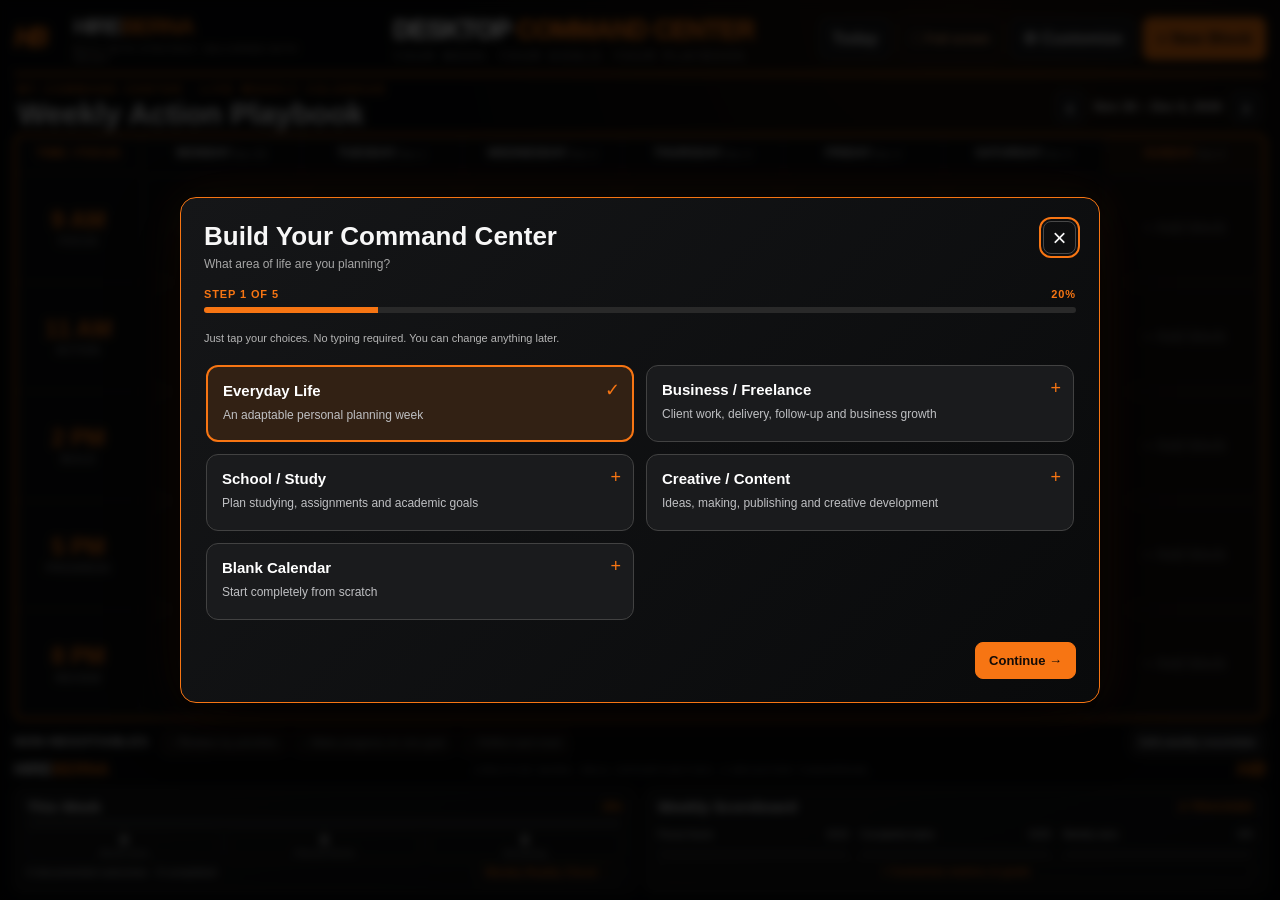
==== commit 7af12ba7: "feat(desktop): immersive seven-day display, readable action cards, compact live scoreboard" ====
--- a/prototype/index.html
+++ b/prototype/index.html
@@ -134,6 +134,171 @@
  .footer-brand strong{font-size:17px}
  .week-picker{gap:5px}
 }
+
+/* DESKTOP DISPLAY MODE v2 — make the seven-day playbook readable at a glance. */
+@media (min-width:801px) {
+  html,body{overflow:hidden}
+  .shell{height:100dvh;min-height:0;max-width:none;padding:10px 14px 8px;gap:6px}
+  .topbar{height:clamp(62px,7.2vh,80px);min-height:0;flex:none;gap:10px;padding-bottom:5px}
+  .brand-name{font-size:clamp(22px,1.75vw,30px)}
+  .app-title strong{font-size:clamp(21px,2vw,33px)}
+  .toolbar{gap:7px}
+  .toolbar button{min-height:38px}
+  .layout{display:flex;flex:1;flex-direction:column;gap:7px;min-height:0;min-width:0}
+  .planner{flex:1;min-height:0;min-width:0;display:flex;flex-direction:column}
+  .planner-heading{padding:3px 4px 7px;flex:none;min-height:clamp(54px,6vh,67px)}
+  .planner-heading h1{font-size:clamp(26px,2.35vw,40px);line-height:1.03}
+  .week-picker{font-size:13px;gap:8px}
+  .calendar-holder{flex:1;min-height:0;overflow:hidden;border:2px solid var(--accent);border-radius:8px}
+  .calendar-grid{height:100%;min-height:0;min-width:0;grid-template-columns:minmax(105px,10%) repeat(7,minmax(0,1fr));grid-template-rows:clamp(36px,4.1vh,45px) repeat(var(--slot-count,5), minmax(0,1fr));gap:1px}
+  .col-header{font-size:clamp(12px,.87vw,15px);padding:5px 2px;text-align:center;line-height:1.3}
+  .col-header small{display:inline-block;font-size:clamp(10px,.68vw,12px);margin-left:2px!important}
+  .time-label{padding:4px 3px;min-height:0;display:flex;flex-direction:column;align-items:center;justify-content:center;gap:4px}
+  .time-label strong{font-size:clamp(21px,1.8vw,31px);line-height:1.05}
+  .time-label small{font-size:clamp(10px,.7vw,12px);letter-spacing:1px}
+  .calendar-cell{padding:4px;min-height:0;overflow:hidden}
+  .task-card{display:flex;flex-direction:column;gap:3px;padding:6px 7px;min-height:0;height:100%;overflow:hidden;border-radius:7px}
+  .card-title{flex:none;border:1px solid var(--accent);border-radius:5px;max-width:100%;color:var(--accent);font-weight:900;text-align:center;font-size:clamp(12px,.90vw,15px);line-height:1.18;padding:3px 3px;overflow-wrap:break-word}
+  .card-desc{flex:1;min-height:0;display:-webkit-box;-webkit-box-orient:vertical;-webkit-line-clamp:3;overflow:hidden;font-size:clamp(11.5px,.83vw,14px);line-height:1.25;color:#f0f0f0;white-space:normal}
+  .card-target{flex:none;color:#ffbd80;font-weight:850;line-height:1.2;font-size:clamp(10.5px,.75vw,12px);-webkit-line-clamp:2;min-height:0;padding-right:13px}
+  .card-cardcheck{font-size:13px;width:15px;height:15px;line-height:14px;right:4px;bottom:3px}
+  .bottom-bar{flex:none;min-height:22px;margin-top:4px;align-items:center}
+  .bottom-bar strong{font-size:clamp(13px,1.05vw,18px)}
+  .bottom-bar .muted{font-size:11px}
+  .nonneg-strip{flex:none;min-height:29px;max-height:34px;gap:7px;padding-top:1px;overflow-x:auto}
+  .nonneg-chip{padding:5px 9px;font-size:11px}
+  .footer-brand{flex:none;min-height:21px;padding-top:1px}
+  .footer-brand span:first-child{font-size:16px}
+  .footer-brand strong{font-size:20px}
+  .footer-brand span:nth-child(2){display:block;font-size:9px;letter-spacing:1.8px}
+  /* Compact, always-visible bottom scoreboard: no nested panel scrollbar. */
+  .sidepanel{display:grid;grid-template-columns:1fr 1fr;flex:0 0 clamp(111px,12vh,147px);height:clamp(111px,12vh,147px);min-height:0;gap:10px;overflow:hidden;padding:0}
+  .sidepanel>.panel:nth-child(1){order:2;display:flex;flex-direction:column}
+  .sidepanel>.panel:nth-child(2){order:1;display:flex;flex-direction:column}
+  .sidepanel>.panel:nth-child(3),.sidepanel>.panel:nth-child(4){display:none}
+  .sidepanel .panel{padding:9px 12px;overflow:hidden;border-radius:8px;min-width:0}
+  .sidepanel .panel-title{margin-bottom:5px;flex:none}
+  .sidepanel .panel-title h2{font-size:15px}
+  .sidepanel .panel-title .accent{font-size:13px}
+  .sidepanel #scoreboard{display:grid;grid-template-columns:repeat(3,minmax(0,1fr));grid-auto-rows:1fr;gap:6px 12px;min-height:0;flex:1}
+  .sidepanel .score-line{display:grid;grid-template-columns:minmax(0,1fr) auto;grid-template-areas:'label value' 'bar bar';grid-template-rows:auto 5px;gap:3px 5px;align-items:center;min-width:0;min-height:0}
+  .sidepanel .score-label{grid-area:label;font-size:clamp(10px,.75vw,13px);overflow:hidden;text-overflow:ellipsis;white-space:nowrap}
+  .sidepanel .score-value{grid-area:value;font-size:11px;white-space:nowrap}
+  .sidepanel .score-track{grid-area:bar;height:5px;min-width:0}
+  .sidepanel .full-link{font-size:11px;padding:4px 8px;margin-top:4px;flex:none}
+  .sidepanel .progress-track{height:6px;flex:none}
+  .sidepanel .stats-grid{display:grid;grid-template-columns:repeat(3,minmax(0,1fr));margin-top:6px;gap:7px;min-height:0}
+  .sidepanel .stats-grid>div{padding:5px 4px;gap:1px;min-width:0}
+  .sidepanel .stats-grid strong{font-size:19px;line-height:1.1}
+  .sidepanel .stats-grid small{font-size:10px}
+  .sidepanel .reality-stats{font-size:11px;margin-top:4px;text-align:center}
+  .sidepanel #weeklyReview{margin-top:auto}
+  .display-btn{border:1px solid #6d432b;border-radius:7px;color:#ffb57c;background:#191512;font-size:12px;font-weight:800;cursor:pointer;padding:8px 11px;white-space:nowrap}
+  .display-btn:hover{border-color:var(--accent);background:#352016}
+  .task-card:focus-visible{outline:2px solid #fff;outline-offset:-2px}
+}
+@media (min-width:801px) and (max-height:830px) {
+  .shell{padding:5px 11px 4px;gap:4px}
+  .topbar{height:61px;padding-bottom:3px}
+  .planner-heading{min-height:51px;padding:1px 4px 4px}
+  .planner-heading h1{font-size:clamp(25px,2vw,32px)}
+  .calendar-grid{grid-template-rows:33px repeat(var(--slot-count,5),minmax(0,1fr))}
+  .calendar-cell{padding:3px}
+  .task-card{padding:3px 5px;gap:2px}
+  .card-title{font-size:clamp(11.5px,.87vw,13px);padding:2px 2px}
+  .card-desc{font-size:clamp(11px,.80vw,12.5px);line-height:1.19;-webkit-line-clamp:2}
+  .card-target{font-size:clamp(10px,.72vw,11px);line-height:1.13;-webkit-line-clamp:1}
+  .bottom-bar{min-height:19px;margin-top:1px}
+  .nonneg-strip{min-height:26px;max-height:27px;padding-top:0}
+  .nonneg-chip{padding:3px 7px;font-size:10px}
+  .footer-brand{min-height:16px;padding-top:0}
+  .footer-brand span:first-child{font-size:14px}
+  .footer-brand strong{font-size:16px}
+  .sidepanel{flex-basis:103px;height:103px}
+  .sidepanel .panel{padding:6px 10px}
+  .sidepanel .panel-title h2{font-size:14px}
+  .sidepanel .stats-grid{margin-top:4px}
+  .sidepanel .stats-grid>div{padding:2px 4px}
+  .sidepanel .stats-grid strong{font-size:16px}
+  .sidepanel .reality-stats{font-size:10px;margin-top:2px}
+  .sidepanel .full-link{font-size:10px;padding:2px 6px;margin-top:2px}
+  .footer-brand span:nth-child(2){font-size:8px}
+  .toolbar .display-btn{padding:6px 8px;font-size:11px}
+}
+@media (min-width:801px) and (max-width:1250px) {
+  .brand-caption{display:none}
+  .app-title strong{font-size:22px}
+  .display-btn{font-size:11px;padding:6px 7px}
+  .task-card{padding-left:4px;padding-right:4px}
+  .card-title{font-size:11.5px}
+  .card-desc{font-size:11.5px}
+  .card-target{font-size:10px}
+}
+@media (min-width:801px) and (max-height:680px) {
+  /* Avoid silently cutting off the calendar in very short windows. */
+  html,body{overflow:auto}
+  .shell{height:auto;min-height:680px}
+}
+@media (max-width:800px){.display-btn{display:none}}
+
+
+/* Fine-tuning after multi-resolution render checks: never let a target obscure an action. */
+@media(min-width:801px){
+ .task-card{display:grid;grid-template-rows:auto minmax(0,1fr) auto;align-content:stretch;gap:3px;overflow:hidden}
+ .card-title{display:block;min-width:0;max-width:100%;white-space:nowrap;text-overflow:ellipsis;overflow:hidden;overflow-wrap:normal;line-height:1.15}
+ .card-desc{min-height:0;max-height:100%;overflow:hidden;display:-webkit-box;-webkit-box-orient:vertical;-webkit-line-clamp:2;align-self:start;line-height:1.24;flex:none}
+ .card-target{display:block;overflow:hidden;white-space:nowrap;text-overflow:ellipsis;max-width:100%;min-width:0;line-height:1.2;flex:none;padding-right:14px}
+ .weekly-actions{display:flex;align-items:center;justify-content:space-between;min-height:19px;margin-top:auto;gap:9px}
+ .weekly-actions .reality-stats{margin:0;text-align:left;white-space:nowrap;overflow:hidden;text-overflow:ellipsis;font-size:11px}
+ .weekly-actions .full-link{margin:0!important;max-width:47%;width:auto;white-space:nowrap;font-size:11px;padding:3px 9px;flex-shrink:0}
+ .sidepanel .stats-grid>div{min-height:0}
+ .sidepanel .stats-grid small{line-height:1.1}
+}
+@media(min-width:801px) and (max-height:830px){
+ .task-card{gap:2px}
+ .card-desc{line-height:1.18}
+ .card-target{line-height:1.1}
+ .weekly-actions{min-height:15px;gap:5px}
+ .weekly-actions .reality-stats{font-size:10px}
+ .weekly-actions .full-link{font-size:10px;padding:1px 7px}
+}
+
+/* A single, readable essentials strip gives task cards additional vertical room. */
+@media(min-width:801px){
+ .planner-heading{min-height:clamp(49px,5.8vh,61px);padding-bottom:4px}
+ .bottom-bar{display:flex;flex:none;min-height:33px;max-height:36px;margin-top:5px;gap:12px;align-items:center}
+ .bottom-bar .nonneg-caption{flex:none;display:flex;gap:2px;align-items:center;white-space:nowrap}
+ .bottom-bar .nonneg-caption strong{font-size:clamp(13px,.96vw,17px)}
+ .bottom-bar .nonneg-caption .muted{display:none}
+ .bottom-bar #nonnegStrip{flex:1;min-height:0;max-height:33px;min-width:0;display:flex;gap:6px;align-items:center;overflow-x:auto;padding:0}
+ .bottom-bar #nonnegStrip .nonneg-chip{flex:none;font-size:11px;padding:6px 8px}
+ .bottom-bar #editNonneg{flex:none;padding:7px 9px;font-size:11px}
+ .footer-brand{min-height:18px;padding-top:0}
+ .sidepanel{flex-basis:clamp(104px,11.4vh,133px);height:clamp(104px,11.4vh,133px)}
+}
+@media(min-width:801px) and (max-height:830px){
+ .bottom-bar{min-height:26px;max-height:29px;margin-top:2px;gap:9px}
+ .bottom-bar #nonnegStrip{max-height:28px}
+ .bottom-bar #nonnegStrip .nonneg-chip{padding:4px 6px;font-size:10px}
+ .bottom-bar #editNonneg{padding:4px 8px;font-size:10px}
+ .footer-brand{min-height:16px}
+ .sidepanel{flex-basis:98px;height:98px}
+ .sidepanel .panel-title{margin-bottom:3px}
+}
+@media(max-width:800px){
+ .bottom-bar{flex-wrap:wrap}
+ .bottom-bar .nonneg-caption{flex:1}
+ .bottom-bar #nonnegStrip{order:3;flex:0 0 100%;min-width:0}
+}
+
+/* Ensure progress counters and labels never overlap in the scoreboard band. */
+@media(min-width:801px){
+ .sidepanel .stats-grid{min-height:0;margin-top:4px;gap:6px}
+ .sidepanel .stats-grid>div{min-height:0;padding:1px 4px;gap:1px;justify-content:center}
+ .sidepanel .stats-grid strong{font-size:clamp(15px,1vw,18px);line-height:1.05}
+ .sidepanel .stats-grid small{font-size:9px;line-height:1.05}
+ .sidepanel .score-line{margin:0}
+}
 </style>
 
 </head>
@@ -147,6 +312,7 @@
       <div class="app-title"><strong>DESKTOP <span>COMMAND CENTER</span></strong><small>YOUR WEEK. YOUR GOALS. YOUR PLAYBOOK.</small></div>
       <div class="toolbar">
         <button class="quiet" id="jumpToday" type="button">Today</button>
+      <button class="display-btn" id="fullScreenDisplay" type="button" title="Use more of your screen to read the weekly calendar" aria-label="Toggle full screen desktop display">⛶ Full screen</button>
         <button class="quiet" id="settingsButton" type="button">⚙ Customize</button>
         <button class="orange-button" id="newTask" type="button">+ New Block</button>
       </div>
@@ -158,13 +324,12 @@
           <div class="week-picker"><button id="prevWeek" class="icon-btn" aria-label="Previous week">‹</button><span id="weekLabel"></span><button id="nextWeek" class="icon-btn" aria-label="Next week">›</button></div>
         </div>
         <div class="calendar-holder"><div class="calendar-grid" id="calendar" aria-label="Seven-day interactive action calendar"></div></div>
-        <div class="bottom-bar"><div><strong>NON-NEGOTIABLES</strong><span class="muted"> • Build momentum, one block at a time</span></div><button class="subtle-button" id="editNonneg">Edit weekly essentials</button></div>
-        <div id="nonnegStrip" class="nonneg-strip"></div>
+        <div class="bottom-bar"><div class="nonneg-caption"><strong>NON-NEGOTIABLES</strong><span class="muted"> • Build momentum, one block at a time</span></div><div id="nonnegStrip" class="nonneg-strip"></div><button class="subtle-button" id="editNonneg">Edit weekly essentials</button></div>
         <div class="footer-brand"><span>HIRE<b>BERNA</b></span><span>CREATIVE WORK. REAL OPPORTUNITIES. A BRIGHTER TOMORROW.</span><strong>HB</strong></div>
       </section>
       <aside class="sidepanel">
         <section class="panel"><div class="panel-title"><h2>Weekly Scoreboard</h2><span id="metricCount" class="accent"></span></div><div id="scoreboard"></div><button type="button" class="full-link" id="editScoreboard">+ Customize metrics & goals</button></section>
-        <section class="panel"><div class="panel-title"><h2>This Week</h2><span id="progressLabel" class="accent">0%</span></div><div class="progress-track"><div id="progressBar" class="progress-fill"></div></div><div class="stats-grid"><div><strong id="doneBlocks">0</strong><small>Blocks done</small></div><div><strong id="totalBlocks">0</strong><small>Planned blocks</small></div><div><strong id="openBlocks">0</strong><small>Remaining</small></div></div><div class="reality-stats" id="actionProofStats">0 documented outcomes</div><button type="button" class="full-link" id="weeklyReview">Weekly Reality Check →</button></section>
+        <section class="panel"><div class="panel-title"><h2>This Week</h2><span id="progressLabel" class="accent">0%</span></div><div class="progress-track"><div id="progressBar" class="progress-fill"></div></div><div class="stats-grid"><div><strong id="doneBlocks">0</strong><small>Blocks done</small></div><div><strong id="totalBlocks">0</strong><small>Planned blocks</small></div><div><strong id="openBlocks">0</strong><small>Remaining</small></div></div><div class="weekly-actions"><div class="reality-stats" id="actionProofStats">0 documented outcomes</div><button type="button" class="full-link" id="weeklyReview">Weekly Reality Check →</button></div></section>
         <section class="panel"><div class="panel-title"><h2>My Essentials</h2><span id="nonnegCount" class="accent"></span></div><div id="nonnegPanel" class="essentials"></div></section>
         <section class="panel helper"><div class="panel-title"><h2>Make it yours</h2></div><p>Change your tasks, times, theme and metrics. Everything here is editable—even on Free.</p><button type="button" class="full-link" id="openSetup">Open easy setup →</button></section>
       </aside>
@@ -566,7 +731,7 @@
 function draw(){applyTheme();$('.eyebrow').textContent=state.profile.name.toUpperCase()+' · LIVE WEEKLY CALENDAR';$('#weekLabel').textContent=dateTitle();renderCalendar();renderScoreboard();renderEssentials()}
 function renderCalendar(){const week=weekRecord();const calendar=$('#calendar');calendar.style.setProperty('--slot-count',String(state.slots.length));calendar.innerHTML='';let top=document.createElement('div');top.className='col-header';top.style.color='var(--accent)';top.textContent='TIME / FOCUS';calendar.append(top);
 for(let day=0;day<7;day++){const d=addDays(fromKey(selectedWeek),day),h=document.createElement('div');h.className='col-header'+(localDateKey(d)===localDateKey(new Date())?' today':'');h.innerHTML=`${DAY_NAMES[day].toUpperCase()}<br><small style="font-weight:400;color:#999;margin-left:4px">${esc(d.toLocaleDateString(undefined,{month:'short',day:'numeric'}))}</small>`;calendar.append(h)}
-state.slots.forEach((slot,row)=>{const label=document.createElement('div');label.className='time-label';label.innerHTML=`<strong>${esc(timeLabel(slot.time))}</strong><small>${esc(slot.label)}</small>`;calendar.append(label);for(let day=0;day<7;day++){const cell=document.createElement('div');cell.className='calendar-cell'+(localDateKey(addDays(fromKey(selectedWeek),day))===localDateKey(new Date())?' is-today':'');const tasks=state.tasks.filter(t=>t.day===day&&t.slot===row);if(!tasks.length){const empty=document.createElement('button');empty.className='empty-card';empty.textContent='+ Add block';empty.title='Add a block';empty.onclick=()=>openEditor(null,day,row);cell.append(empty)}else{tasks.forEach(t=>{const b=document.createElement('button');b.className='task-card'+(week.complete[t.id]?' done':'');b.innerHTML=`<span class="card-title">${esc(t.title)}</span><span class="card-desc">${esc(t.description||t.objective)}</span><span class="card-target">${t.target?'TARGET: '+esc(t.target):'ADD A CLEAR TARGET'}</span><span class="card-cardcheck" aria-hidden="true">${week.complete[t.id]?'✓':'○'}</span>`;b.onclick=()=>openTask(t.id);cell.append(b)});if(tasks.length>1)cell.style.overflowY='auto'}calendar.append(cell)}});
+state.slots.forEach((slot,row)=>{const label=document.createElement('div');label.className='time-label';label.innerHTML=`<strong>${esc(timeLabel(slot.time))}</strong><small>${esc(slot.label)}</small>`;calendar.append(label);for(let day=0;day<7;day++){const cell=document.createElement('div');cell.className='calendar-cell'+(localDateKey(addDays(fromKey(selectedWeek),day))===localDateKey(new Date())?' is-today':'');const tasks=state.tasks.filter(t=>t.day===day&&t.slot===row);if(!tasks.length){const empty=document.createElement('button');empty.className='empty-card';empty.textContent='+ Add block';empty.title='Add a block';empty.onclick=()=>openEditor(null,day,row);cell.append(empty)}else{tasks.forEach(t=>{const b=document.createElement('button');b.className='task-card'+(week.complete[t.id]?' done':'');b.innerHTML=`<span class="card-title">${esc(t.title)}</span><span class="card-desc">${esc(t.description||t.objective)}</span><span class="card-target">${t.target?'TARGET: '+esc(t.target):'ADD A CLEAR TARGET'}</span><span class="card-cardcheck" aria-hidden="true">${week.complete[t.id]?'✓':'○'}</span>`;b.setAttribute('aria-label',`${t.title}. ${t.description||t.objective}. Target: ${t.target||'not set'}. Open instructions and checklist.`);b.title=`${t.title} — ${t.description||t.objective} — Target: ${t.target||'not set'}`;b.onclick=()=>openTask(t.id);cell.append(b)});if(tasks.length>1)cell.style.overflowY='auto'}calendar.append(cell)}});
 const total=state.tasks.length,done=state.tasks.filter(t=>week.complete[t.id]).length;$('#doneBlocks').textContent=done;$('#totalBlocks').textContent=total;$('#openBlocks').textContent=total-done;const p=total?Math.round(done/total*100):0;$('#progressLabel').textContent=p+'%';$('#progressBar').style.width=p+'%';$('#actionProofStats').textContent=state.tasks.filter(t=>week.complete[t.id]&&week.proofs?.[t.id]?.level==='documented').length+' documented outcomes · '+state.tasks.filter(t=>week.complete[t.id]).length+' completed';}
 function renderScoreboard(){const week=weekRecord();$('#metricCount').textContent=state.metrics.length+' TRACKED';$('#scoreboard').innerHTML=state.metrics.map(m=>{const value=m.id==='tasks'?state.tasks.filter(t=>week.complete[t.id]).length:(Number(week.metrics[m.id])||0),target=Number(m.target)||0,percent=target?Math.min(100,Math.max(0,value/target*100)):0;return `<div class="score-line"><span class="score-label" title="${esc(m.name)}">${esc(m.name)}</span><div class="score-track"><div class="score-fill" style="width:${percent}%"></div></div><span class="score-value">${esc(String(value))}/${esc(String(target))}</span></div>`}).join('')||'<p class="small-hint">Add a metric to begin tracking your wins.</p>'}
 function renderEssentials(){const week=weekRecord();const count=state.essentials.filter(e=>week.nonneg[e.id]).length;$('#nonnegCount').textContent=`${count}/${state.essentials.length}`;$('#nonnegPanel').innerHTML=state.essentials.map(e=>`<label><input type="checkbox" data-nonneg="${esc(e.id)}" ${week.nonneg[e.id]?'checked':''}/><span>${esc(e.name)}</span></label>`).join('')||'<p class="small-hint">Add essentials in Setup.</p>';$('#nonnegStrip').innerHTML=state.essentials.map(e=>`<button class="nonneg-chip ${week.nonneg[e.id]?'hit':''}" data-nonneg-btn="${esc(e.id)}">${week.nonneg[e.id]?'✓':'○'} ${esc(e.name)}</button>`).join('')}
@@ -767,7 +932,8 @@
  }
  drawWizard();
 }
-$('#calendar').addEventListener('click',()=>{});$('#prevWeek').onclick=()=>{selectedWeek=localDateKey(addDays(fromKey(selectedWeek),-7));draw()};$('#nextWeek').onclick=()=>{selectedWeek=localDateKey(addDays(fromKey(selectedWeek),7));draw()};$('#jumpToday').onclick=()=>{selectedWeek=localDateKey(beginningOfWeek());draw()};$('#newTask').onclick=()=>openEditor();$('#settingsButton').onclick=()=>openSettings('appearance');$('#openSetup').onclick=()=>openSettings('schedule');$('#editScoreboard').onclick=()=>openSettings('goals');$('#weeklyReview').onclick=openWeeklyReview;$('#editNonneg').onclick=()=>openSettings('essentials');$('#nonnegPanel').onchange=e=>{if(e.target.matches('[data-nonneg]'))setNonneg(e.target.dataset.nonneg,e.target.checked)};$('#nonnegStrip').onclick=e=>{const btn=e.target.closest('[data-nonneg-btn]');if(btn){const key=btn.dataset.nonnegBtn;setNonneg(key,!weekRecord().nonneg[key])}};$('#overlay').addEventListener('click',e=>{if(e.target===$('#overlay'))closeModal()});document.addEventListener('keydown',e=>{if(e.key==='Escape'&&!$('#overlay').classList.contains('hidden'))closeModal()});
+$('#calendar').addEventListener('click',()=>{});$('#prevWeek').onclick=()=>{selectedWeek=localDateKey(addDays(fromKey(selectedWeek),-7));draw()};$('#nextWeek').onclick=()=>{selectedWeek=localDateKey(addDays(fromKey(selectedWeek),7));draw()};$('#jumpToday').onclick=()=>{selectedWeek=localDateKey(beginningOfWeek());draw()};
+const fullscreenButton=$('#fullScreenDisplay');if(fullscreenButton){fullscreenButton.onclick=async()=>{try{if(document.fullscreenElement){await document.exitFullscreen()}else{await document.documentElement.requestFullscreen()}}catch(e){toast('Full screen is unavailable here. Try F11 in your browser.')}};document.addEventListener('fullscreenchange',()=>{fullscreenButton.textContent=document.fullscreenElement?'⛶ Exit full screen':'⛶ Full screen'})}$('#newTask').onclick=()=>openEditor();$('#settingsButton').onclick=()=>openSettings('appearance');$('#openSetup').onclick=()=>openSettings('schedule');$('#editScoreboard').onclick=()=>openSettings('goals');$('#weeklyReview').onclick=openWeeklyReview;$('#editNonneg').onclick=()=>openSettings('essentials');$('#nonnegPanel').onchange=e=>{if(e.target.matches('[data-nonneg]'))setNonneg(e.target.dataset.nonneg,e.target.checked)};$('#nonnegStrip').onclick=e=>{const btn=e.target.closest('[data-nonneg-btn]');if(btn){const key=btn.dataset.nonnegBtn;setNonneg(key,!weekRecord().nonneg[key])}};$('#overlay').addEventListener('click',e=>{if(e.target===$('#overlay'))closeModal()});document.addEventListener('keydown',e=>{if(e.key==='Escape'&&!$('#overlay').classList.contains('hidden'))closeModal()});
 state=load();
 const previousGuidesImproved=state.tasks.reduce((n,t)=>n+(improveGuideIfGeneric(t)?1:0),0);
 const agendaImproved=upgradeGeneratedCalendar();
@@ -777,4 +943,4 @@
 
 </script>
 </body>
-</html>+</html>
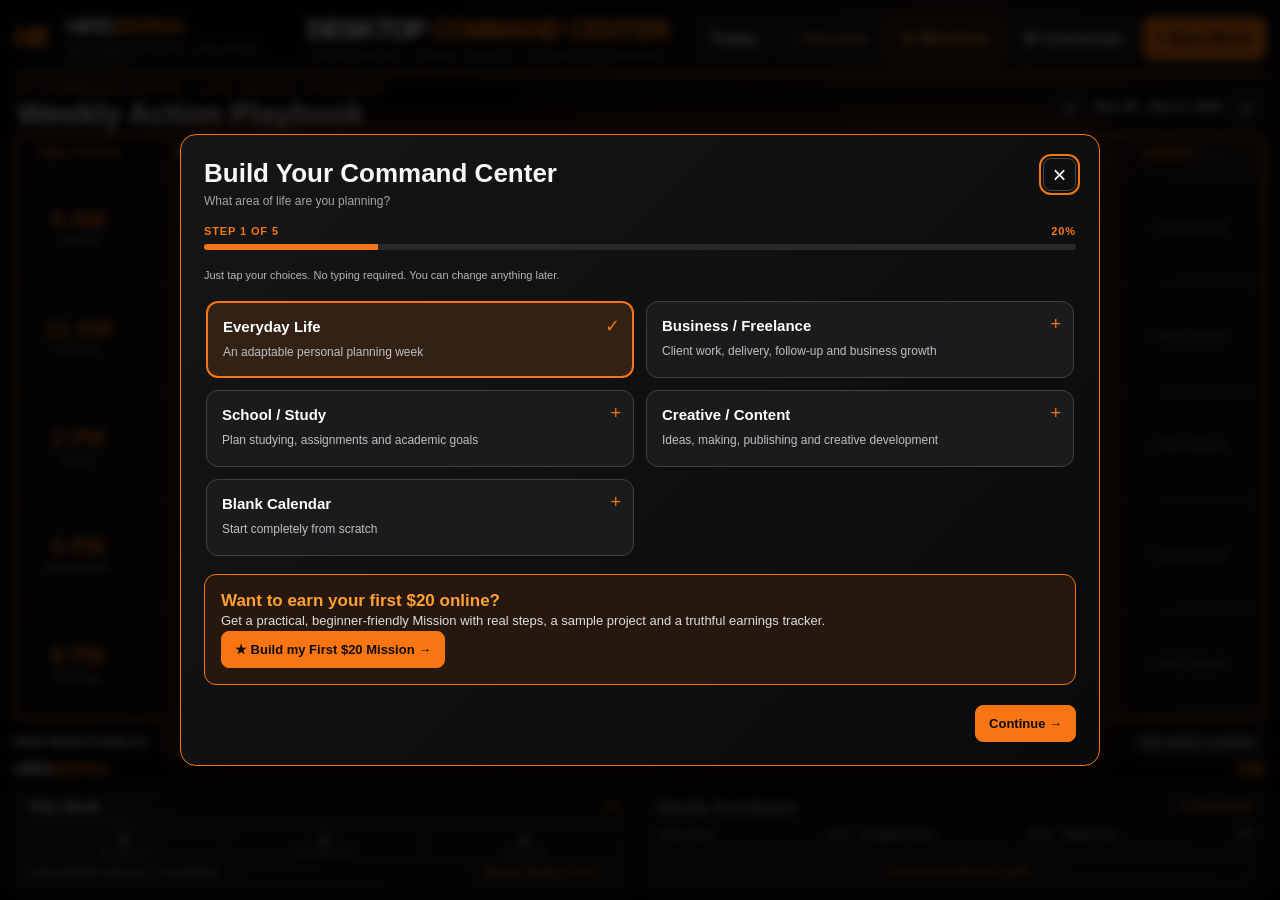
==== commit dd226cfb: "feat(missions): first $20 guided playbook and reality-based outcomes" ====
--- a/prototype/index.html
+++ b/prototype/index.html
@@ -299,6 +299,32 @@
  .sidepanel .stats-grid small{font-size:9px;line-height:1.05}
  .sidepanel .score-line{margin:0}
 }
+
+/* Mission Builder V1: same calendar, stronger outcome-based coaching. */
+.mission-btn{border:1px solid var(--accent);background:#2c1b0e;color:#ffae55;font-weight:900;border-radius:9px;padding:10px 13px;white-space:nowrap}
+.mission-btn:hover{background:#40250f;color:#fff}
+.task-card.mission-optional{opacity:.76;border-color:#51433b;background:#121416}
+.task-card.mission-optional .card-title{color:#b6b4b1}
+.task-card.mission-optional .card-target{color:#aaa29a}
+.task-card.mission-core{border-color:var(--accent);background:linear-gradient(145deg,#2a1a11,#131416 65%)}
+.task-card.mission-core .card-title{color:#ffb357}
+.mission-summary-card,.mission-hero{border:1px solid var(--accent);border-radius:12px;background:linear-gradient(130deg,#2b1a11,#101214 75%);padding:18px;margin:10px 0;color:var(--fg)}
+.mission-summary-card h3{color:#ffa131;margin:0 0 10px;font-size:21px}.mission-summary-card p{line-height:1.55;margin:8px 0;font-size:14px}
+.mission-summary-card strong,.mission-hero strong{color:#fff}
+.mission-compact-step{border-bottom:1px solid #303030;padding:6px 0;margin:0;font-size:13px}
+.mission-compact-step strong{color:#ff9a31}.mission-compact-step span{color:#c9c9c9}
+.mission-section-title{font-size:15px;margin:18px 0 10px;color:#ff962a}
+.mission-hero strong{display:block;font-size:34px;line-height:1.35}.mission-hero strong small{font-size:16px;font-weight:500;color:#bbb}
+.mission-kicker{display:block;font-size:12px;font-weight:800;color:#ff962a;letter-spacing:1.5px}
+.mission-track{height:12px;border-radius:12px;background:#39322b;overflow:hidden;margin-top:10px}.mission-track>div{background:var(--accent);height:100%;transition:width .25s}
+.mission-hero p{color:#ccc;font-size:13px}
+.mission-totals{display:grid;grid-template-columns:repeat(5,minmax(0,1fr));gap:8px;margin:12px 0}
+.mission-totals strong{border:1px solid #58402d;border-radius:8px;padding:10px 6px;text-align:center;background:#1c1d1e;font-size:12px;color:#ffad57}
+.mission-fields{display:grid;grid-template-columns:repeat(2,minmax(0,1fr));gap:8px 15px}
+@media(max-width:1250px){.mission-btn{padding:8px 9px;font-size:12px}.toolbar{gap:5px}}
+@media(max-width:680px){.mission-totals{grid-template-columns:repeat(2,minmax(0,1fr))}.mission-fields{grid-template-columns:1fr}}
+
+.mission-welcome-choice{border:1px solid var(--accent);border-radius:12px;background:#27180f;padding:16px;margin:14px 0}.mission-welcome-choice strong{color:#ffa132;font-size:17px}.mission-welcome-choice p{color:#ddd;font-size:13px;line-height:1.5}
 </style>
 
 </head>
@@ -313,6 +339,7 @@
       <div class="toolbar">
         <button class="quiet" id="jumpToday" type="button">Today</button>
       <button class="display-btn" id="fullScreenDisplay" type="button" title="Use more of your screen to read the weekly calendar" aria-label="Toggle full screen desktop display">⛶ Full screen</button>
+        <button class="mission-btn" id="missionOpen" type="button" title="Build or review a guided Mission">★ Missions</button>
         <button class="quiet" id="settingsButton" type="button">⚙ Customize</button>
         <button class="orange-button" id="newTask" type="button">+ New Block</button>
       </div>
@@ -728,12 +755,12 @@
 function applyTheme(){document.documentElement.style.setProperty('--accent',safeColor(state.profile.accent));document.body.style.backgroundColor=state.profile.background==='paper'?'#171717':'#08090a';let p=$('#brandPicture');if(p){p.innerHTML='';const image=sanitizeImage(state.profile.logo);if(image){const img=document.createElement('img');img.src=image;img.alt='Custom logo';img.style.cssText='max-width:49px;max-height:46px;object-fit:contain';p.appendChild(img)}else{p.textContent='HB'}}}
 function toast(message){const el=$('#toast');el.textContent=message;el.style.display='block';clearTimeout(toastTimeout);toastTimeout=setTimeout(()=>el.style.display='none',3500)}
 const dateTitle=()=>{const d=fromKey(selectedWeek),e=addDays(d,6);const a=d.toLocaleDateString(undefined,{month:'short',day:'numeric'});const b=e.toLocaleDateString(undefined,{month:'short',day:'numeric',year:'numeric'});return `${a} – ${b}`};
-function draw(){applyTheme();$('.eyebrow').textContent=state.profile.name.toUpperCase()+' · LIVE WEEKLY CALENDAR';$('#weekLabel').textContent=dateTitle();renderCalendar();renderScoreboard();renderEssentials()}
-function renderCalendar(){const week=weekRecord();const calendar=$('#calendar');calendar.style.setProperty('--slot-count',String(state.slots.length));calendar.innerHTML='';let top=document.createElement('div');top.className='col-header';top.style.color='var(--accent)';top.textContent='TIME / FOCUS';calendar.append(top);
+function draw(){applyTheme();renderMissionUi();$('.eyebrow').textContent=state.profile.name.toUpperCase()+' · LIVE WEEKLY CALENDAR';$('#weekLabel').textContent=dateTitle();renderCalendar();renderScoreboard();renderEssentials()}
+function renderCalendar(){const week=weekRecord();const visible=missionVisibleTasks();const calendar=$('#calendar');calendar.style.setProperty('--slot-count',String(state.slots.length));calendar.innerHTML='';let top=document.createElement('div');top.className='col-header';top.style.color='var(--accent)';top.textContent='TIME / FOCUS';calendar.append(top);
 for(let day=0;day<7;day++){const d=addDays(fromKey(selectedWeek),day),h=document.createElement('div');h.className='col-header'+(localDateKey(d)===localDateKey(new Date())?' today':'');h.innerHTML=`${DAY_NAMES[day].toUpperCase()}<br><small style="font-weight:400;color:#999;margin-left:4px">${esc(d.toLocaleDateString(undefined,{month:'short',day:'numeric'}))}</small>`;calendar.append(h)}
-state.slots.forEach((slot,row)=>{const label=document.createElement('div');label.className='time-label';label.innerHTML=`<strong>${esc(timeLabel(slot.time))}</strong><small>${esc(slot.label)}</small>`;calendar.append(label);for(let day=0;day<7;day++){const cell=document.createElement('div');cell.className='calendar-cell'+(localDateKey(addDays(fromKey(selectedWeek),day))===localDateKey(new Date())?' is-today':'');const tasks=state.tasks.filter(t=>t.day===day&&t.slot===row);if(!tasks.length){const empty=document.createElement('button');empty.className='empty-card';empty.textContent='+ Add block';empty.title='Add a block';empty.onclick=()=>openEditor(null,day,row);cell.append(empty)}else{tasks.forEach(t=>{const b=document.createElement('button');b.className='task-card'+(week.complete[t.id]?' done':'');b.innerHTML=`<span class="card-title">${esc(t.title)}</span><span class="card-desc">${esc(t.description||t.objective)}</span><span class="card-target">${t.target?'TARGET: '+esc(t.target):'ADD A CLEAR TARGET'}</span><span class="card-cardcheck" aria-hidden="true">${week.complete[t.id]?'✓':'○'}</span>`;b.setAttribute('aria-label',`${t.title}. ${t.description||t.objective}. Target: ${t.target||'not set'}. Open instructions and checklist.`);b.title=`${t.title} — ${t.description||t.objective} — Target: ${t.target||'not set'}`;b.onclick=()=>openTask(t.id);cell.append(b)});if(tasks.length>1)cell.style.overflowY='auto'}calendar.append(cell)}});
-const total=state.tasks.length,done=state.tasks.filter(t=>week.complete[t.id]).length;$('#doneBlocks').textContent=done;$('#totalBlocks').textContent=total;$('#openBlocks').textContent=total-done;const p=total?Math.round(done/total*100):0;$('#progressLabel').textContent=p+'%';$('#progressBar').style.width=p+'%';$('#actionProofStats').textContent=state.tasks.filter(t=>week.complete[t.id]&&week.proofs?.[t.id]?.level==='documented').length+' documented outcomes · '+state.tasks.filter(t=>week.complete[t.id]).length+' completed';}
-function renderScoreboard(){const week=weekRecord();$('#metricCount').textContent=state.metrics.length+' TRACKED';$('#scoreboard').innerHTML=state.metrics.map(m=>{const value=m.id==='tasks'?state.tasks.filter(t=>week.complete[t.id]).length:(Number(week.metrics[m.id])||0),target=Number(m.target)||0,percent=target?Math.min(100,Math.max(0,value/target*100)):0;return `<div class="score-line"><span class="score-label" title="${esc(m.name)}">${esc(m.name)}</span><div class="score-track"><div class="score-fill" style="width:${percent}%"></div></div><span class="score-value">${esc(String(value))}/${esc(String(target))}</span></div>`}).join('')||'<p class="small-hint">Add a metric to begin tracking your wins.</p>'}
+state.slots.forEach((slot,row)=>{const label=document.createElement('div');label.className='time-label';label.innerHTML=`<strong>${esc(timeLabel(slot.time))}</strong><small>${esc(slot.label)}</small>`;calendar.append(label);for(let day=0;day<7;day++){const cell=document.createElement('div');cell.className='calendar-cell'+(localDateKey(addDays(fromKey(selectedWeek),day))===localDateKey(new Date())?' is-today':'');const tasks=visible.filter(t=>t.day===day&&t.slot===row);if(!tasks.length){const empty=document.createElement('button');empty.className='empty-card';empty.textContent='+ Add block';empty.title='Add a block';empty.onclick=()=>openEditor(null,day,row);cell.append(empty)}else{tasks.forEach(t=>{const b=document.createElement('button');b.className='task-card'+(week.complete[t.id]?' done':'')+(t.missionOptional?' mission-optional':'')+(t.missionCore?' mission-core':'');b.innerHTML=`<span class="card-title">${esc(t.title)}</span><span class="card-desc">${esc(t.description||t.objective)}</span><span class="card-target">${t.target?'TARGET: '+esc(t.target):'ADD A CLEAR TARGET'}</span><span class="card-cardcheck" aria-hidden="true">${week.complete[t.id]?'✓':'○'}</span>`;b.setAttribute('aria-label',`${t.title}. ${t.description||t.objective}. Target: ${t.target||'not set'}. Open instructions and checklist.`);b.title=`${t.title} — ${t.description||t.objective} — Target: ${t.target||'not set'}`;b.onclick=()=>openTask(t.id);cell.append(b)});if(tasks.length>1)cell.style.overflowY='auto'}calendar.append(cell)}});
+const countable=missionCountable(),total=countable.length,done=countable.filter(t=>week.complete[t.id]).length;$('#doneBlocks').textContent=done;$('#totalBlocks').textContent=total;$('#openBlocks').textContent=total-done;const p=total?Math.round(done/total*100):0;$('#progressLabel').textContent=p+'%';$('#progressBar').style.width=p+'%';$('#actionProofStats').textContent=countable.filter(t=>week.complete[t.id]&&week.proofs?.[t.id]?.level==='documented').length+' documented outcomes · '+done+' completed';}
+function renderScoreboard(){const week=weekRecord();if(state.mission){const totals=missionSummary();$('#metricCount').textContent='MISSION · REAL RESULTS';const lines=[['Prospects',totals.prospects,10,''],['Offers sent',totals.offers,5,''],['Money received',totals.paid,20,'$']];$('#scoreboard').innerHTML=lines.map(([label,val,target,prefix])=>`<div class="score-line"><span class="score-label">${esc(label)}</span><div class="score-track"><div class="score-fill" style="width:${Math.min(100,100*val/target)}%"></div></div><span class="score-value">${prefix}${esc(String(val))}/${prefix}${target}</span></div>`).join('');return;}$('#metricCount').textContent=state.metrics.length+' TRACKED';$('#scoreboard').innerHTML=state.metrics.map(m=>{const value=m.id==='tasks'?state.tasks.filter(t=>week.complete[t.id]).length:(Number(week.metrics[m.id])||0),target=Number(m.target)||0,percent=target?Math.min(100,Math.max(0,value/target*100)):0;return `<div class="score-line"><span class="score-label" title="${esc(m.name)}">${esc(m.name)}</span><div class="score-track"><div class="score-fill" style="width:${percent}%"></div></div><span class="score-value">${esc(String(value))}/${esc(String(target))}</span></div>`}).join('')||'<p class="small-hint">Add a metric to begin tracking your wins.</p>'}
 function renderEssentials(){const week=weekRecord();const count=state.essentials.filter(e=>week.nonneg[e.id]).length;$('#nonnegCount').textContent=`${count}/${state.essentials.length}`;$('#nonnegPanel').innerHTML=state.essentials.map(e=>`<label><input type="checkbox" data-nonneg="${esc(e.id)}" ${week.nonneg[e.id]?'checked':''}/><span>${esc(e.name)}</span></label>`).join('')||'<p class="small-hint">Add essentials in Setup.</p>';$('#nonnegStrip').innerHTML=state.essentials.map(e=>`<button class="nonneg-chip ${week.nonneg[e.id]?'hit':''}" data-nonneg-btn="${esc(e.id)}">${week.nonneg[e.id]?'✓':'○'} ${esc(e.name)}</button>`).join('')}
 function setNonneg(item,value){weekRecord().nonneg[item]=value;save();draw()}
 const openModal=(html,wide=false)=>{const ov=$('#overlay');ov.classList.remove('hidden');ov.setAttribute('aria-hidden','false');ov.innerHTML=`<div class="modal ${wide?'wide':''}" role="dialog" aria-modal="true" aria-label="BernAPlan dialog">${html}</div>`;ov.querySelector('.close-btn')?.addEventListener('click',closeModal);ov.querySelector('input,button,textarea,select')?.focus()};
@@ -761,7 +788,7 @@
 function openTask(taskId){
  const t=state.tasks.find(t=>t.id===taskId);if(!t)return;
  activeTask=taskId;const week=weekRecord(),checks=week.checks[t.id]||[],proof=week.proofs[t.id];
- const duration=slotEnd(t.slot),subtitle=`${DAY_NAMES[t.day]} • ${timeLabel(state.slots[t.slot].time)} – ${timeLabel(duration)} • ${t.kind}`;
+ const duration=t.missionId==='first20'&&state.mission?missionEnd(t):slotEnd(t.slot),subtitle=`${DAY_NAMES[t.day]} • ${timeLabel(state.slots[t.slot].time)} – ${timeLabel(duration)} • ${t.missionOptional?'Optional 5-minute activity':(t.missionCore?'Mission milestone':t.kind)}`;
  const proofMessage=week.complete[t.id]?(proof?.level==='documented'?'Documented result saved — user-provided, not independently verified.':'Completed by self-report; no evidence recorded.'):'Completion is not recorded yet.';
  openModal(head(t.title,subtitle)+`
  <div class="action-heading"><div><strong>YOUR ACTION COACH</strong><p>Start small. Work one step at a time. Show what you finished.</p></div><button type="button" id="startBlock" class="primary-btn">▶ Start Block</button></div>
@@ -778,7 +805,7 @@
   <div class="section-box"><h3>▤ Your Notes</h3><div class="field"><textarea id="taskNotes" placeholder="Results, ideas, links or next steps…">${esc(week.notes[t.id]||'')}</textarea></div><button type="button" id="saveNotes" class="secondary-btn">Save notes</button></div>
   <div class="section-box proof-summary"><h3>◉ Completion & accountability</h3><p>${esc(proofMessage)}</p>${proof?.result?`<p><strong>Recorded:</strong> ${esc(proof.result)}</p>`:''}<p class="small-hint">${esc(taskProofQuestion(t))}</p></div>
  </div></div>
- <div class="modal-actions"><button id="markDone" type="button" class="primary-btn">${week.complete[t.id]?'↩ Undo completion':'✓ Show my results & finish'}</button><button id="editThisTask" type="button" class="secondary-btn">✎ Edit block</button><button id="logProgress" type="button" class="secondary-btn">＋ Log a number</button>${t.kind!=='task'?'<button id="exportIcs" class="secondary-btn">↓ Export calendar event</button>':''}</div>`,true);
+ <div class="modal-actions"><button id="markDone" type="button" class="primary-btn">${week.complete[t.id]?'↩ Undo completion':'✓ Show my results & finish'}</button><button id="editThisTask" type="button" class="secondary-btn">✎ Edit block</button><button id="logProgress" type="button" class="secondary-btn">${state.mission&&t.missionId==='first20'?'＋ Log mission results':'＋ Log a number'}</button>${t.kind!=='task'?'<button id="exportIcs" class="secondary-btn">↓ Export calendar event</button>':''}</div>`,true);
  const updateCoach=()=>{
   const c=week.checks[t.id]||(week.checks[t.id]=[]), remaining=(t.checklist||[]).findIndex((_,i)=>!c[i]);
   $('#checkCount').textContent=`(${(t.checklist||[]).filter((_,i)=>!!c[i]).length}/${(t.checklist||[]).length})`;
@@ -793,7 +820,7 @@
  $('#startBlock').onclick=()=>{week.notes[t.id]=$('#taskNotes').value;save();openFocusTask(t.id)};
  $('#getUnstuck').onclick=()=>{week.notes[t.id]=$('#taskNotes').value;save();openMotivation(t.id)};
  $('#markDone').onclick=()=>{week.notes[t.id]=$('#taskNotes').value;if(week.complete[t.id]){week.complete[t.id]=false;save();draw();openTask(t.id);toast('Completion undone. Your evidence is kept for your records.')}else{save();openCompleteTask(t.id)}};
- $('#editThisTask').onclick=()=>openEditor(t);$('#logProgress').onclick=()=>openLog(t.id);
+ $('#editThisTask').onclick=()=>openEditor(t);$('#logProgress').onclick=()=>state.mission&&t.missionId==='first20'?openMissionLog(t.id):openLog(t.id);
  if(t.kind!=='task')$('#exportIcs').onclick=()=>exportCalendarEvent(t);
 }
 function openFocusTask(taskId){
@@ -856,12 +883,12 @@
   if(level==='documented'&&!result&&!link){toast('Write down what you finished or add a supporting link.');$('#proofResult').focus();return;}
   week.complete[t.id]=true;week.proofs[t.id]={level,result:level==='documented'?result:'',link:level==='documented'?link:'',recordedAt:new Date().toISOString(),prompt:question};
   if(level==='documented'&&result)week.notes[t.id]=[week.notes[t.id]||'',result].filter(Boolean).join('\n') .slice(0,12000);
-  save();draw();closeModal();toast(level==='documented'?'Outcome documented. Nice work following through!':'Task recorded as self-reported completion.');
+  save();draw();closeModal();toast(level==='documented'?'Outcome documented. Nice work following through!':'Task recorded as self-reported completion.');if(state.mission&&t.missionCore)openMissionLog();
  }
  $('#saveEvidence').onclick=()=>finish('documented');$('#selfReport').onclick=()=>finish('self');$('#proofBack').onclick=()=>openTask(t.id);
 }
 function openWeeklyReview(){
- const week=weekRecord(),existing=week.review||{},all=state.tasks.length,finished=state.tasks.filter(t=>week.complete[t.id]).length,documented=state.tasks.filter(t=>week.complete[t.id]&&week.proofs[t.id]?.level==='documented').length;
+ const week=weekRecord(),existing=week.review||{},tasks=missionCountable(),all=tasks.length,finished=tasks.filter(t=>week.complete[t.id]).length,documented=tasks.filter(t=>week.complete[t.id]&&week.proofs[t.id]?.level==='documented').length;
  const rate=all?finished/all:0;
  const suggestion=rate<.35?'Consider reducing next week to two or three essential blocks per day. Consistency starts with a realistic plan.':rate<.75?'You made progress. Choose one frequent obstacle to address and leave buffer time between tasks.':'Your follow-through was strong. Keep a realistic pace and review the quality of outcomes, not just checkmarks.';
  openModal(head('Weekly Reality Check','An honest review helps you make next week easier.')+`
@@ -905,6 +932,129 @@
 function openAdjustMetrics(){const week=weekRecord();openModal(head('Correct weekly results','Enter actual totals for the selected week. Completed tasks are counted automatically.')+state.metrics.filter(m=>m.id!=='tasks').map(m=>field(m.name,'adjust_'+m.id,week.metrics[m.id]||0,{type:'number'})).join('')+`<div class="modal-actions"><button class="primary-btn" id="saveAdjust">Save results</button><button class="secondary-btn" id="cancelAdjust">Cancel</button></div>`);$('#cancelAdjust').onclick=closeModal;$('#saveAdjust').onclick=()=>{for(const m of state.metrics.filter(m=>m.id!=='tasks')){const num=Number($('#adjust_'+m.id).value);if(!Number.isFinite(num)||num<0||num>1e6){toast('Enter nonnegative results');return}week.metrics[m.id]=num}save();closeModal();draw();toast('Results saved')}}
 function downloadFile(filename,content,type){const link=document.createElement('a');const blob=new Blob([content],{type});const url=URL.createObjectURL(blob);link.href=url;link.download=filename;document.body.append(link);link.click();link.remove();setTimeout(()=>URL.revokeObjectURL(url),1000)}
 function exportCalendarEvent(task){if(task.kind==='task')return;const day=addDays(fromKey(selectedWeek),task.day),start=state.slots[task.slot].time,end=slotEnd(task.slot);const toICS=(date,time)=>{const [h,m]=time.split(':').map(Number);const d=new Date(date);d.setHours(h,m,0,0);return `${d.getFullYear()}${String(d.getMonth()+1).padStart(2,'0')}${String(d.getDate()).padStart(2,'0')}T${String(d.getHours()).padStart(2,'0')}${String(d.getMinutes()).padStart(2,'0')}00`};const clean=s=>String(s||'').replace(/\\/g,'\\\\').replace(/\n/g,'\\n').replace(/,/g,'\\,').replace(/;/g,'\\;');const ics=['BEGIN:VCALENDAR','VERSION:2.0','PRODID:-//HireBerna//BernAPlan//EN','BEGIN:VEVENT',`UID:${task.id}-${selectedWeek}@bernaplan.local`,`DTSTAMP:${new Date().toISOString().replace(/[-:]/g,'').replace(/\.\d{3}/,'')}`,`DTSTART:${toICS(day,start)}`,`DTEND:${toICS(day,end)}`,`SUMMARY:${clean(task.title)}`,`DESCRIPTION:${clean(task.objective||task.description)}`,'END:VEVENT','END:VCALENDAR'].join('\r\n');downloadFile('BernAPlan-'+task.kind+'-'+selectedWeek+'.ics',ics,'text/calendar');toast('Event exported. Import the .ics file into your calendar. No live sync is active.')}
+/* FIRST $20 MISSION: offline, rules-based teaching and user-reported results. */
+const FIRST20_SERVICES={
+ graphics:{title:'Simple social graphic',short:'One original social post or event graphic',tool:'A free graphic editor (for example Canva Free)',sample:'a sample social graphic for a pretend neighborhood cafe',deliverable:'one square promotional graphic (1080×1080 pixels) and one JPG or PNG file',pitch:'I can make one clear promotional graphic for your next post or event for $20. Here is a sample of my work. Interested?',practical:'Check the free editor has suitable export options; avoid premium templates or watermarked images.'},
+ writing:{title:'Short caption or proofreading',short:'Polish a short business caption or description',tool:'A free text editor or Google Docs',sample:'a before-and-after 100-word social caption for an imaginary bakery',deliverable:'one polished caption, short bio, or up-to-250-word proofread document',pitch:'I can improve one short caption or description for $20 and deliver the edited text. Here is a before-and-after example. Would that help?',practical:'Ask the customer to supply the original text. Keep the meaning, and do not claim to be a licensed editor.'},
+ spreadsheet:{title:'Simple spreadsheet cleanup',short:'Make a clean, useful spreadsheet',tool:'Google Sheets (free with a Google account) or LibreOffice Calc',sample:'a fictional 10-row expense tracker with useful columns and totals',deliverable:'one small, organized spreadsheet with up to 50 customer-provided rows',pitch:'I can organize a small spreadsheet or create a simple tracker for $20. Here is an example. Would that save you some time?',practical:'Use fictional information in your sample; do not ask for passwords, banking details, or unnecessary sensitive data.'},
+ discovery:{title:'Discover a beginner service',short:'Try a simple skill before offering it',tool:'A free text editor or graphic editor',sample:'one small writing, graphic, or spreadsheet practice sample',deliverable:'one finished practice sample of a service you can confidently explain',pitch:'I can help with one small, well-defined task for $20. Here is a sample of what I can deliver. Would that be useful?',practical:'Do not pitch until you can complete the sample yourself. If you need more practice, extend the mission rather than promising delivery.'}
+};
+const MISSION_STAGES=[
+ {title:'Choose a $20 offer',target:'1 clear $20 offer',short:'Pick one deliverable, price it at $20, and set a realistic delivery time.',steps:s=>[
+  `Look at your chosen service: ${s.title.toLowerCase()}. You are offering ${s.deliverable}.`,
+  'Write exactly what the customer gets. Keep the work small enough for a beginner to finish.',
+  'Set your example price to $20. Decide how many reasonable revisions and delivery days are included.',
+  'Check that you can use a free tool and deliver the work without buying supplies or subscriptions.',
+  'Write one sentence explaining who needs it and how it helps them.'
+ ],tips:['A clearly defined offer is easier to sell than “I can do anything.”','Avoid promising instant results or expertise you do not have.','Do not quit your job or assume you will earn money this week.'],check:s=>['Choose one service','Write the specific $20 deliverable','Set a realistic deadline and revision limit'],example:s=>`Example offer: “For $20 I will make ${s.deliverable}. Delivery within three days, with one simple revision.”`,proof:'A written offer naming the service, price, deliverable, timeframe and revision limit.'},
+ {title:'Make a real sample',target:'1 finished sample',short:'Make one original example using free tools; save a shareable copy.',steps:s=>[
+  `Open ${s.tool}. Do not purchase a plan or paid template.`,
+  `Make ${s.sample}. Use invented names and information rather than someone else's private data.`,
+  'Check the sample for spelling, readability, and whether it demonstrates the service you want to sell.',
+  'Save or export the finished sample. Open the saved file to confirm it really works.',
+  'Record the file location or a shareable link you control.'
+ ],tips:['Customers buy visible examples, not vague promises.','One polished small example beats ten unfinished examples.','A sample is practice, not proof that customers will buy.'],check:s=>['Open a free tool','Finish one real example','Save the sample and verify it opens'],example:s=>`Sample idea: ${s.sample}.`,proof:'One saved sample file or a working, user-provided link.'},
+ {title:'Write a $20 pitch',target:'1 saved customer pitch',short:'Prepare a respectful, specific message with your sample and $20 offer.',steps:s=>[
+  'Choose who could benefit: a small business, event organizer, creator, or someone with a simple task.',
+  `Start from this draft: “${s.pitch}”`,
+  'Replace the generic phrase with the exact improvement you can offer that person.',
+  'Mention your sample and $20 scope; include a clear question instead of pressure.',
+  'Read the message aloud and remove anything exaggerated, misleading, or too long.'
+ ],tips:['Personalization matters more than volume.','Ask permission and follow each platform’s contact rules.','Do not send the same unsolicited message repeatedly.'],check:s=>['Identify a suitable type of customer','Write a specific offer and price','Save your final customer message'],example:s=>`Starter wording: ${s.pitch}`,proof:'A saved, polite customer message including a clear service, example and price.'},
+ {title:'Find 10 prospects',target:'10 suitable prospects',short:'Search business pages and directories; note a real need and a public contact method.',steps:s=>[
+  'Open a map or search engine and search for one type of nearby small business or creator.',
+  `Look for public pages where ${s.short.toLowerCase()} could genuinely be useful.`,
+  'Check each prospect’s own site or social page for a real need. Do not guess based only on appearance.',
+  'Write down the prospect name, public contact channel, and one specific reason your offer could help.',
+  'Repeat until you have ten suitable names. If you find fewer, record the real number and stop.'
+ ],tips:['Quality is more important than a large scraped list.','Use publicly offered business contact channels and follow site rules.','Never collect passwords, private customer lists, or unrelated personal details.'],check:s=>['Find public business or creator pages','Note a real potential need','Log up to ten suitable prospects'],example:s=>`Example record: “Sample Bakery — public contact form — could use ${s.short.toLowerCase()} for weekly specials.”`,proof:'A real count and short notes for the prospects you identified.'},
+ {title:'Send 5 offers',target:'5 actual personal offers',short:'Contact up to five relevant prospects through channels that welcome business inquiries.',steps:s=>[
+  'Open your prospect list and choose up to five businesses with a clear need.',
+  'Check their published contact instructions and the platform’s messaging rules.',
+  'Personalize each message with the one improvement you noticed and your clear $20 offer.',
+  'Send only where appropriate; do not misrepresent yourself or spam strangers.',
+  'Record how many messages were really sent, not how many you planned to send.'
+ ],tips:['Respectful, specific offers outperform aggressive or vague mass outreach.','A sent message is an activity, not revenue.','Keep the prospect list and customer details private.'],check:s=>['Choose five suitable prospects','Personalize each permitted message','Record the number genuinely sent'],example:s=>`Short pitch: ${s.pitch}`,proof:'Count of actual messages sent; notes may include dates and non-sensitive contact channels.'},
+ {title:'Reply or improve',target:'1 reply or improvement',short:'Respond to real interest; if nobody replies, improve the sample or offer instead.',steps:s=>[
+  'Check for real replies on channels you used, without sending repeated follow-ups.',
+  'If interested, ask what they need, confirm scope, price, revisions, delivery date, and payment method.',
+  'Do not send final paid work before both sides understand the agreement.',
+  'If there are no replies, review your audience and rewrite one message more specifically.',
+  'Record actual replies and any customers who explicitly agree. Do not count silence as rejection or agreement.'
+ ],tips:['A customer question is an opportunity to clarify, not an automatic sale.','Never pay money to unlock an alleged job or receive payment.','Use legitimate payment channels and watch for fake payment screenshots.'],check:s=>['Check for genuine replies','Respond or improve your pitch','Record real agreements, if any'],example:s=>`Agreement summary: “${s.deliverable} for $20, delivered by agreed date, with one revision.”`,proof:'One genuine customer response or one documented improvement to the offer.'},
+ {title:'Review real results',target:'1 honest results review',short:'Count prospects, offers, replies, agreed customers, and money actually received.',steps:s=>[
+  'Open the mission scoreboard. Record only what actually happened, using real numbers.',
+  'Count prospects found, pitches sent, genuine replies, and customers who explicitly agreed.',
+  'Enter money only if you actually received it; a promise, invoice, or screenshot is not paid revenue.',
+  'Check which stage blocked progress: sample, prospects, outreach, conversion, or delivery.',
+  'Use “Suggest next week’s action” to choose a relevant improvement; apply it only if it makes sense.'
+ ],tips:['First earnings are a milestone, not sustainable income.','Track fees and expenses separately from gross receipts.','Keep your job until your finances and replacement-income stability support a safe decision.'],check:s=>['Log actual results','Identify your main obstacle','Choose one realistic next action'],example:s=>'Example: “Found 8 prospects, sent 4 messages, received 1 reply, earned $0. Next week: revise the sample and send a better-tailored offer.”',proof:'A written summary of actual activity and payments, even if the amount is $0.'}
+];
+function missionEnd(t){const parts=state.slots[t.slot].time.split(':').map(Number);const total=(parts[0]*60+parts[1]+(t.missionOptional?5:Math.min(120,Number(state.mission?.minutes)||30)))%1440;return String(Math.floor(total/60)).padStart(2,'0')+':'+String(total%60).padStart(2,'0')}
+function missionSummary(){const m=state.mission||{};const out={prospects:0,offers:0,replies:0,customers:0,paid:0};for(const item of (m.logs||[])){for(const k of Object.keys(out)){out[k]+=Number(item[k]||0)}}out.paid=Math.round(out.paid*100)/100;return out}
+function missionVisibleTasks(){const matched=state.tasks.filter(t=>!t.weekKey||t.weekKey===selectedWeek);const overrides=new Set(matched.filter(t=>t.weekKey===selectedWeek).map(t=>t.day+':'+t.slot));return matched.filter(t=>t.weekKey===selectedWeek||!overrides.has(t.day+':'+t.slot));}
+function missionCountable(){const ts=missionVisibleTasks();return state.mission?ts.filter(t=>!t.missionOptional):ts}
+function missionSupport(day,slot,focus){const stage=MISSION_STAGES[day];const suggestions=[
+ ['2-minute preview',`Read today's objective: ${stage.title.toLowerCase()}. Choose one tiny starting action.`],
+ ['Free tool / example',`Look at one free example relevant to: ${stage.title.toLowerCase()}. No purchase necessary.`],
+ ['Optional practice',`Spend up to five extra minutes improving: ${stage.short}`],
+ ['Record your notes',`Note what you did and your next action; record no result you did not earn.`],
+ ['Rest or catch up',`Take a break. If you have energy, complete an unfinished step from ${stage.title.toLowerCase()}.`]
+ ];const [title,action]=suggestions[slot];return {title,description:action,target:'Optional — no quota',objective:action,instructions:[action,'Stop after a few minutes; this is not required for your mission milestone.'],tips:['Optional time never counts against your required mission progress.','Your schedule belongs to you. You can rest or add a personal task.'],checklist:['Use this time if helpful'],success:'A useful small action or real rest.',example:'Optional support; no proof needed.',missionOptional:true};}
+function buildMissionTasks(serviceKey,focusSlot,minutes){const svc=FIRST20_SERVICES[serviceKey];let tasks=[];
+ for(let day=0;day<7;day++)for(let slot=0;slot<5;slot++){
+  const major=slot===focusSlot;const stage=MISSION_STAGES[day];
+  const t=createTask(day,slot,major?stage.title:'',major?stage.short:'');
+  const content=major?{title:stage.title,description:stage.short,target:stage.target,objective:`Your main ${minutes}-minute mission: ${stage.short}`,instructions:stage.steps(svc),tips:stage.tips,checklist:stage.check(svc),success:stage.proof,example:stage.example(svc),guided:true,missionCore:true,missionOptional:false,missionStage:day}:missionSupport(day,slot,focusSlot);
+  Object.assign(t,content,{missionId:'first20',missionService:serviceKey,metricId:''});tasks.push(t)
+ }return tasks;
+}
+function activateFirst20(picks){if(state.tasks.length){state.beforeMission={tasks:structuredClone(state.tasks),profile:structuredClone(state.profile),metrics:structuredClone(state.metrics),essentials:structuredClone(state.essentials),slots:structuredClone(state.slots)};}
+ state.slots=structuredClone(DEFAULT_SLOTS);state.tasks=buildMissionTasks(picks.service,picks.slot,picks.minutes);
+ state.mission={id:'first20',goal:20,service:picks.service,slot:picks.slot,minutes:picks.minutes,device:picks.device,startedAt:new Date().toISOString(),logs:[]};
+ state.profile.name='My First $20 Mission';state.profile.template='mission';state.profile.guidance={goal:'Earn first $20 through a simple service',obstacle:'starting',pace:'light'};
+ state.essentials=[{id:'sample',name:'Prepare an honest sample'},{id:'safe',name:'Contact people respectfully'},{id:'results',name:'Record actual results'}];
+ state.configured=true;selectedWeek=localDateKey(beginningOfWeek());save();closeModal();draw();toast('Your $20 mission is ready. Begin with Monday’s highlighted milestone.');}
+function restoreBeforeMission(){if(!state.beforeMission){toast('No previous playbook snapshot is available.');return}if(!confirm('Restore your earlier task layout? Mission notes and results will remain in your saved data, but the previous board will appear.'))return;
+ const s=state.beforeMission;state.tasks=structuredClone(s.tasks);state.profile=structuredClone(s.profile);state.metrics=structuredClone(s.metrics);state.essentials=structuredClone(s.essentials);state.slots=structuredClone(s.slots);state.mission=null;state.beforeMission=null;save();closeModal();draw();toast('Your original weekly playbook was restored.');}
+function openMissionWizard(){const picks={service:'graphics',device:'computer',minutes:30,slot:3};let step=0;
+ const tiles=(items,key)=>items.map(([v,label,desc])=>`<button type="button" class="wizard-tile ${String(picks[key])===String(v)?'active':''}" data-mpick="${key}" data-mval="${esc(String(v))}" aria-pressed="${String(picks[key])===String(v)}"><strong>${esc(label)}</strong>${desc?`<small>${esc(desc)}</small>`:''}<span class="wizard-check">${String(picks[key])===String(v)?'✓':'+'}</span></button>`).join('');
+ function paint(){let body='';const label=['Choose something small to sell','Choose your available tools','Find a realistic daily rhythm','Review your first mission'][step];
+ if(step===0)body=`<p class="small-hint">Start with a service you can practice free. No experience is assumed.</p><div class="wizard-grid">${tiles(Object.entries(FIRST20_SERVICES).map(([k,v])=>[k,v.title,v.short]),'service')}</div>`;
+ if(step===1)body=`<p class="small-hint">We will use free tools. No paid account or subscription is needed.</p><div class="wizard-grid">${tiles([['phone','Smartphone only','You can still practice and offer simple services.'],['computer','Computer or laptop','Use free browser tools or locally installed software.'],['both','Phone and computer','Work on whichever device is easier.']],'device')}</div>`;
+ if(step===2)body=`<p class="small-hint">This is the time for ONE required mission milestone per day—not five hours of work.</p><h3 class="mission-section-title">How much time can you actually spare?</h3><div class="wizard-grid">${tiles([[15,'15 minutes','A small first step per day'],[30,'30 minutes','A manageable practice or outreach block'],[60,'60 minutes','Extra time for a deeper task']],'minutes')}</div><h3 class="mission-section-title">When would you rather work?</h3><div class="wizard-grid">${tiles([[0,'Morning','9 AM focus row'],[2,'Afternoon','2 PM build row'],[3,'Evening','5 PM progress row'],[4,'Night','8 PM review row']],'slot')}</div>`;
+ if(step===3){const svc=FIRST20_SERVICES[picks.service];body=`<div class="mission-summary-card"><h3>${esc(svc.title)} — First $20 mission</h3><p><strong>Your offer:</strong> ${esc(svc.deliverable)}</p><p><strong>Free tool:</strong> ${esc(svc.tool)}</p><p><strong>Daily commitment:</strong> One ${picks.minutes}-minute milestone at ${timeLabel(DEFAULT_SLOTS[picks.slot].time)}, seven days. Other calendar cells are clearly marked optional.</p><p><strong>Actual earnings:</strong> $0 at the start. Payment is never inferred from completed tasks.</p></div><div class="section-box"><h3>Seven real milestones</h3>${MISSION_STAGES.map((v,i)=>`<p class="mission-compact-step"><strong>${DAY_NAMES[i]}:</strong> ${esc(v.title)} <span>→ ${esc(v.target)}</span></p>`).join('')}</div><p class="small-hint">A first sale is not guaranteed. This mission is for learning and testing a small service, not advice to leave a job. Your existing plan will be saved as a restorable snapshot if you continue.</p>`;}
+ openModal(head('Mission Builder · Earn Your First $20',label)+`<div class="wizard-progress"><span>STEP ${step+1} OF 4</span><span>${(step+1)*25}%</span></div><div class="wizard-track"><div style="width:${(step+1)*25}%"></div></div>${body}<div class="modal-actions wizard-nav">${step?'<button id="missionWizardBack" class="secondary-btn">← Back</button>':''}<button id="missionWizardNext" class="primary-btn">${step===3?'Start My Guided Mission':'Continue →'}</button></div>`,true);
+ document.querySelectorAll('[data-mpick]').forEach(btn=>btn.onclick=()=>{picks[btn.dataset.mpick]=btn.dataset.mpick==='minutes'||btn.dataset.mpick==='slot'?Number(btn.dataset.mval):btn.dataset.mval;paint()});if(step)$('#missionWizardBack').onclick=()=>{step--;paint()};$('#missionWizardNext').onclick=()=>{if(step<3){step++;paint();return}if(state.tasks.length&&!confirm('The Mission will replace the displayed task board. Your previous layout will be saved so you can restore it later. Start?'))return;activateFirst20(picks)};}
+ paint();}
+function missionRecommended(){const s=missionSummary();const core=state.tasks.filter(t=>t.missionCore);const finished=stage=>core.filter(t=>t.missionStage===stage).some(t=>Object.values(state.weeks||{}).some(w=>w.complete?.[t.id]));
+ if(s.paid>=20)return {title:'Plan the next careful milestone',action:'Record your actual earnings, fees and expenses. Decide whether another small paid order is worth pursuing; do not assume this replaces wages.',target:'1 realistic next financial goal',stage:6};
+ if(!finished(1))return {title:'Finish a convincing sample',action:'Finish and save one honest example using free tools before asking people to pay.',target:'1 saved sample',stage:1};
+ if(s.prospects<5)return {title:'Find suitable customers',action:'Identify five suitable prospects using public contact channels, noting one actual need for each.',target:'5 suitable prospects',stage:3};
+ if(s.offers<5)return {title:'Send five appropriate offers',action:'Send up to five tailored, respectful messages through channels that welcome business enquiries. Record the real number sent.',target:'5 genuine messages',stage:4};
+ if(s.replies===0)return {title:'Improve the sample and pitch',action:'Revisit your five offers. Update one confusing line of the message or improve one sample detail; then test with a better-matched audience.',target:'1 improved pitch + 3 new appropriate contacts',stage:2};
+ if(s.customers===0)return {title:'Clarify real customer needs',action:'Reply to genuine interest. Ask what outcome the person wants, and confirm the $20 scope and deliverables without pressure.',target:'1 clear customer conversation',stage:5};
+ return {title:'Deliver what was agreed',action:'Confirm the agreement, finish the exact small deliverable, and record payment only after receiving it.',target:'1 delivered service and actual payment record',stage:5};}
+function openMissionLog(backToTask=null){if(!state.mission)return;const totals=missionSummary();openModal(head('Log real results','Record only genuine activity and money already received. Entries are added to your mission totals.')+`
+ <div class="mission-totals"><strong>${totals.prospects} prospects</strong><strong>${totals.offers} offers</strong><strong>${totals.replies} replies</strong><strong>${totals.customers} customers</strong><strong>$${totals.paid.toFixed(2)} received</strong></div>
+ <div class="mission-fields">${[['prospects','New suitable prospects'],['offers','New personalized offers actually sent'],['replies','Real replies received'],['customers','Customers who agreed to a job'],['paid','Money actually received ($)']].map(([k,l])=>`<div class="field"><label for="mission_${k}">${l}</label><input id="mission_${k}" type="number" inputmode="decimal" step="${k==='paid'?'0.01':'1'}" min="0" max="100000" value="0"></div>`).join('')}</div>
+ <div class="field"><label for="mission_note">Short progress note (optional)</label><textarea id="mission_note" rows="2" placeholder="What happened? What will you try next?"></textarea></div>
+ <p class="small-hint">All values are entered by you; BernAPlan cannot independently confirm a payment or client. “Received” means money you actually have, not a promised amount or unpaid invoice. Keep sensitive customer details out of these notes.</p>
+ <div class="modal-actions"><button class="primary-btn" id="saveMissionLog">Save actual results</button><button class="secondary-btn" id="missionLogBack">← Back</button>${(state.mission.logs||[]).length?'<button class="secondary-btn" id="undoMissionLog">Undo last entry</button>':''}</div>`,true);
+ $('#saveMissionLog').onclick=()=>{const values={};for(const k of ['prospects','offers','replies','customers','paid']){const v=Number($('#mission_'+k).value);if(!Number.isFinite(v)||v<0||v>100000||(k!=='paid'&&!Number.isInteger(v))){toast('Please enter nonnegative whole counts and a valid dollar amount.');return;}values[k]=v}if(Object.values(values).every(v=>v===0)&&!$('#mission_note').value.trim()){toast('Add at least one actual result or a short progress note.');return}
+ state.mission.logs.push({...values,note:$('#mission_note').value.trim().slice(0,1000),date:new Date().toISOString()});save();draw();openMissionHub();toast('Real results added to your mission scoreboard.')};
+ $('#missionLogBack').onclick=()=>backToTask?openTask(backToTask):openMissionHub();if($('#undoMissionLog'))$('#undoMissionLog').onclick=()=>{if(!confirm('Remove the most recent mission results entry?'))return;state.mission.logs.pop();save();draw();openMissionLog(backToTask);toast('Last result entry removed.')};}
+function openMissionNext(){if(!state.mission)return;const recommendation=missionRecommended();const nextWeek=localDateKey(addDays(fromKey(selectedWeek),7));openModal(head('A practical next move','Your recorded activity suggests this action. No calendar changes happen without permission.')+`<div class="mission-summary-card"><h3>${esc(recommendation.title)}</h3><p>${esc(recommendation.action)}</p><p><strong>Target:</strong> ${esc(recommendation.target)}</p><p><strong>Where:</strong> Next Monday at ${esc(timeLabel(state.slots[state.mission.slot].time))}, week of ${esc(nextWeek)}</p></div><p class="small-hint">Rule-based suggestion, not a promise of sales or AI diagnosis. This adds one next-week-only block, replacing the default mission block in that time cell without changing past weeks.</p><div class="modal-actions"><button class="primary-btn" id="applyMissionNext">Add to next week</button><button class="secondary-btn" id="backMissionNext">← Back</button></div>`,true);
+ $('#applyMissionNext').onclick=()=>{if(state.tasks.some(t=>t.weekKey===nextWeek&&t.missionId==='first20'&&t.day===0&&t.slot===state.mission.slot)){toast('A next-week mission adjustment already exists at that time.');return}
+ const t=createTask(0,state.mission.slot,recommendation.title,recommendation.action);Object.assign(t,{weekKey:nextWeek,target:recommendation.target,objective:recommendation.action,instructions:[recommendation.action,'Use your recorded result to decide whether this improves your original attempt.','Do the small action and record what truly happened.'],tips:['Keep the task realistic for your available time.','Check that any offer is honest and appropriately scoped.'],checklist:['Decide the small action','Complete the actual work','Record your honest result'],example:'Use your earlier progress as a starting point, not a reason to give up.',success:recommendation.target,guided:true,missionCore:true,missionStage:recommendation.stage,missionId:'first20'});state.tasks.push(t);save();selectedWeek=nextWeek;closeModal();draw();toast('Next-week action added. Your earlier weeks were not changed.');};$('#backMissionNext').onclick=openMissionHub;}
+function openMissionHub(){if(!state.mission){openModal(head('Missions','Follow a specific outcome, not a generic task list.')+`<div class="mission-summary-card"><h3>Earn Your First $20 Online</h3><p>Try one beginner-friendly service, make a sample, contact suitable customers respectfully, and track actual results. Includes real instructions and a seven-day calendar.</p><p>Free, local-first, and no paid AI or API required.</p></div><div class="modal-actions"><button id="startMissionWizard" class="primary-btn">Build My First $20 Mission →</button><button id="dismissMission" class="secondary-btn">Not now</button></div>`,true);$('#startMissionWizard').onclick=openMissionWizard;$('#dismissMission').onclick=closeModal;return}
+ const m=state.mission,s=missionSummary(),rate=Math.min(100,100*s.paid/20),rec=missionRecommended();openModal(head('My First $20 Mission',FIRST20_SERVICES[m.service]?.title+' · '+m.minutes+' minutes per day · Your own results')+`<div class="mission-hero"><div><span class="mission-kicker">YOUR SELF-REPORTED EARNINGS</span><strong>$${s.paid.toFixed(2)} <small>/ $20</small></strong></div><div class="mission-track"><div style="width:${rate}%"></div></div><p>${s.paid>=20?'You recorded at least $20 received. Good work—this is a milestone, not proof that income will repeat.':'Earning money is not guaranteed. You can make progress through real samples, prospects and thoughtful offers.'}</p></div>
+ <div class="mission-totals"><strong>${s.prospects} prospects</strong><strong>${s.offers} offers</strong><strong>${s.replies} replies</strong><strong>${s.customers} customers</strong><strong>$${s.paid.toFixed(2)} received</strong></div>
+ <div class="section-box"><h3>Your suggested next move</h3><p><strong>${esc(rec.title)}:</strong> ${esc(rec.action)}</p><p class="small-hint">The suggestion uses your recorded milestones. It does not edit your calendar automatically.</p></div>
+ <div class="modal-actions"><button class="primary-btn" id="missionLogButton">＋ Log actual results</button><button class="secondary-btn" id="missionNextButton">Suggest next week’s action</button>${state.beforeMission?'<button class="secondary-btn" id="missionRestoreButton">Restore previous board</button>':'<button class="secondary-btn" id="missionRegularPlan">Start a regular plan</button>'}</div><p class="small-hint">All statistics are self-reported and stored in this browser. A promised $20 payment is NOT $20 earned. Export a JSON backup from Customize → Backups to protect your data.</p>`,true);
+ $('#missionLogButton').onclick=()=>openMissionLog();$('#missionNextButton').onclick=openMissionNext;if($('#missionRestoreButton'))$('#missionRestoreButton').onclick=restoreBeforeMission;if($('#missionRegularPlan'))$('#missionRegularPlan').onclick=()=>openWelcome(true);}
+function renderMissionUi(){const m=state.mission;const button=$('#missionOpen');if(!button)return;$('#editScoreboard').textContent=m?'＋ Log mission results':'+ Customize metrics & goals';if(!m){button.textContent='★ Missions';return}const s=missionSummary();button.textContent=`★ $${s.paid.toFixed(2)} / $20`;button.title='Open your First $20 Mission. Amounts are user-reported.';}
+
 function openWelcome(rebuild=false){
  let step=0;
  const picks={template:state.profile.template||'everyday',goal:state.profile.guidance?.goal||'',obstacle:state.profile.guidance?.obstacle||'starting',pace:state.profile.guidance?.pace||'full'};
@@ -913,29 +1063,31 @@
  function drawWizard(){
  const title=steps[step][0],subtitle=steps[step][1];
  let body='';
- if(step===0)body=`<div class="wizard-grid">${Object.entries(CATALOG).map(([k,v])=>tile('template',k,v.label,v.description,picks.template===k)).join('')}</div>`;
+ if(step===0)body=`<div class="wizard-grid">${Object.entries(CATALOG).map(([k,v])=>tile('template',k,v.label,v.description,picks.template===k)).join('')}</div><div class="mission-welcome-choice"><strong>Want to earn your first $20 online?</strong><p>Get a practical, beginner-friendly Mission with real steps, a sample project and a truthful earnings tracker.</p><button type="button" id="chooseFirst20" class="primary-btn">★ Build my First $20 Mission →</button></div>`;
  if(step===1){const goals=GOAL_OPTIONS[picks.template]||GOAL_OPTIONS.everyday;if(!goals.includes(picks.goal))picks.goal=goals[0];body=`<div class="wizard-grid">${goals.map(g=>tile('goal',g,g,'',picks.goal===g)).join('')}</div>`}
  if(step===2)body=`<div class="wizard-grid">${OBSTACLE_OPTIONS.map(([k,l])=>tile('obstacle',k,l,'',picks.obstacle===k)).join('')}</div>`;
  if(step===3)body=`<div class="wizard-grid">${PACES.map(([k,l,d])=>tile('pace',k,l,d,picks.pace===k)).join('')}</div>`;
  if(step===4){const examples=CATALOG[picks.template]?.rows?.[0]||[];const guide=guidanceFor(examples[0]||'Plan the day',picks.template,{goal:picks.goal,obstacle:picks.obstacle});const rows=picks.pace==='full'?5:picks.pace==='balanced'?3:2;body=`<div class="wizard-review"><p><strong>Your focus:</strong> ${esc(picks.goal||'My priorities')}</p><p><strong>My challenge:</strong> ${esc(OBSTACLE_OPTIONS.find(v=>v[0]===picks.obstacle)?.[1]||'Getting started')}</p><p><strong>Your calendar:</strong> 7 days × 5 filled rows. ${rows} daily priority blocks; other rows have light support or recovery activities. You can change them anytime.</p><div class="section-box guide-example"><h3>Example: ${esc(examples[0]||'Your first task')}</h3><p>${esc(guide.objective)}</p><p class="small-hint">First step: ${esc(guide.steps[0])}</p></div></div>${field('Optional: Name your command center','setupName',state.profile.name)}`;}
  const percentage=Math.round((step+1)/steps.length*100);
  openModal(head('Build Your Command Center',subtitle)+`<div class="wizard-progress"><span>STEP ${step+1} OF ${steps.length}</span><span>${percentage}%</span></div><div class="wizard-track"><div style="width:${percentage}%"></div></div><p class="small-hint">Just tap your choices. No typing required. You can change anything later.</p>${body}<div class="modal-actions wizard-nav">${step>0?'<button type="button" class="secondary-btn" id="wizardBack">← Back</button>':''}<button type="button" class="primary-btn" id="wizardNext">${step===4?'✓ Create My Playbook':'Continue →'}</button></div>`,true);
+ if($('#chooseFirst20'))$('#chooseFirst20').onclick=openMissionWizard;
  document.querySelectorAll('[data-wizard-pick]').forEach(el=>el.onclick=()=>{const key=el.dataset.wizardPick;picks[key]=el.dataset.value; if(key==='template')picks.goal=(GOAL_OPTIONS[picks.template]||GOAL_OPTIONS.everyday)[0];drawWizard();});
  const back=$('#wizardBack');if(back)back.onclick=()=>{step--;drawWizard()};
  $('#wizardNext').onclick=()=>{
   if(step<4){step++;drawWizard();return}
   if(rebuild&&state.tasks.length&&!confirm('This will replace the task layout on your calendar. Your existing plan has NOT been backed up automatically. Continue?'))return;
   const name=$('#setupName').value.trim();state.profile.name=name||'My Command Center';
+  if(state.mission){state.lastMissionArchive={mission:structuredClone(state.mission),tasks:structuredClone(state.tasks)};state.mission=null;state.beforeMission=null;}
   applyTemplate(picks.template,true,{goal:picks.goal||GOAL_OPTIONS[picks.template]?.[0],obstacle:picks.obstacle,pace:picks.pace});
   state.configured=true;save();closeModal();draw();toast('Your guided playbook is ready! Open any block to follow its steps.');
  };
  }
  drawWizard();
 }
-$('#calendar').addEventListener('click',()=>{});$('#prevWeek').onclick=()=>{selectedWeek=localDateKey(addDays(fromKey(selectedWeek),-7));draw()};$('#nextWeek').onclick=()=>{selectedWeek=localDateKey(addDays(fromKey(selectedWeek),7));draw()};$('#jumpToday').onclick=()=>{selectedWeek=localDateKey(beginningOfWeek());draw()};
-const fullscreenButton=$('#fullScreenDisplay');if(fullscreenButton){fullscreenButton.onclick=async()=>{try{if(document.fullscreenElement){await document.exitFullscreen()}else{await document.documentElement.requestFullscreen()}}catch(e){toast('Full screen is unavailable here. Try F11 in your browser.')}};document.addEventListener('fullscreenchange',()=>{fullscreenButton.textContent=document.fullscreenElement?'⛶ Exit full screen':'⛶ Full screen'})}$('#newTask').onclick=()=>openEditor();$('#settingsButton').onclick=()=>openSettings('appearance');$('#openSetup').onclick=()=>openSettings('schedule');$('#editScoreboard').onclick=()=>openSettings('goals');$('#weeklyReview').onclick=openWeeklyReview;$('#editNonneg').onclick=()=>openSettings('essentials');$('#nonnegPanel').onchange=e=>{if(e.target.matches('[data-nonneg]'))setNonneg(e.target.dataset.nonneg,e.target.checked)};$('#nonnegStrip').onclick=e=>{const btn=e.target.closest('[data-nonneg-btn]');if(btn){const key=btn.dataset.nonnegBtn;setNonneg(key,!weekRecord().nonneg[key])}};$('#overlay').addEventListener('click',e=>{if(e.target===$('#overlay'))closeModal()});document.addEventListener('keydown',e=>{if(e.key==='Escape'&&!$('#overlay').classList.contains('hidden'))closeModal()});
+$('#missionOpen').onclick=openMissionHub;$('#calendar').addEventListener('click',()=>{});$('#prevWeek').onclick=()=>{selectedWeek=localDateKey(addDays(fromKey(selectedWeek),-7));draw()};$('#nextWeek').onclick=()=>{selectedWeek=localDateKey(addDays(fromKey(selectedWeek),7));draw()};$('#jumpToday').onclick=()=>{selectedWeek=localDateKey(beginningOfWeek());draw()};
+const fullscreenButton=$('#fullScreenDisplay');if(fullscreenButton){fullscreenButton.onclick=async()=>{try{if(document.fullscreenElement){await document.exitFullscreen()}else{await document.documentElement.requestFullscreen()}}catch(e){toast('Full screen is unavailable here. Try F11 in your browser.')}};document.addEventListener('fullscreenchange',()=>{fullscreenButton.textContent=document.fullscreenElement?'⛶ Exit full screen':'⛶ Full screen'})}$('#newTask').onclick=()=>openEditor();$('#settingsButton').onclick=()=>openSettings('appearance');$('#openSetup').onclick=()=>openSettings('schedule');$('#editScoreboard').onclick=()=>state.mission?openMissionLog():openSettings('goals');$('#weeklyReview').onclick=openWeeklyReview;$('#editNonneg').onclick=()=>openSettings('essentials');$('#nonnegPanel').onchange=e=>{if(e.target.matches('[data-nonneg]'))setNonneg(e.target.dataset.nonneg,e.target.checked)};$('#nonnegStrip').onclick=e=>{const btn=e.target.closest('[data-nonneg-btn]');if(btn){const key=btn.dataset.nonnegBtn;setNonneg(key,!weekRecord().nonneg[key])}};$('#overlay').addEventListener('click',e=>{if(e.target===$('#overlay'))closeModal()});document.addEventListener('keydown',e=>{if(e.key==='Escape'&&!$('#overlay').classList.contains('hidden'))closeModal()});
 state=load();
-const previousGuidesImproved=state.tasks.reduce((n,t)=>n+(improveGuideIfGeneric(t)?1:0),0);
+const previousGuidesImproved=state.tasks.reduce((n,t)=>n+(!t.missionId&&improveGuideIfGeneric(t)?1:0),0);
 const agendaImproved=upgradeGeneratedCalendar();
 if(previousGuidesImproved||agendaImproved||!localStorage.getItem(KEY))save();
 draw();if(!state.configured)openWelcome();
@@ -943,4 +1095,4 @@
 
 </script>
 </body>
-</html>
+</html>
